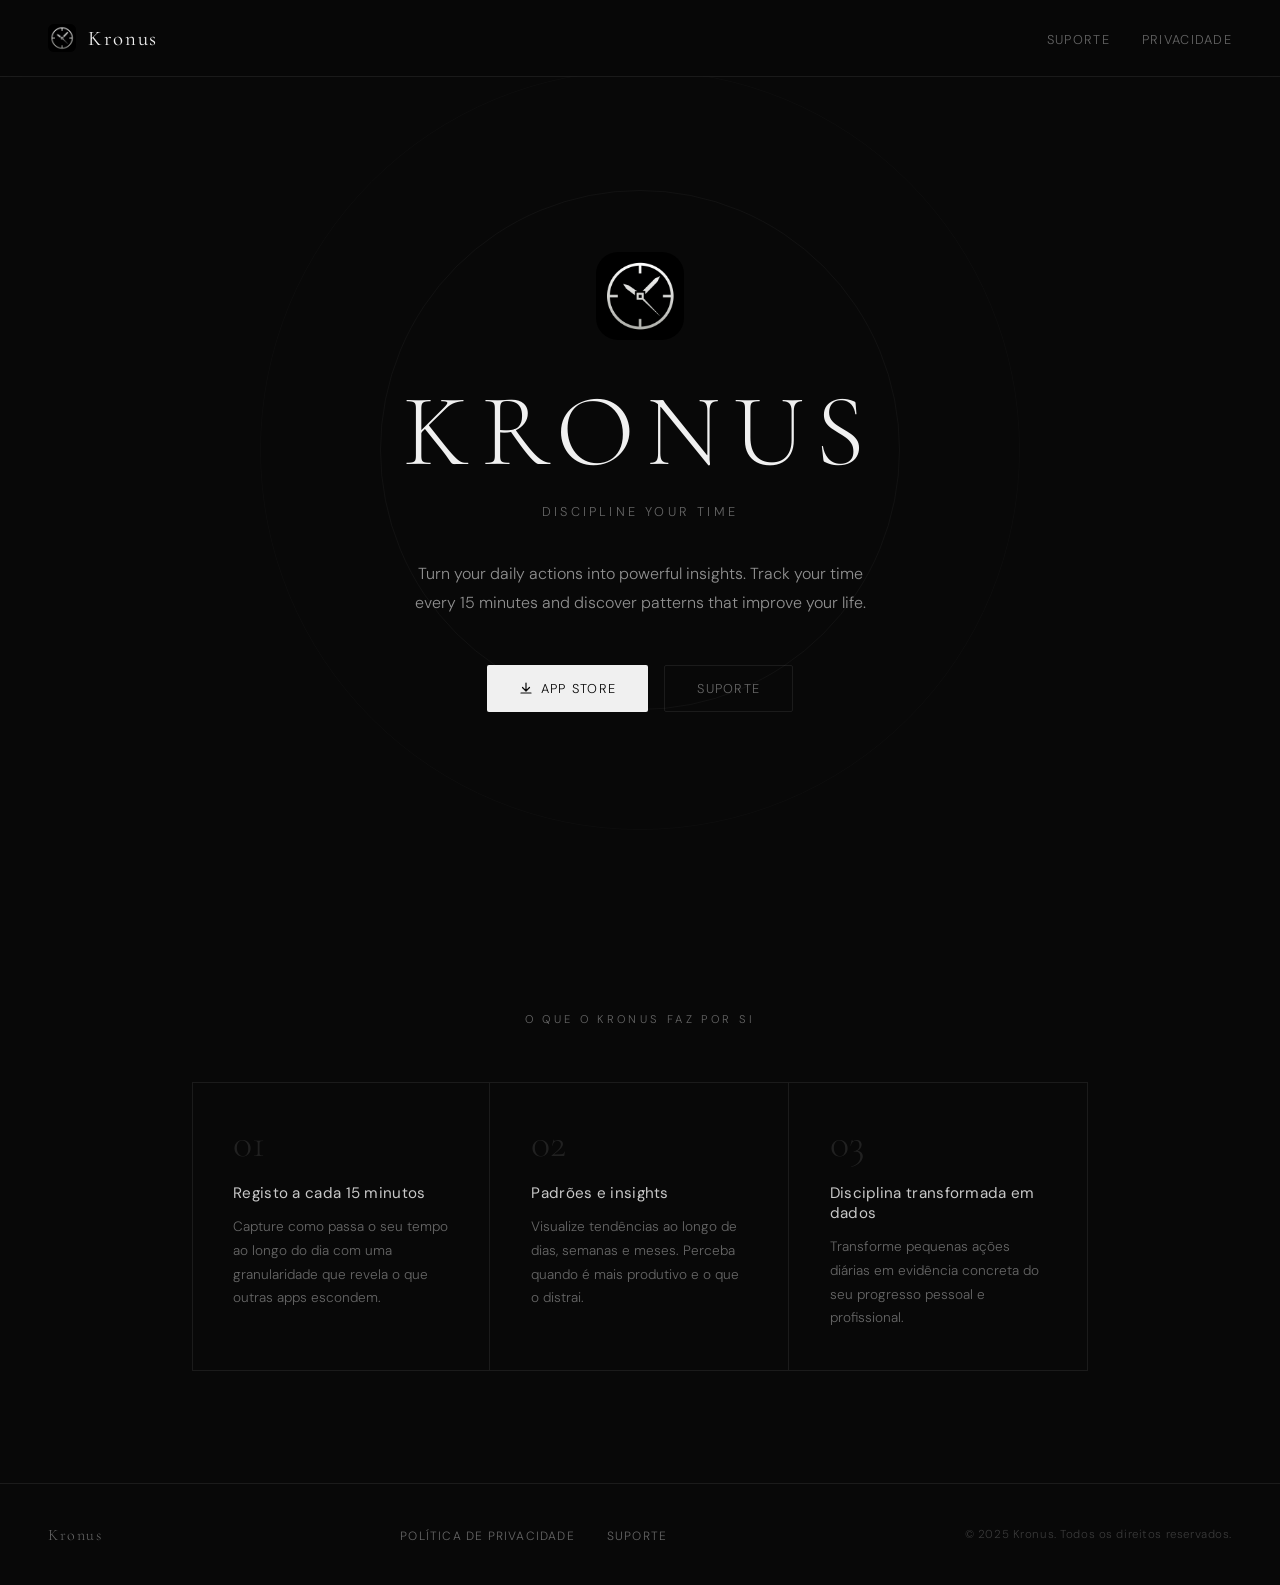
==== index.html @ 33d2e44b "Upload initial files" ====
<!DOCTYPE html>
<html lang="pt">
<head>
<meta charset="UTF-8">
<meta name="viewport" content="width=device-width, initial-scale=1.0">
<title>Kronus — Discipline Your Time</title>
<link rel="preconnect" href="https://fonts.googleapis.com">
<link href="https://fonts.googleapis.com/css2?family=Cormorant+Garamond:wght@300;400;500&family=DM+Sans:wght@300;400&display=swap" rel="stylesheet">
<style>
  *, *::before, *::after { box-sizing: border-box; margin: 0; padding: 0; }

  :root {
    --black: #080808;
    --surface: #111111;
    --border: rgba(255,255,255,0.08);
    --silver: #c8c8c8;
    --white: #f0f0f0;
    --muted: rgba(255,255,255,0.38);
  }

  html { scroll-behavior: smooth; }

  body {
    background: var(--black);
    color: var(--white);
    font-family: 'DM Sans', sans-serif;
    font-weight: 300;
    min-height: 100vh;
    -webkit-font-smoothing: antialiased;
  }

  /* NAV */
  nav {
    position: fixed; top: 0; left: 0; right: 0; z-index: 100;
    display: flex; align-items: center; justify-content: space-between;
    padding: 1.5rem 3rem;
    border-bottom: 1px solid var(--border);
    background: rgba(8,8,8,0.85);
    backdrop-filter: blur(12px);
  }

  .nav-logo {
    display: flex; align-items: center; gap: 0.75rem;
    text-decoration: none; color: var(--white);
  }

  .nav-logo img {
    width: 28px; height: 28px; border-radius: 6px;
  }

  .nav-logo span {
    font-family: 'Cormorant Garamond', serif;
    font-size: 1.3rem; font-weight: 400;
    letter-spacing: 0.08em;
  }

  .nav-links { display: flex; gap: 2rem; list-style: none; }
  .nav-links a {
    text-decoration: none; color: var(--muted);
    font-size: 0.8rem; letter-spacing: 0.1em; text-transform: uppercase;
    transition: color 0.2s;
  }
  .nav-links a:hover { color: var(--white); }

  /* HERO */
  .hero {
    min-height: 100vh;
    display: flex; flex-direction: column;
    align-items: center; justify-content: center;
    text-align: center;
    padding: 8rem 2rem 4rem;
    position: relative; overflow: hidden;
  }

  .hero::before {
    content: '';
    position: absolute; top: 50%; left: 50%;
    transform: translate(-50%, -50%);
    width: 520px; height: 520px;
    border-radius: 50%;
    border: 1px solid rgba(255,255,255,0.04);
    pointer-events: none;
  }

  .hero::after {
    content: '';
    position: absolute; top: 50%; left: 50%;
    transform: translate(-50%, -50%);
    width: 760px; height: 760px;
    border-radius: 50%;
    border: 1px solid rgba(255,255,255,0.025);
    pointer-events: none;
  }

  .hero-logo {
    width: 88px; height: 88px;
    border-radius: 22px;
    margin-bottom: 2.5rem;
    opacity: 0;
    animation: fadeUp 0.9s ease forwards 0.2s;
  }

  .hero-title {
    font-family: 'Cormorant Garamond', serif;
    font-size: clamp(3.5rem, 8vw, 6.5rem);
    font-weight: 300;
    letter-spacing: 0.12em;
    line-height: 1;
    color: var(--white);
    opacity: 0;
    animation: fadeUp 0.9s ease forwards 0.4s;
  }

  .hero-tagline {
    margin-top: 1.25rem;
    font-size: 0.8rem;
    letter-spacing: 0.25em;
    text-transform: uppercase;
    color: var(--muted);
    opacity: 0;
    animation: fadeUp 0.9s ease forwards 0.55s;
  }

  .hero-desc {
    max-width: 480px;
    margin: 2.5rem auto 0;
    font-size: 1rem;
    line-height: 1.8;
    color: rgba(255,255,255,0.55);
    opacity: 0;
    animation: fadeUp 0.9s ease forwards 0.7s;
  }

  .hero-cta {
    margin-top: 3rem;
    opacity: 0;
    animation: fadeUp 0.9s ease forwards 0.85s;
    display: flex; gap: 1rem; justify-content: center; flex-wrap: wrap;
  }

  .btn-primary {
    display: inline-flex; align-items: center; gap: 0.5rem;
    padding: 0.85rem 2rem;
    background: var(--white);
    color: var(--black);
    text-decoration: none;
    font-size: 0.8rem; letter-spacing: 0.1em; text-transform: uppercase;
    border-radius: 2px;
    transition: opacity 0.2s;
  }
  .btn-primary:hover { opacity: 0.85; }

  .btn-secondary {
    display: inline-flex; align-items: center; gap: 0.5rem;
    padding: 0.85rem 2rem;
    border: 1px solid var(--border);
    color: var(--muted);
    text-decoration: none;
    font-size: 0.8rem; letter-spacing: 0.1em; text-transform: uppercase;
    border-radius: 2px;
    transition: color 0.2s, border-color 0.2s;
  }
  .btn-secondary:hover { color: var(--white); border-color: rgba(255,255,255,0.25); }

  /* FEATURES */
  .features {
    padding: 7rem 2rem;
    max-width: 960px; margin: 0 auto;
  }

  .section-label {
    font-size: 0.7rem; letter-spacing: 0.3em;
    text-transform: uppercase; color: var(--muted);
    margin-bottom: 3.5rem; text-align: center;
  }

  .features-grid {
    display: grid;
    grid-template-columns: repeat(auto-fit, minmax(260px, 1fr));
    gap: 1px;
    border: 1px solid var(--border);
  }

  .feature-item {
    padding: 2.5rem;
    border-right: 1px solid var(--border);
    position: relative;
  }
  .feature-item:last-child { border-right: none; }

  .feature-number {
    font-family: 'Cormorant Garamond', serif;
    font-size: 2.5rem; font-weight: 300;
    color: rgba(255,255,255,0.1);
    line-height: 1;
    margin-bottom: 1.25rem;
  }

  .feature-title {
    font-size: 0.95rem; font-weight: 400;
    color: var(--silver);
    margin-bottom: 0.75rem;
    letter-spacing: 0.02em;
  }

  .feature-desc {
    font-size: 0.85rem;
    color: var(--muted);
    line-height: 1.75;
  }

  /* DIVIDER */
  .divider {
    max-width: 960px; margin: 0 auto;
    border: none; border-top: 1px solid var(--border);
  }

  /* FOOTER */
  footer {
    padding: 2.5rem 3rem;
    border-top: 1px solid var(--border);
    display: flex; align-items: center; justify-content: space-between;
    flex-wrap: wrap; gap: 1rem;
  }

  footer .footer-brand {
    font-family: 'Cormorant Garamond', serif;
    font-size: 1rem; letter-spacing: 0.1em;
    color: var(--muted);
  }

  footer nav { position: static; background: none; border: none; backdrop-filter: none; padding: 0; }

  .footer-links { display: flex; gap: 2rem; list-style: none; }
  .footer-links a {
    text-decoration: none; color: var(--muted);
    font-size: 0.75rem; letter-spacing: 0.1em; text-transform: uppercase;
    transition: color 0.2s;
  }
  .footer-links a:hover { color: var(--white); }

  .footer-copy {
    font-size: 0.72rem; color: rgba(255,255,255,0.2);
    letter-spacing: 0.05em;
  }

  @keyframes fadeUp {
    from { opacity: 0; transform: translateY(18px); }
    to   { opacity: 1; transform: translateY(0); }
  }

  @media (max-width: 640px) {
    nav { padding: 1.25rem 1.5rem; }
    .nav-links { display: none; }
    footer { padding: 2rem 1.5rem; flex-direction: column; align-items: flex-start; }
    .features-grid { grid-template-columns: 1fr; }
    .feature-item { border-right: none; border-bottom: 1px solid var(--border); }
    .feature-item:last-child { border-bottom: none; }
  }
</style>
</head>
<body>

<nav>
  <a href="index.html" class="nav-logo">
    <img src="new_logo.png" alt="Kronus">
    <span>Kronus</span>
  </a>
  <ul class="nav-links">
    <li><a href="support.html">Suporte</a></li>
    <li><a href="privacy.html">Privacidade</a></li>
  </ul>
</nav>

<section class="hero">
  <img src="new_logo.png" alt="Kronus" class="hero-logo">
  <h1 class="hero-title">KRONUS</h1>
  <p class="hero-tagline">Discipline your time</p>
  <p class="hero-desc">Turn your daily actions into powerful insights. Track your time every 15 minutes and discover patterns that improve your life.</p>
  <div class="hero-cta">
    <a href="#" class="btn-primary">
      <svg width="14" height="14" viewBox="0 0 14 14" fill="none"><path d="M7 1v8M3.5 5.5L7 9l3.5-3.5M2 11h10" stroke="currentColor" stroke-width="1.2" stroke-linecap="round" stroke-linejoin="round"/></svg>
      App Store
    </a>
    <a href="support.html" class="btn-secondary">Suporte</a>
  </div>
</section>

<section class="features">
  <p class="section-label">O que o Kronus faz por si</p>
  <div class="features-grid">
    <div class="feature-item">
      <div class="feature-number">01</div>
      <h3 class="feature-title">Registo a cada 15 minutos</h3>
      <p class="feature-desc">Capture como passa o seu tempo ao longo do dia com uma granularidade que revela o que outras apps escondem.</p>
    </div>
    <div class="feature-item">
      <div class="feature-number">02</div>
      <h3 class="feature-title">Padrões e insights</h3>
      <p class="feature-desc">Visualize tendências ao longo de dias, semanas e meses. Perceba quando é mais produtivo e o que o distrai.</p>
    </div>
    <div class="feature-item">
      <div class="feature-number">03</div>
      <h3 class="feature-title">Disciplina transformada em dados</h3>
      <p class="feature-desc">Transforme pequenas ações diárias em evidência concreta do seu progresso pessoal e profissional.</p>
    </div>
  </div>
</section>

<footer>
  <span class="footer-brand">Kronus</span>
  <ul class="footer-links">
    <li><a href="privacy.html">Política de Privacidade</a></li>
    <li><a href="support.html">Suporte</a></li>
  </ul>
  <span class="footer-copy">&copy; 2025 Kronus. Todos os direitos reservados.</span>
</footer>

</body>
</html>
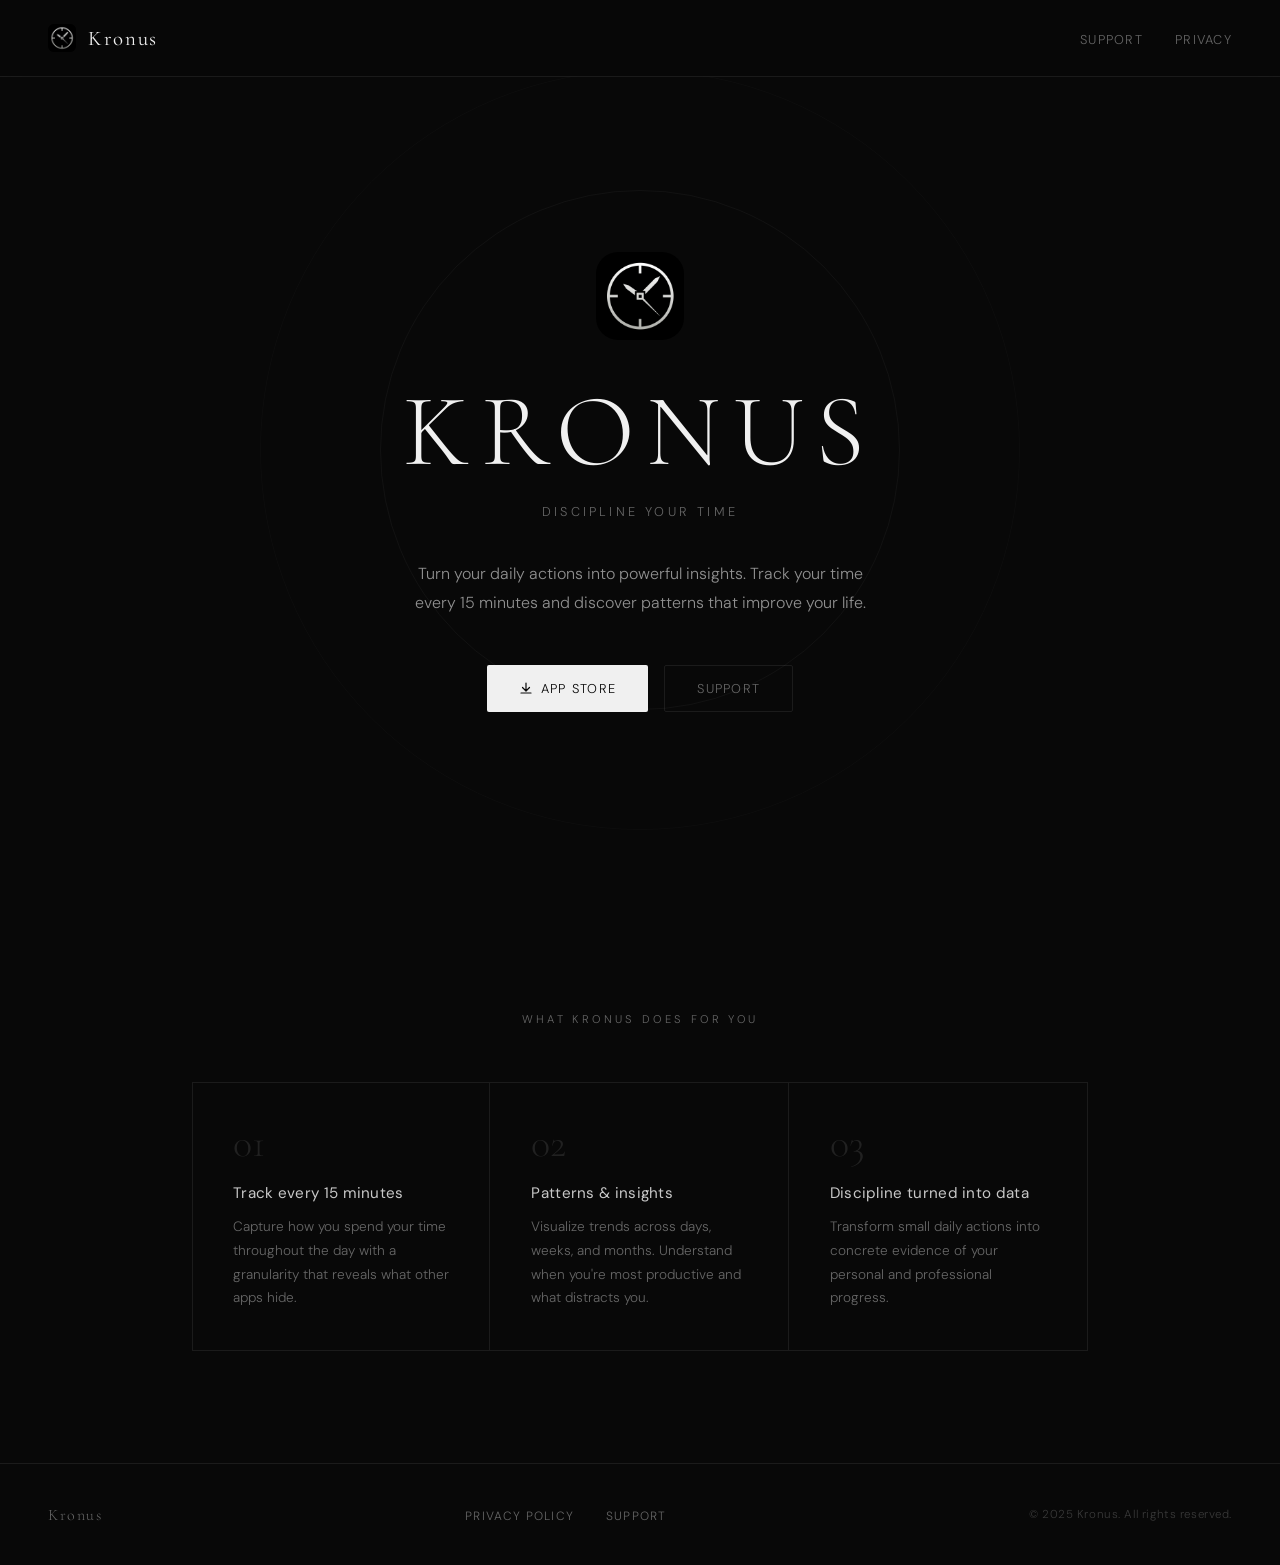
==== commit 49ad900f: "Mudar para inglês" ====
--- a/index.html
+++ b/index.html
@@ -1,5 +1,5 @@
 <!DOCTYPE html>
-<html lang="pt">
+<html lang="en">
 <head>
 <meta charset="UTF-8">
 <meta name="viewport" content="width=device-width, initial-scale=1.0">
@@ -267,8 +267,8 @@
     <span>Kronus</span>
   </a>
   <ul class="nav-links">
-    <li><a href="support.html">Suporte</a></li>
-    <li><a href="privacy.html">Privacidade</a></li>
+    <li><a href="support.html">Support</a></li>
+    <li><a href="privacy.html">Privacy</a></li>
   </ul>
 </nav>
 
@@ -282,27 +282,27 @@
       <svg width="14" height="14" viewBox="0 0 14 14" fill="none"><path d="M7 1v8M3.5 5.5L7 9l3.5-3.5M2 11h10" stroke="currentColor" stroke-width="1.2" stroke-linecap="round" stroke-linejoin="round"/></svg>
       App Store
     </a>
-    <a href="support.html" class="btn-secondary">Suporte</a>
+    <a href="support.html" class="btn-secondary">Support</a>
   </div>
 </section>
 
 <section class="features">
-  <p class="section-label">O que o Kronus faz por si</p>
+  <p class="section-label">What Kronus does for you</p>
   <div class="features-grid">
     <div class="feature-item">
       <div class="feature-number">01</div>
-      <h3 class="feature-title">Registo a cada 15 minutos</h3>
-      <p class="feature-desc">Capture como passa o seu tempo ao longo do dia com uma granularidade que revela o que outras apps escondem.</p>
+      <h3 class="feature-title">Track every 15 minutes</h3>
+      <p class="feature-desc">Capture how you spend your time throughout the day with a granularity that reveals what other apps hide.</p>
     </div>
     <div class="feature-item">
       <div class="feature-number">02</div>
-      <h3 class="feature-title">Padrões e insights</h3>
-      <p class="feature-desc">Visualize tendências ao longo de dias, semanas e meses. Perceba quando é mais produtivo e o que o distrai.</p>
+      <h3 class="feature-title">Patterns & insights</h3>
+      <p class="feature-desc">Visualize trends across days, weeks, and months. Understand when you're most productive and what distracts you.</p>
     </div>
     <div class="feature-item">
       <div class="feature-number">03</div>
-      <h3 class="feature-title">Disciplina transformada em dados</h3>
-      <p class="feature-desc">Transforme pequenas ações diárias em evidência concreta do seu progresso pessoal e profissional.</p>
+      <h3 class="feature-title">Discipline turned into data</h3>
+      <p class="feature-desc">Transform small daily actions into concrete evidence of your personal and professional progress.</p>
     </div>
   </div>
 </section>
@@ -310,10 +310,10 @@
 <footer>
   <span class="footer-brand">Kronus</span>
   <ul class="footer-links">
-    <li><a href="privacy.html">Política de Privacidade</a></li>
-    <li><a href="support.html">Suporte</a></li>
+    <li><a href="privacy.html">Privacy Policy</a></li>
+    <li><a href="support.html">Support</a></li>
   </ul>
-  <span class="footer-copy">&copy; 2025 Kronus. Todos os direitos reservados.</span>
+  <span class="footer-copy">&copy; 2025 Kronus. All rights reserved.</span>
 </footer>
 
 </body>
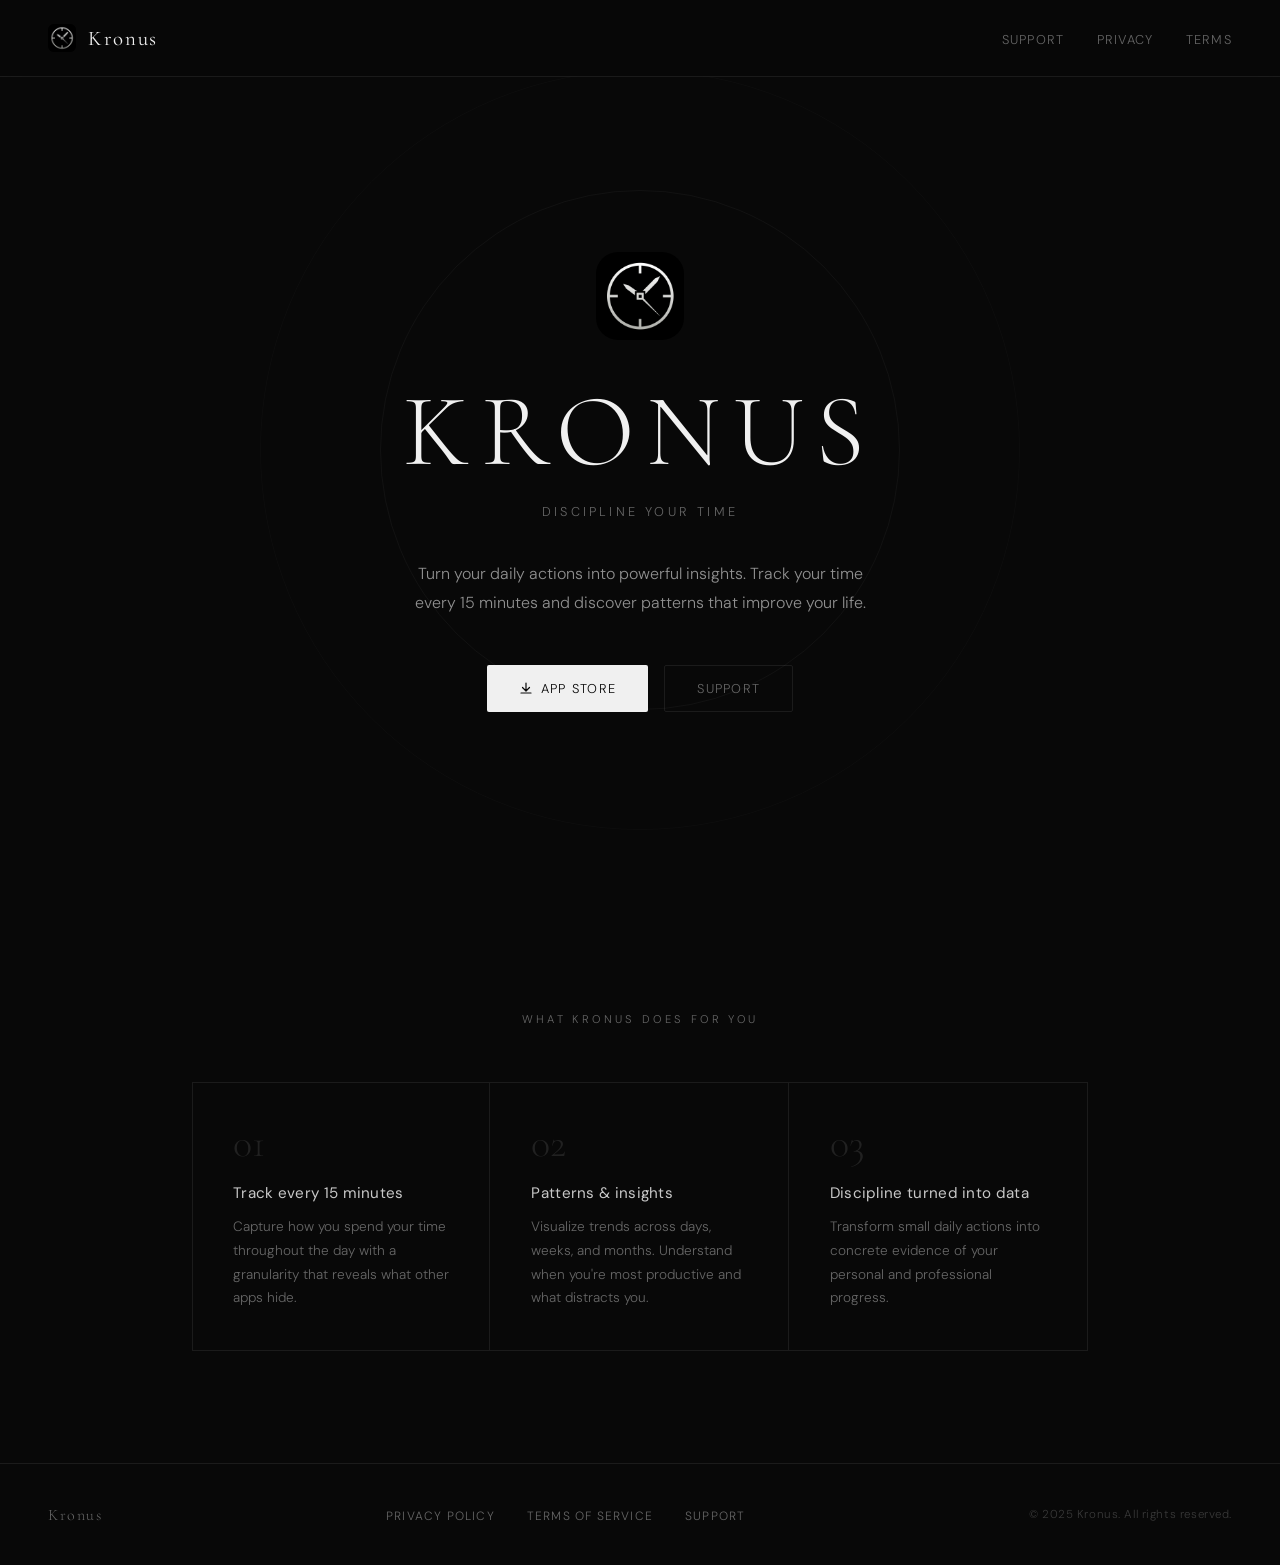
==== commit 43b81dc2: "Add Terms of Service page and link it across site Co-Authored-By: Claude Sonnet 4.6 <noreply@anthrop" ====
--- a/index.html
+++ b/index.html
@@ -269,6 +269,7 @@
   <ul class="nav-links">
     <li><a href="support.html">Support</a></li>
     <li><a href="privacy.html">Privacy</a></li>
+    <li><a href="terms.html">Terms</a></li>
   </ul>
 </nav>
 
@@ -311,6 +312,7 @@
   <span class="footer-brand">Kronus</span>
   <ul class="footer-links">
     <li><a href="privacy.html">Privacy Policy</a></li>
+    <li><a href="terms.html">Terms of Service</a></li>
     <li><a href="support.html">Support</a></li>
   </ul>
   <span class="footer-copy">&copy; 2025 Kronus. All rights reserved.</span>
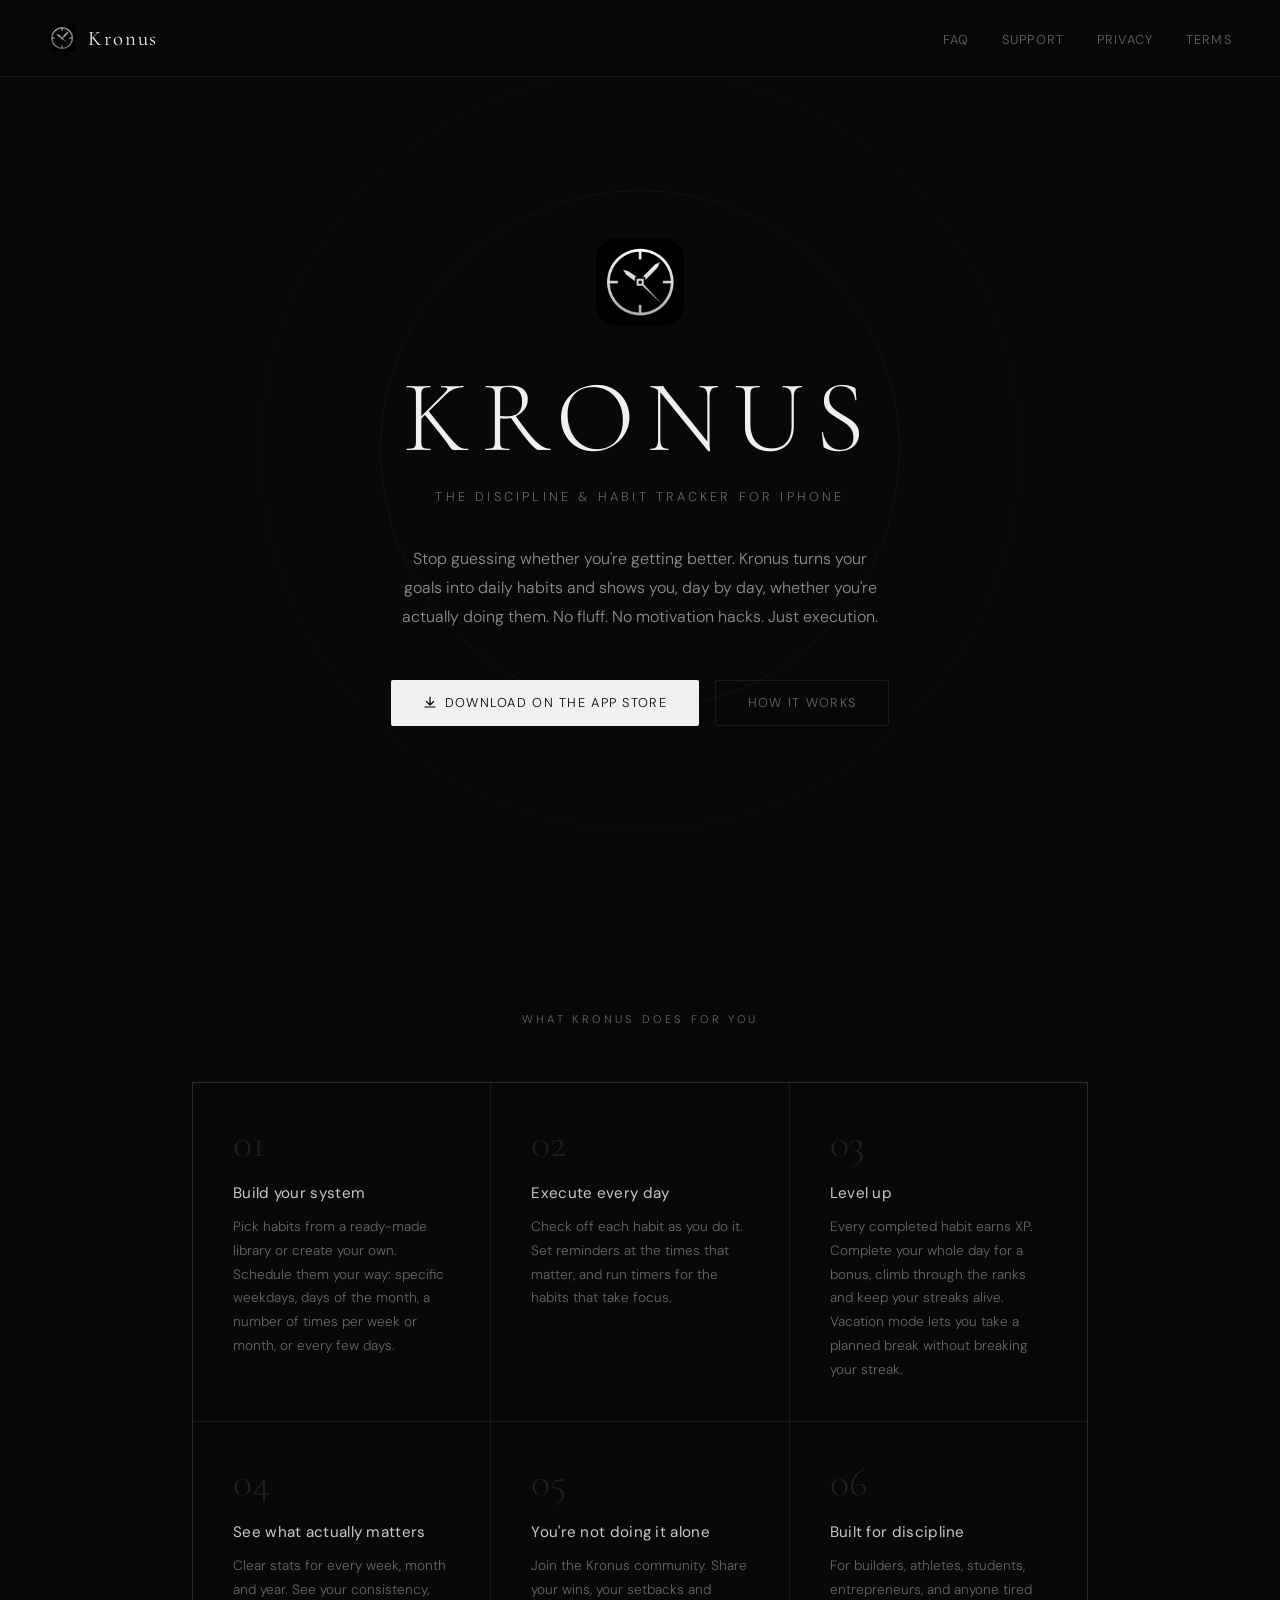
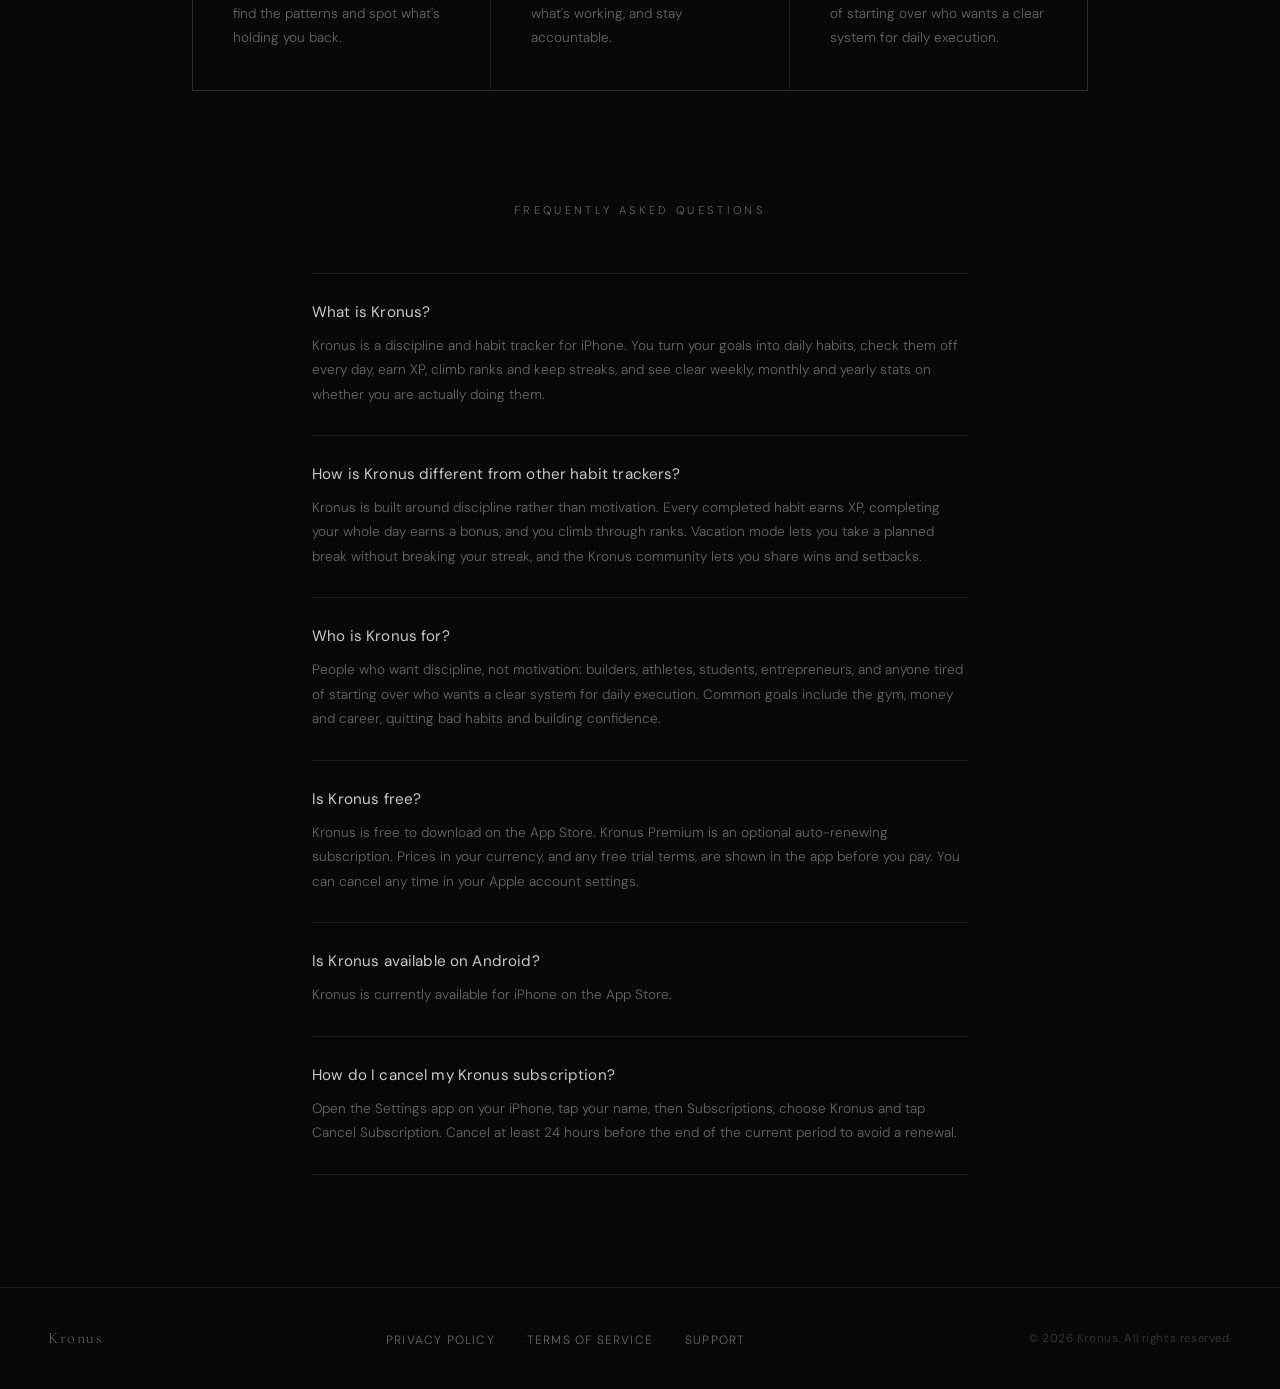
==== commit 41f2b362: "feat(seo): phase 0 for AI and search discovery - Homepage copy rewritten for Kronus 2.0 (habits, XP," ====
--- a/index.html
+++ b/index.html
@@ -3,7 +3,102 @@
 <head>
 <meta charset="UTF-8">
 <meta name="viewport" content="width=device-width, initial-scale=1.0">
-<title>Kronus — Discipline Your Time</title>
+<title>Kronus – Discipline &amp; Habit Tracker for iPhone</title>
+<meta name="description" content="Kronus is an iPhone habit tracker built for discipline. Build daily habits, earn XP, climb ranks, keep streaks and see weekly, monthly and yearly stats. Free to download on the App Store.">
+<link rel="canonical" href="https://www.kronusdiscipline.com/">
+<meta name="apple-itunes-app" content="app-id=6760615998">
+<meta property="og:type" content="website">
+<meta property="og:site_name" content="Kronus">
+<meta property="og:title" content="Kronus – Discipline &amp; Habit Tracker for iPhone">
+<meta property="og:description" content="Turn your goals into daily habits and see, day by day, whether you're actually doing them. XP, ranks, streaks and clear stats.">
+<meta property="og:url" content="https://www.kronusdiscipline.com/">
+<meta property="og:image" content="https://www.kronusdiscipline.com/new_logo.png">
+<meta name="twitter:card" content="summary">
+<link rel="icon" href="new_logo.png">
+<script type="application/ld+json">
+{
+  "@context": "https://schema.org",
+  "@graph": [
+    {
+      "@type": "MobileApplication",
+      "@id": "https://www.kronusdiscipline.com/#app",
+      "name": "Kronus - Discipline Tracker",
+      "alternateName": "Kronus",
+      "description": "Kronus is a discipline and habit tracker for iPhone. Pick habits from a ready-made library or create your own, schedule them by weekday, times per week or month, or every few days, check them off daily, earn XP, climb ranks, keep streaks, and see weekly, monthly and yearly stats. Includes reminders, focus timers, vacation mode and a community.",
+      "operatingSystem": "iOS",
+      "applicationCategory": "LifestyleApplication",
+      "applicationSubCategory": "Habit tracker",
+      "url": "https://www.kronusdiscipline.com/",
+      "downloadUrl": "https://apps.apple.com/app/id6760615998",
+      "installUrl": "https://apps.apple.com/app/id6760615998",
+      "image": "https://www.kronusdiscipline.com/new_logo.png",
+      "inLanguage": "en",
+      "offers": {
+        "@type": "Offer",
+        "price": "0",
+        "priceCurrency": "USD",
+        "description": "Free to download. Kronus Premium is an optional auto-renewing subscription."
+      },
+      "publisher": { "@id": "https://www.kronusdiscipline.com/#org" }
+    },
+    {
+      "@type": "Organization",
+      "@id": "https://www.kronusdiscipline.com/#org",
+      "name": "Kronus",
+      "url": "https://www.kronusdiscipline.com/",
+      "logo": "https://www.kronusdiscipline.com/new_logo.png",
+      "sameAs": ["https://apps.apple.com/app/id6760615998"],
+      "contactPoint": {
+        "@type": "ContactPoint",
+        "contactType": "customer support",
+        "email": "pedromppinto.mail@gmail.com"
+      }
+    },
+    {
+      "@type": "WebSite",
+      "@id": "https://www.kronusdiscipline.com/#website",
+      "name": "Kronus",
+      "url": "https://www.kronusdiscipline.com/",
+      "publisher": { "@id": "https://www.kronusdiscipline.com/#org" }
+    },
+    {
+      "@type": "FAQPage",
+      "mainEntity": [
+        {
+          "@type": "Question",
+          "name": "What is Kronus?",
+          "acceptedAnswer": { "@type": "Answer", "text": "Kronus is a discipline and habit tracker for iPhone. You turn your goals into daily habits, check them off every day, earn XP, climb ranks and keep streaks, and see clear weekly, monthly and yearly stats on whether you are actually doing them." }
+        },
+        {
+          "@type": "Question",
+          "name": "How is Kronus different from other habit trackers?",
+          "acceptedAnswer": { "@type": "Answer", "text": "Kronus is built around discipline rather than motivation. Every completed habit earns XP, completing your whole day earns a bonus, and you climb through ranks. Vacation mode lets you take a planned break without breaking your streak, and the Kronus community lets you share wins and setbacks." }
+        },
+        {
+          "@type": "Question",
+          "name": "Who is Kronus for?",
+          "acceptedAnswer": { "@type": "Answer", "text": "People who want discipline, not motivation: builders, athletes, students, entrepreneurs, and anyone tired of starting over who wants a clear system for daily execution. Common goals include the gym, money and career, quitting bad habits and building confidence." }
+        },
+        {
+          "@type": "Question",
+          "name": "Is Kronus free?",
+          "acceptedAnswer": { "@type": "Answer", "text": "Kronus is free to download on the App Store. Kronus Premium is an optional auto-renewing subscription. Prices in your currency, and any free trial terms, are shown in the app before you pay. You can cancel any time in your Apple account settings." }
+        },
+        {
+          "@type": "Question",
+          "name": "Is Kronus available on Android?",
+          "acceptedAnswer": { "@type": "Answer", "text": "Kronus is currently available for iPhone on the App Store." }
+        },
+        {
+          "@type": "Question",
+          "name": "How do I cancel my Kronus subscription?",
+          "acceptedAnswer": { "@type": "Answer", "text": "Open the Settings app on your iPhone, tap your name, then Subscriptions, choose Kronus and tap Cancel Subscription. Cancel at least 24 hours before the end of the current period to avoid a renewal." }
+        }
+      ]
+    }
+  ]
+}
+</script>
 <link rel="preconnect" href="https://fonts.googleapis.com">
 <link href="https://fonts.googleapis.com/css2?family=Cormorant+Garamond:wght@300;400;500&family=DM+Sans:wght@300;400&display=swap" rel="stylesheet">
 <style>
@@ -172,21 +267,22 @@
     font-size: 0.7rem; letter-spacing: 0.3em;
     text-transform: uppercase; color: var(--muted);
     margin-bottom: 3.5rem; text-align: center;
+    font-weight: 300;
   }
 
   .features-grid {
     display: grid;
     grid-template-columns: repeat(auto-fit, minmax(260px, 1fr));
     gap: 1px;
+    background: var(--border);
     border: 1px solid var(--border);
   }
 
   .feature-item {
     padding: 2.5rem;
-    border-right: 1px solid var(--border);
+    background: var(--black);
     position: relative;
   }
-  .feature-item:last-child { border-right: none; }
 
   .feature-number {
     font-family: 'Cormorant Garamond', serif;
@@ -244,6 +340,17 @@
     letter-spacing: 0.05em;
   }
 
+  /* FAQ */
+  .faq { padding: 0 2rem 7rem; max-width: 720px; margin: 0 auto; }
+  .faq-item { border-top: 1px solid var(--border); padding: 1.75rem 0; }
+  .faq-item:last-child { border-bottom: 1px solid var(--border); }
+  .faq-q {
+    font-size: 0.95rem; font-weight: 400;
+    color: var(--silver); margin-bottom: 0.75rem;
+    letter-spacing: 0.01em;
+  }
+  .faq-a { font-size: 0.85rem; line-height: 1.8; color: var(--muted); }
+
   @keyframes fadeUp {
     from { opacity: 0; transform: translateY(18px); }
     to   { opacity: 1; transform: translateY(0); }
@@ -254,69 +361,116 @@
     .nav-links { display: none; }
     footer { padding: 2rem 1.5rem; flex-direction: column; align-items: flex-start; }
     .features-grid { grid-template-columns: 1fr; }
-    .feature-item { border-right: none; border-bottom: 1px solid var(--border); }
-    .feature-item:last-child { border-bottom: none; }
   }
 </style>
 </head>
 <body>
 
 <nav>
-  <a href="index.html" class="nav-logo">
-    <img src="new_logo.png" alt="Kronus">
+  <a href="/" class="nav-logo">
+    <img src="new_logo.png" alt="Kronus logo">
     <span>Kronus</span>
   </a>
   <ul class="nav-links">
-    <li><a href="support.html">Support</a></li>
-    <li><a href="privacy.html">Privacy</a></li>
-    <li><a href="terms.html">Terms</a></li>
+    <li><a href="#faq">FAQ</a></li>
+    <li><a href="/support">Support</a></li>
+    <li><a href="/privacy">Privacy</a></li>
+    <li><a href="/terms">Terms</a></li>
   </ul>
 </nav>
 
+<main>
 <section class="hero">
-  <img src="new_logo.png" alt="Kronus" class="hero-logo">
+  <img src="new_logo.png" alt="Kronus app icon" class="hero-logo">
   <h1 class="hero-title">KRONUS</h1>
-  <p class="hero-tagline">Discipline your time</p>
-  <p class="hero-desc">Turn your daily actions into powerful insights. Track your time every 15 minutes and discover patterns that improve your life.</p>
+  <p class="hero-tagline">The discipline &amp; habit tracker for iPhone</p>
+  <p class="hero-desc">Stop guessing whether you're getting better. Kronus turns your goals into daily habits and shows you, day by day, whether you're actually doing them. No fluff. No motivation hacks. Just execution.</p>
   <div class="hero-cta">
-    <a href="#" class="btn-primary">
+    <!-- ct=website tags installs from this site in App Store Connect > App Analytics (add &pt=<provider id> to activate). -->
+    <a href="https://apps.apple.com/app/apple-store/id6760615998?ct=website&amp;mt=8" class="btn-primary">
       <svg width="14" height="14" viewBox="0 0 14 14" fill="none"><path d="M7 1v8M3.5 5.5L7 9l3.5-3.5M2 11h10" stroke="currentColor" stroke-width="1.2" stroke-linecap="round" stroke-linejoin="round"/></svg>
-      App Store
+      Download on the App Store
     </a>
-    <a href="support.html" class="btn-secondary">Support</a>
+    <a href="#faq" class="btn-secondary">How it works</a>
   </div>
 </section>
 
 <section class="features">
-  <p class="section-label">What Kronus does for you</p>
+  <h2 class="section-label">What Kronus does for you</h2>
   <div class="features-grid">
     <div class="feature-item">
       <div class="feature-number">01</div>
-      <h3 class="feature-title">Track every 15 minutes</h3>
-      <p class="feature-desc">Capture how you spend your time throughout the day with a granularity that reveals what other apps hide.</p>
+      <h3 class="feature-title">Build your system</h3>
+      <p class="feature-desc">Pick habits from a ready-made library or create your own. Schedule them your way: specific weekdays, days of the month, a number of times per week or month, or every few days.</p>
     </div>
     <div class="feature-item">
       <div class="feature-number">02</div>
-      <h3 class="feature-title">Patterns & insights</h3>
-      <p class="feature-desc">Visualize trends across days, weeks, and months. Understand when you're most productive and what distracts you.</p>
+      <h3 class="feature-title">Execute every day</h3>
+      <p class="feature-desc">Check off each habit as you do it. Set reminders at the times that matter, and run timers for the habits that take focus.</p>
     </div>
     <div class="feature-item">
       <div class="feature-number">03</div>
-      <h3 class="feature-title">Discipline turned into data</h3>
-      <p class="feature-desc">Transform small daily actions into concrete evidence of your personal and professional progress.</p>
+      <h3 class="feature-title">Level up</h3>
+      <p class="feature-desc">Every completed habit earns XP. Complete your whole day for a bonus, climb through the ranks and keep your streaks alive. Vacation mode lets you take a planned break without breaking your streak.</p>
+    </div>
+    <div class="feature-item">
+      <div class="feature-number">04</div>
+      <h3 class="feature-title">See what actually matters</h3>
+      <p class="feature-desc">Clear stats for every week, month and year. See your consistency, find the patterns and spot what's holding you back.</p>
+    </div>
+    <div class="feature-item">
+      <div class="feature-number">05</div>
+      <h3 class="feature-title">You're not doing it alone</h3>
+      <p class="feature-desc">Join the Kronus community. Share your wins, your setbacks and what's working, and stay accountable.</p>
+    </div>
+    <div class="feature-item">
+      <div class="feature-number">06</div>
+      <h3 class="feature-title">Built for discipline</h3>
+      <p class="feature-desc">For builders, athletes, students, entrepreneurs, and anyone tired of starting over who wants a clear system for daily execution.</p>
     </div>
   </div>
 </section>
+
+<section class="faq" id="faq">
+  <h2 class="section-label">Frequently asked questions</h2>
+  <div class="faq-item">
+    <h3 class="faq-q">What is Kronus?</h3>
+    <p class="faq-a">Kronus is a discipline and habit tracker for iPhone. You turn your goals into daily habits, check them off every day, earn XP, climb ranks and keep streaks, and see clear weekly, monthly and yearly stats on whether you are actually doing them.</p>
+  </div>
+  <div class="faq-item">
+    <h3 class="faq-q">How is Kronus different from other habit trackers?</h3>
+    <p class="faq-a">Kronus is built around discipline rather than motivation. Every completed habit earns XP, completing your whole day earns a bonus, and you climb through ranks. Vacation mode lets you take a planned break without breaking your streak, and the Kronus community lets you share wins and setbacks.</p>
+  </div>
+  <div class="faq-item">
+    <h3 class="faq-q">Who is Kronus for?</h3>
+    <p class="faq-a">People who want discipline, not motivation: builders, athletes, students, entrepreneurs, and anyone tired of starting over who wants a clear system for daily execution. Common goals include the gym, money and career, quitting bad habits and building confidence.</p>
+  </div>
+  <div class="faq-item">
+    <h3 class="faq-q">Is Kronus free?</h3>
+    <p class="faq-a">Kronus is free to download on the App Store. Kronus Premium is an optional auto-renewing subscription. Prices in your currency, and any free trial terms, are shown in the app before you pay. You can cancel any time in your Apple account settings.</p>
+  </div>
+  <div class="faq-item">
+    <h3 class="faq-q">Is Kronus available on Android?</h3>
+    <p class="faq-a">Kronus is currently available for iPhone on the App Store.</p>
+  </div>
+  <div class="faq-item">
+    <h3 class="faq-q">How do I cancel my Kronus subscription?</h3>
+    <p class="faq-a">Open the Settings app on your iPhone, tap your name, then Subscriptions, choose Kronus and tap Cancel Subscription. Cancel at least 24 hours before the end of the current period to avoid a renewal.</p>
+  </div>
+</section>
+</main>
 
 <footer>
   <span class="footer-brand">Kronus</span>
   <ul class="footer-links">
-    <li><a href="privacy.html">Privacy Policy</a></li>
-    <li><a href="terms.html">Terms of Service</a></li>
-    <li><a href="support.html">Support</a></li>
+    <li><a href="/privacy">Privacy Policy</a></li>
+    <li><a href="/terms">Terms of Service</a></li>
+    <li><a href="/support">Support</a></li>
   </ul>
-  <span class="footer-copy">&copy; 2025 Kronus. All rights reserved.</span>
+  <span class="footer-copy">&copy; 2026 Kronus. All rights reserved.</span>
 </footer>
 
+<script>window.va = window.va || function () { (window.vaq = window.vaq || []).push(arguments); };</script>
+<script defer src="/_vercel/insights/script.js"></script>
 </body>
 </html>
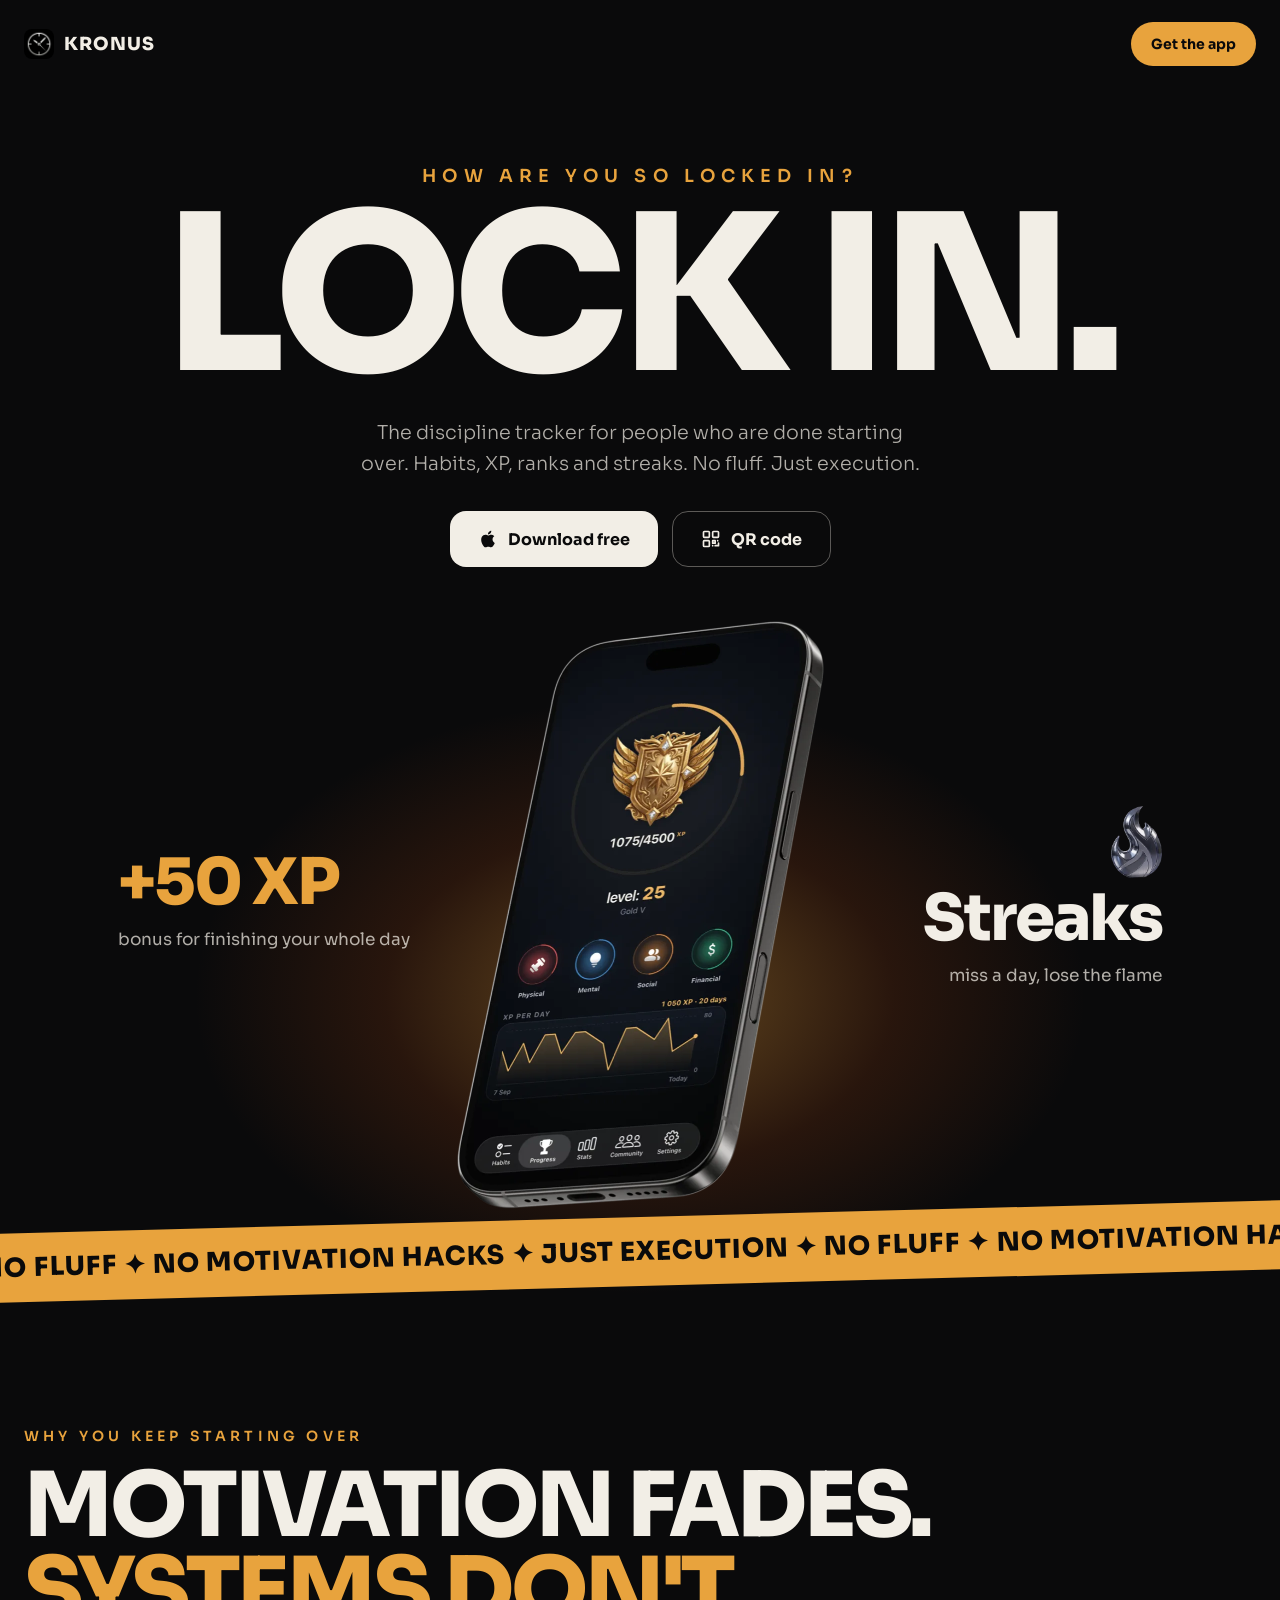
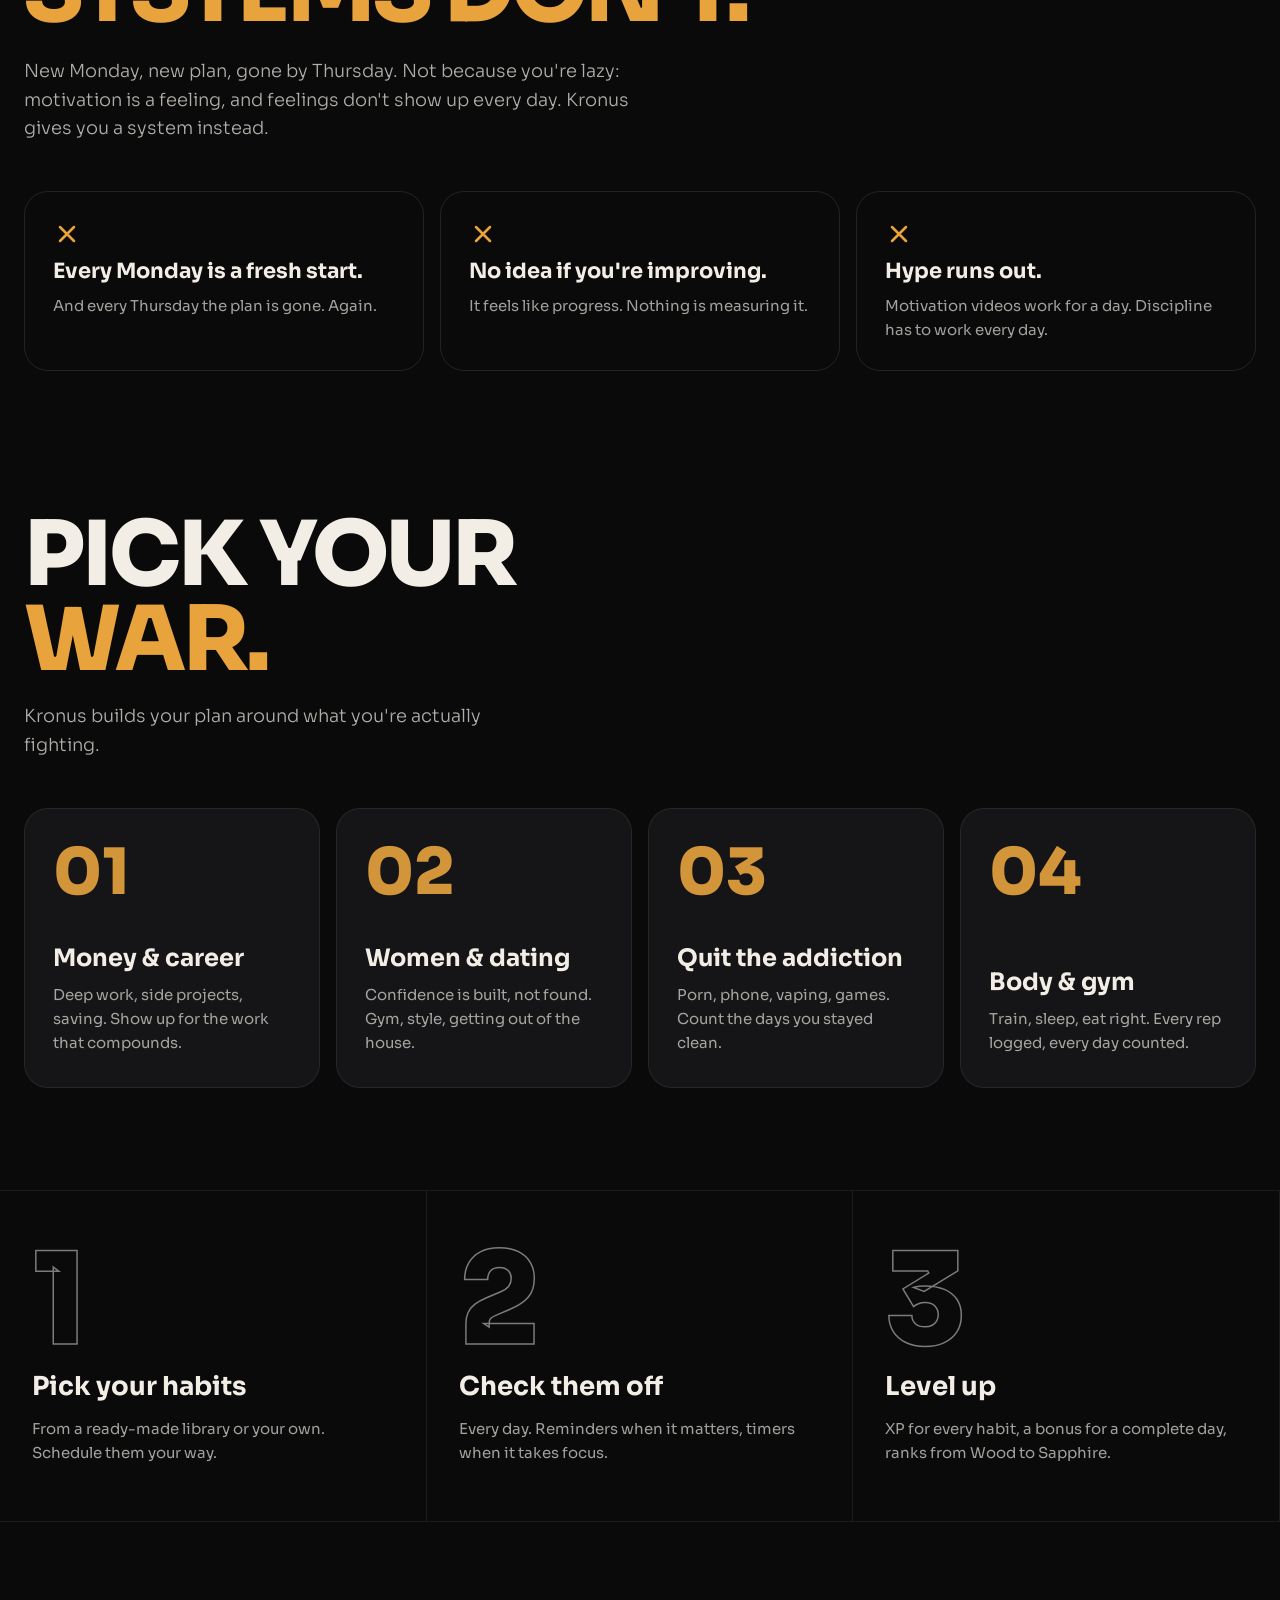
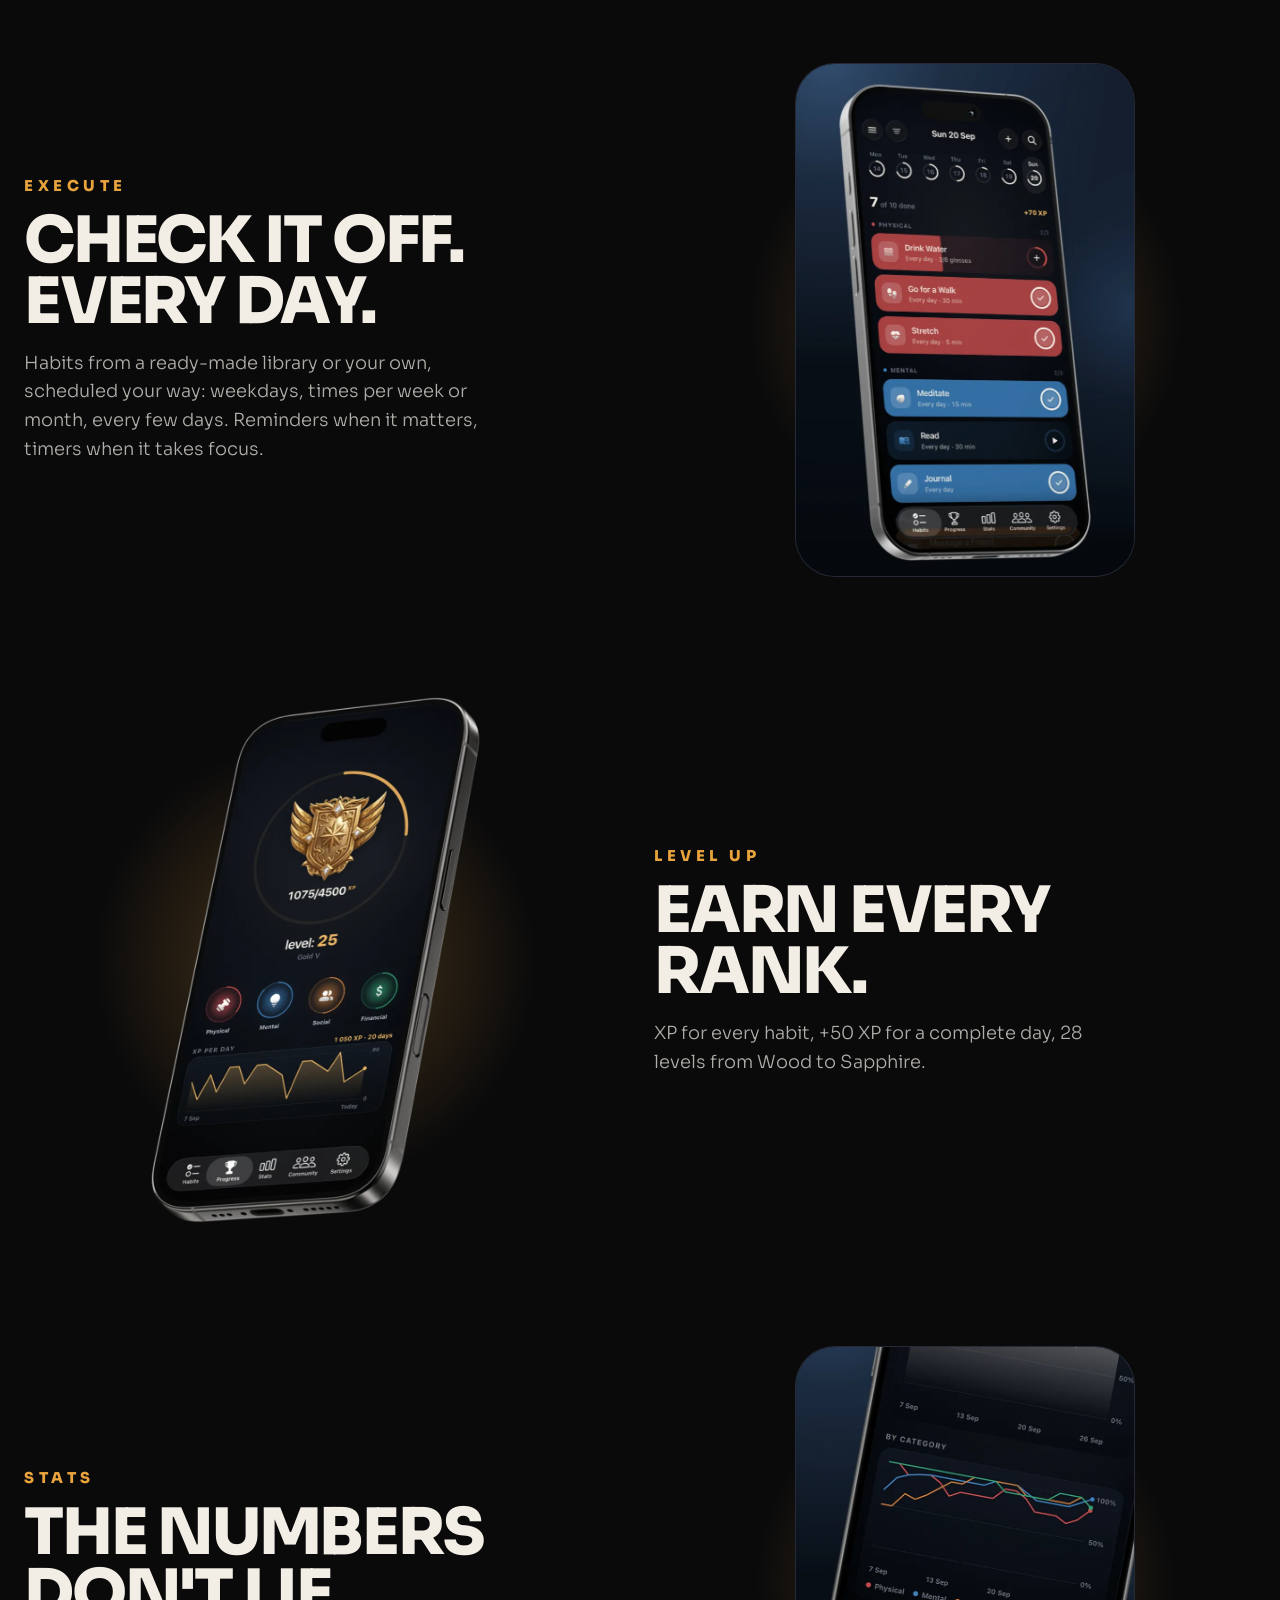
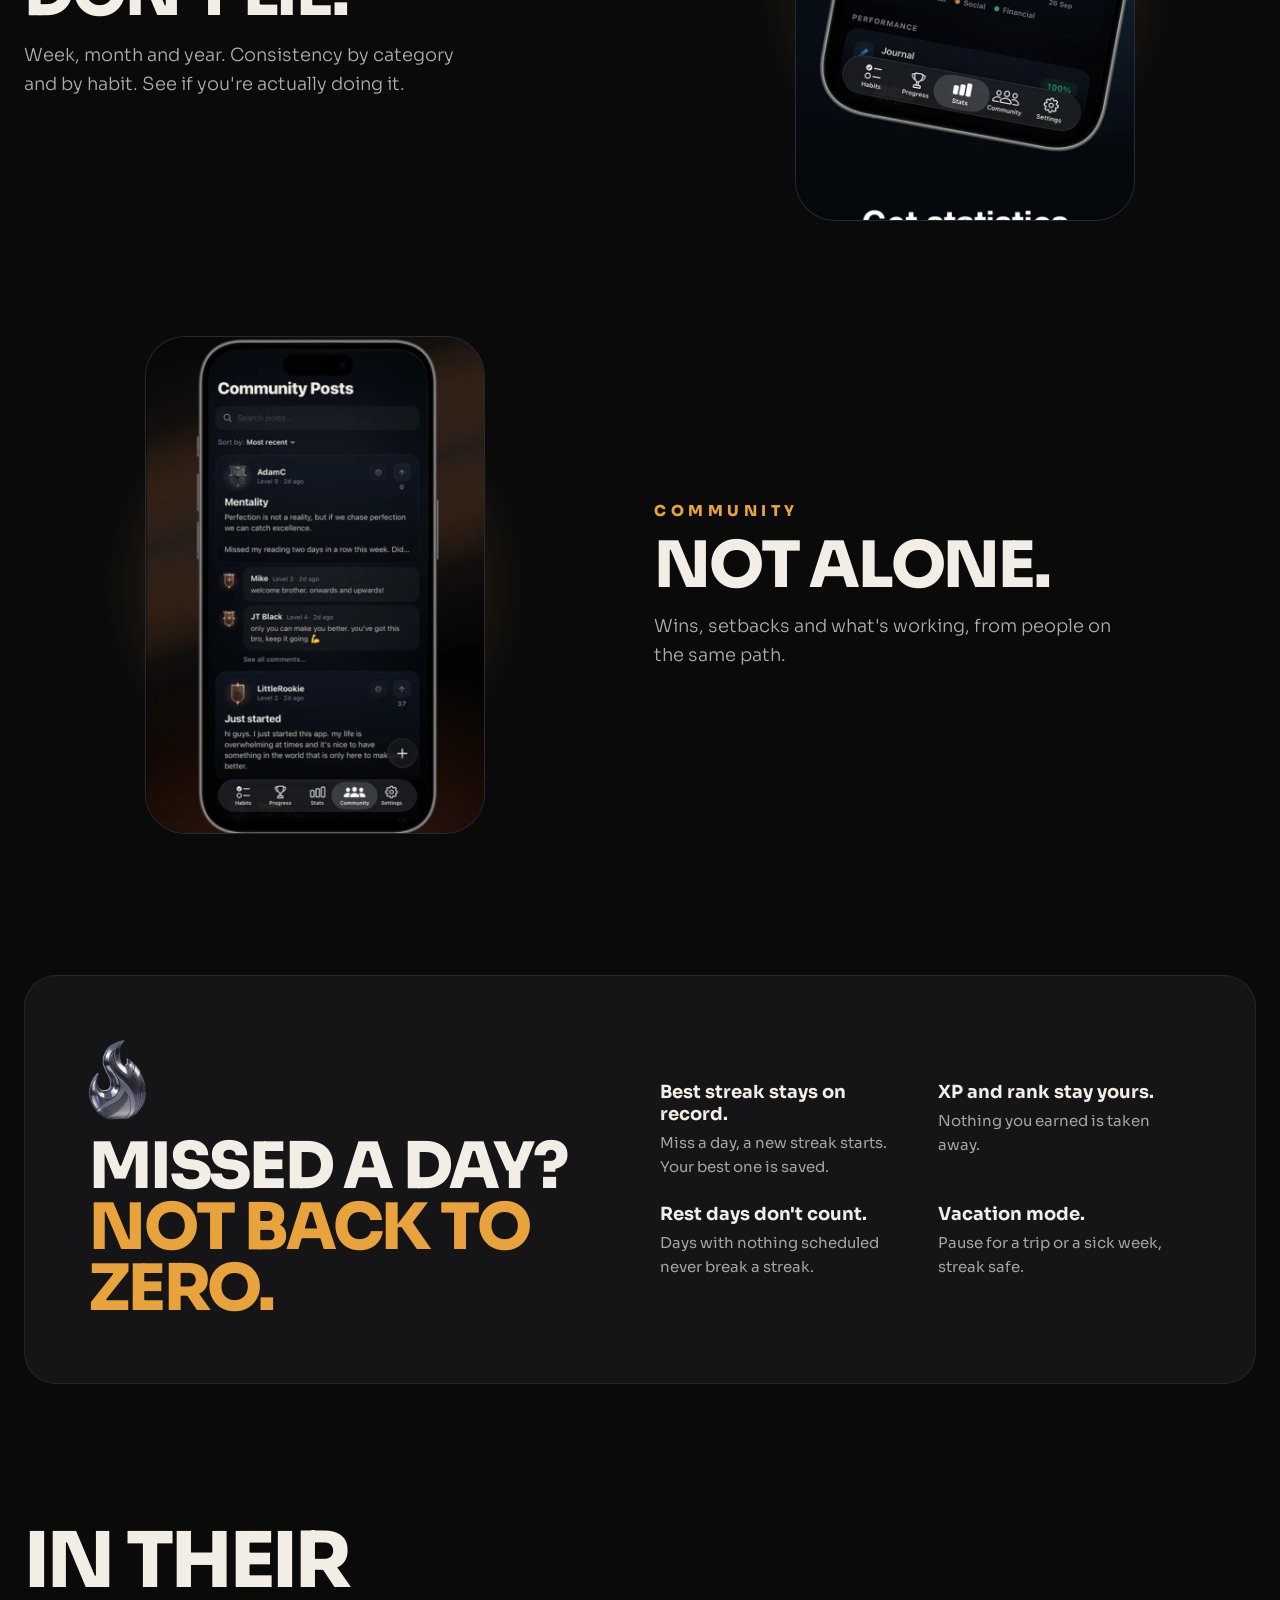
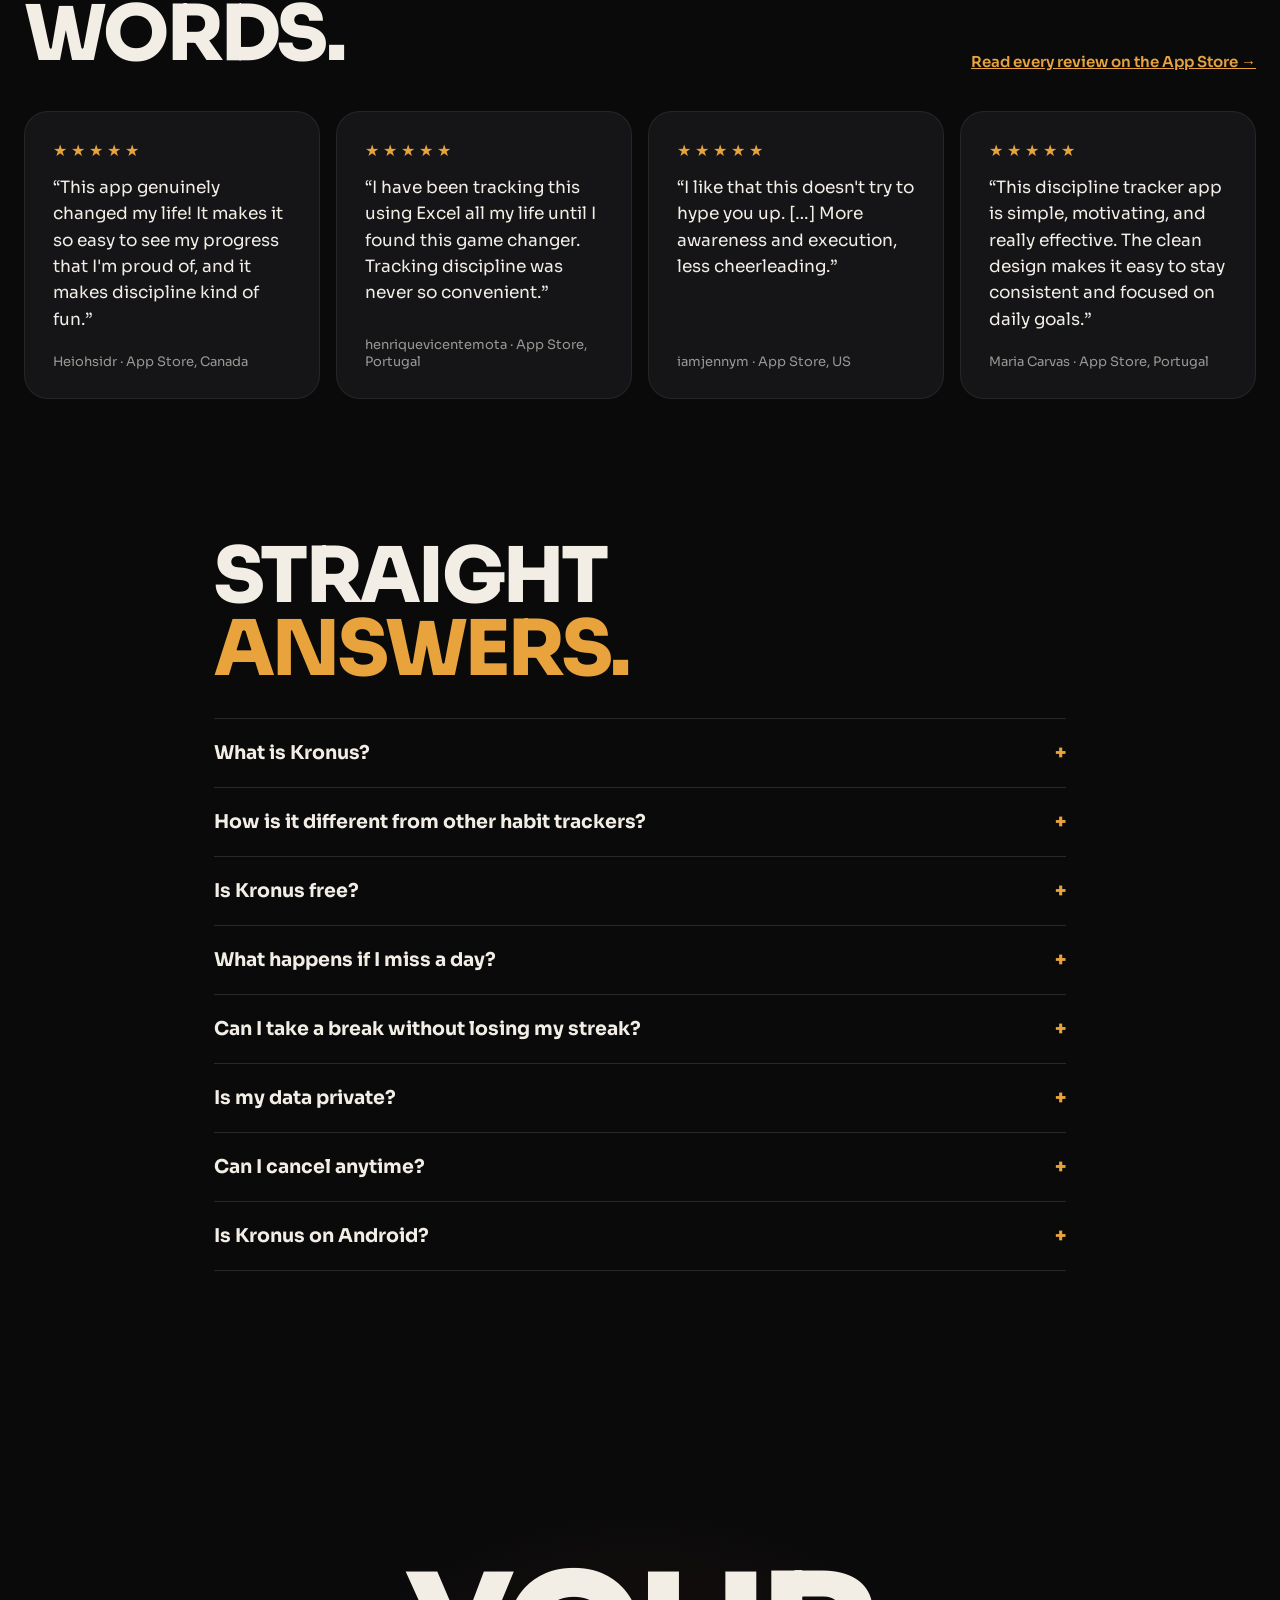
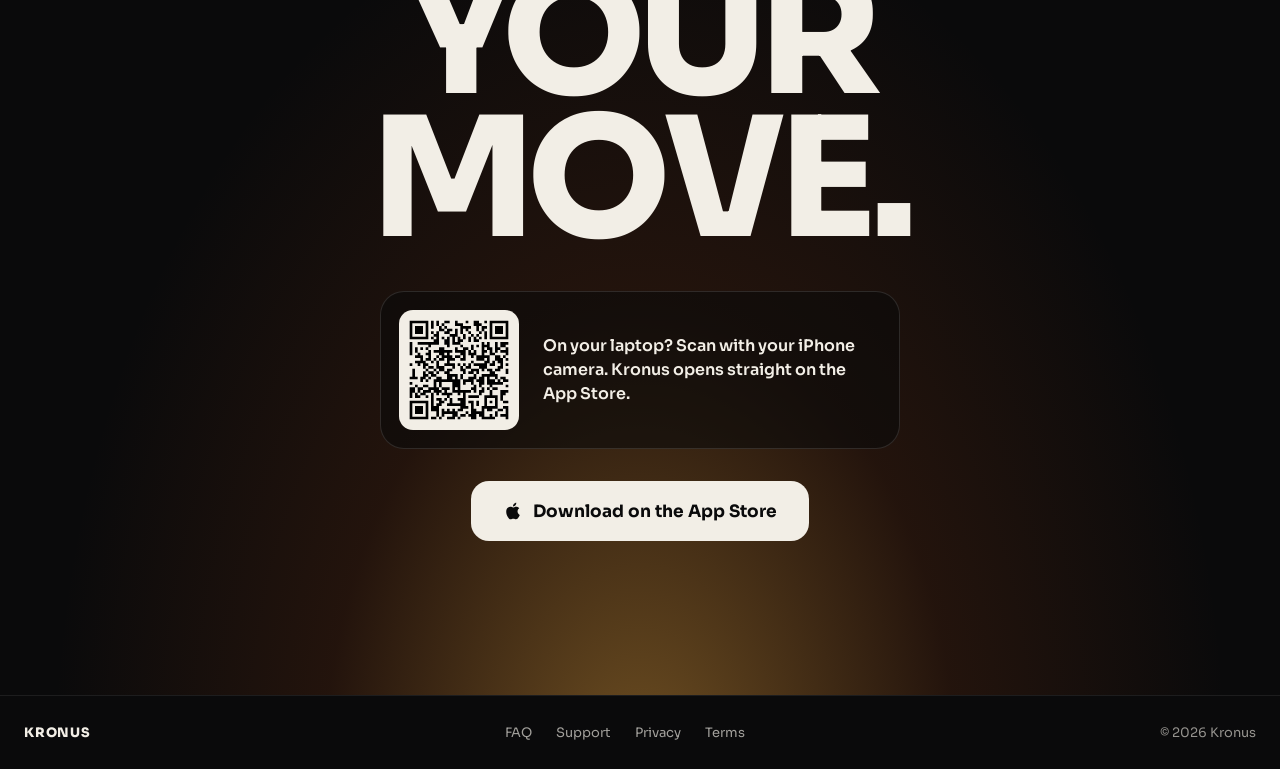
==== commit d0ccd357: "feat(site): Lock In redesign of the homepage - Sora / black / cream / amber look from the Lock In di" ====
--- a/index.html
+++ b/index.html
@@ -4,13 +4,14 @@
 <meta charset="UTF-8">
 <meta name="viewport" content="width=device-width, initial-scale=1.0">
 <title>Kronus – Discipline &amp; Habit Tracker for iPhone</title>
-<meta name="description" content="Kronus is an iPhone habit tracker built for discipline. Build daily habits, earn XP, climb ranks, keep streaks and see weekly, monthly and yearly stats. Free to download on the App Store.">
+<meta name="description" content="Kronus is an iPhone habit tracker built for discipline. Build daily habits, earn XP, climb 28 ranks, keep streaks and see weekly, monthly and yearly stats. Free to download on the App Store.">
 <link rel="canonical" href="https://www.kronusdiscipline.com/">
 <meta name="apple-itunes-app" content="app-id=6760615998">
+<meta name="theme-color" content="#0a0a0b">
 <meta property="og:type" content="website">
 <meta property="og:site_name" content="Kronus">
 <meta property="og:title" content="Kronus – Discipline &amp; Habit Tracker for iPhone">
-<meta property="og:description" content="Turn your goals into daily habits and see, day by day, whether you're actually doing them. XP, ranks, streaks and clear stats.">
+<meta property="og:description" content="Lock in. Turn your goals into daily habits and see, day by day, whether you're actually doing them. XP, ranks, streaks and clear stats.">
 <meta property="og:url" content="https://www.kronusdiscipline.com/">
 <meta property="og:image" content="https://www.kronusdiscipline.com/new_logo.png">
 <meta name="twitter:card" content="summary">
@@ -24,7 +25,7 @@
       "@id": "https://www.kronusdiscipline.com/#app",
       "name": "Kronus - Discipline Tracker",
       "alternateName": "Kronus",
-      "description": "Kronus is a discipline and habit tracker for iPhone. Pick habits from a ready-made library or create your own, schedule them by weekday, times per week or month, or every few days, check them off daily, earn XP, climb ranks, keep streaks, and see weekly, monthly and yearly stats. Includes reminders, focus timers, vacation mode and a community.",
+      "description": "Kronus is a discipline and habit tracker for iPhone. Pick habits from a ready-made library or create your own, schedule them by weekday, times per week or month, or every few days, check them off daily, earn XP, get a +50 XP bonus for a complete day, climb 28 levels from Wood to Sapphire, keep streaks, and see weekly, monthly and yearly stats. Includes reminders, focus timers, vacation mode and a community.",
       "operatingSystem": "iOS",
       "applicationCategory": "LifestyleApplication",
       "applicationSubCategory": "Habit tracker",
@@ -32,6 +33,12 @@
       "downloadUrl": "https://apps.apple.com/app/id6760615998",
       "installUrl": "https://apps.apple.com/app/id6760615998",
       "image": "https://www.kronusdiscipline.com/new_logo.png",
+      "screenshot": [
+        "https://www.kronusdiscipline.com/images/screen-habits.webp",
+        "https://www.kronusdiscipline.com/images/phone-progress.webp",
+        "https://www.kronusdiscipline.com/images/screen-stats.webp",
+        "https://www.kronusdiscipline.com/images/screen-community.webp"
+      ],
       "inLanguage": "en",
       "offers": {
         "@type": "Offer",
@@ -64,412 +71,395 @@
     {
       "@type": "FAQPage",
       "mainEntity": [
-        {
-          "@type": "Question",
-          "name": "What is Kronus?",
-          "acceptedAnswer": { "@type": "Answer", "text": "Kronus is a discipline and habit tracker for iPhone. You turn your goals into daily habits, check them off every day, earn XP, climb ranks and keep streaks, and see clear weekly, monthly and yearly stats on whether you are actually doing them." }
-        },
-        {
-          "@type": "Question",
-          "name": "How is Kronus different from other habit trackers?",
-          "acceptedAnswer": { "@type": "Answer", "text": "Kronus is built around discipline rather than motivation. Every completed habit earns XP, completing your whole day earns a bonus, and you climb through ranks. Vacation mode lets you take a planned break without breaking your streak, and the Kronus community lets you share wins and setbacks." }
-        },
-        {
-          "@type": "Question",
-          "name": "Who is Kronus for?",
-          "acceptedAnswer": { "@type": "Answer", "text": "People who want discipline, not motivation: builders, athletes, students, entrepreneurs, and anyone tired of starting over who wants a clear system for daily execution. Common goals include the gym, money and career, quitting bad habits and building confidence." }
-        },
-        {
-          "@type": "Question",
-          "name": "Is Kronus free?",
-          "acceptedAnswer": { "@type": "Answer", "text": "Kronus is free to download on the App Store. Kronus Premium is an optional auto-renewing subscription. Prices in your currency, and any free trial terms, are shown in the app before you pay. You can cancel any time in your Apple account settings." }
-        },
-        {
-          "@type": "Question",
-          "name": "Is Kronus available on Android?",
-          "acceptedAnswer": { "@type": "Answer", "text": "Kronus is currently available for iPhone on the App Store." }
-        },
-        {
-          "@type": "Question",
-          "name": "How do I cancel my Kronus subscription?",
-          "acceptedAnswer": { "@type": "Answer", "text": "Open the Settings app on your iPhone, tap your name, then Subscriptions, choose Kronus and tap Cancel Subscription. Cancel at least 24 hours before the end of the current period to avoid a renewal." }
-        }
+        { "@type": "Question", "name": "What is Kronus?", "acceptedAnswer": { "@type": "Answer", "text": "A discipline and habit tracker for iPhone. Turn your goals into daily habits, check them off, earn XP, climb ranks and see clear weekly, monthly and yearly stats." } },
+        { "@type": "Question", "name": "How is it different from other habit trackers?", "acceptedAnswer": { "@type": "Answer", "text": "It's built around discipline, not motivation: XP for every habit, a bonus for a complete day, 28 ranks, streaks, vacation mode and a community." } },
+        { "@type": "Question", "name": "Is Kronus free?", "acceptedAnswer": { "@type": "Answer", "text": "Free to download. Kronus Premium is an optional subscription; prices and any trial are shown in the app before you pay." } },
+        { "@type": "Question", "name": "What happens if I miss a day?", "acceptedAnswer": { "@type": "Answer", "text": "Your current streak starts again, but your best streak stays on record and every XP and rank you earned stays yours. Days with nothing scheduled never break a streak." } },
+        { "@type": "Question", "name": "Can I take a break without losing my streak?", "acceptedAnswer": { "@type": "Answer", "text": "Yes. Vacation mode pauses your habits for the dates you choose, so a trip or a sick week doesn't cost you the streak." } },
+        { "@type": "Question", "name": "Is my data private?", "acceptedAnswer": { "@type": "Answer", "text": "Your habits sync to your account so you can restore them on a new phone. We don't sell your data, and you can delete your account and everything in it from Settings at any time." } },
+        { "@type": "Question", "name": "Can I cancel anytime?", "acceptedAnswer": { "@type": "Answer", "text": "Yes. iPhone Settings › your name › Subscriptions › Kronus › Cancel Subscription. Cancel at least 24 hours before the period ends to avoid a renewal." } },
+        { "@type": "Question", "name": "Is Kronus on Android?", "acceptedAnswer": { "@type": "Answer", "text": "Kronus is currently available for iPhone on the App Store." } }
       ]
     }
   ]
 }
 </script>
 <link rel="preconnect" href="https://fonts.googleapis.com">
-<link href="https://fonts.googleapis.com/css2?family=Cormorant+Garamond:wght@300;400;500&family=DM+Sans:wght@300;400&display=swap" rel="stylesheet">
+<link rel="preconnect" href="https://fonts.gstatic.com" crossorigin>
+<link href="https://fonts.googleapis.com/css2?family=Sora:wght@300;400;600;700;800&display=swap" rel="stylesheet">
 <style>
-  *, *::before, *::after { box-sizing: border-box; margin: 0; padding: 0; }
-
+  *, *::before, *::after { box-sizing: border-box; }
   :root {
-    --black: #080808;
-    --surface: #111111;
-    --border: rgba(255,255,255,0.08);
-    --silver: #c8c8c8;
-    --white: #f0f0f0;
-    --muted: rgba(255,255,255,0.38);
+    --ink: #0a0a0b;
+    --card: #151517;
+    --cream: #f2eee6;
+    --amber: #e8a33d;
+    --muted: rgba(242,238,230,0.72);
+    --faint: rgba(242,238,230,0.6);
+    --line: rgba(255,255,255,0.08);
   }
-
   html { scroll-behavior: smooth; }
-
-  body {
-    background: var(--black);
-    color: var(--white);
-    font-family: 'DM Sans', sans-serif;
-    font-weight: 300;
-    min-height: 100vh;
-    -webkit-font-smoothing: antialiased;
+  body { margin: 0; background: var(--ink); color: var(--cream); font-family: 'Sora', sans-serif; -webkit-font-smoothing: antialiased; overflow-x: hidden; }
+  a { color: var(--cream); }
+  a:hover { color: var(--amber); }
+  img { max-width: 100%; }
+  h1, h2, h3, p, figure, blockquote { margin: 0; }
+  .wrap { max-width: 1280px; margin: 0 auto; padding-left: 24px; padding-right: 24px; }
+  .amber { color: var(--amber); }
+  .kicker { font-weight: 600; letter-spacing: 0.32em; color: var(--amber); }
+  .display { font-weight: 800; letter-spacing: -0.035em; line-height: 0.95; }
+  .lead { font-weight: 300; font-size: 18px; line-height: 1.6; color: var(--muted); }
+
+  /* Buttons */
+  .btn { display: inline-flex; align-items: center; gap: 10px; min-height: 56px; padding: 0 28px; border-radius: 16px; font-family: inherit; font-weight: 700; font-size: 16px; text-decoration: none; cursor: pointer; border: 0; }
+  .btn-primary { background: var(--cream); color: var(--ink); }
+  .btn-primary:hover { color: var(--ink); background: #fff; }
+  .btn-ghost { background: transparent; color: var(--cream); border: 1.5px solid rgba(242,238,230,0.35); }
+  .btn-ghost:hover { border-color: var(--amber); color: var(--amber); }
+  .btn svg { flex: none; }
+
+  /* Nav */
+  .nav { display: flex; justify-content: space-between; align-items: center; gap: 16px; padding-top: 22px; padding-bottom: 22px; }
+  .logo { display: flex; align-items: center; gap: 10px; text-decoration: none; font-weight: 800; font-size: 18px; letter-spacing: 0.06em; }
+  .logo img { width: 30px; height: 30px; border-radius: 8px; }
+  .nav-cta { display: inline-flex; align-items: center; min-height: 44px; padding: 0 20px; border-radius: 999px; background: var(--amber); color: var(--ink); text-decoration: none; font-weight: 700; font-size: 14px; }
+  .nav-cta:hover { color: var(--ink); background: #f0b356; }
+
+  /* Hero */
+  .hero { text-align: center; padding: clamp(40px, 6vw, 80px) 24px 0; }
+  .hero .kicker { font-size: clamp(12px, 1.4vw, 18px); letter-spacing: 0.34em; }
+  .hero h1 { margin-top: 16px; font-weight: 800; font-size: clamp(60px, 17vw, 270px); line-height: 0.86; letter-spacing: -0.04em; }
+  .hero .lead { margin: 28px auto 0; max-width: 560px; font-size: clamp(16px, 1.5vw, 20px); }
+  .hero-ctas { margin-top: 32px; display: flex; flex-wrap: wrap; justify-content: center; gap: 14px; }
+  .hero-stage { position: relative; max-width: 1280px; margin: 48px auto 0; display: flex; flex-wrap: wrap; justify-content: center; align-items: center; gap: 32px; }
+  .hero-glow { position: absolute; left: 50%; bottom: -120px; width: 900px; height: 600px; transform: translateX(-50%); background: radial-gradient(ellipse at center, rgba(232,163,61,0.42) 0%, rgba(178,74,20,0.18) 40%, rgba(10,10,11,0) 70%); pointer-events: none; }
+  .hero-stat { position: relative; flex: 1 1 220px; max-width: 300px; }
+  .hero-stat .big { font-weight: 800; font-size: clamp(44px, 5vw, 72px); letter-spacing: -0.03em; }
+  .hero-stat p:last-child { margin-top: 6px; font-size: 17px; color: var(--muted); }
+  .hero-stat.left { text-align: left; order: 1; }
+  .hero-stat.right { text-align: right; order: 3; display: flex; flex-direction: column; align-items: flex-end; }
+  .hero-phone { position: relative; order: 2; width: min(100%, 380px); height: auto; margin-bottom: -40px; }
+
+  /* Ticker */
+  .ticker { position: relative; background: var(--amber); color: var(--ink); padding: 18px 0; white-space: nowrap; overflow: hidden; transform: rotate(-1.5deg); margin: 40px -20px 0; }
+  .ticker p { font-weight: 800; font-size: 26px; letter-spacing: 0.04em; display: inline-block; animation: marquee 30s linear infinite; }
+  @keyframes marquee { from { transform: translateX(0); } to { transform: translateX(-50%); } }
+  @media (prefers-reduced-motion: reduce) { .ticker p { animation: none; } }
+
+  /* Sections */
+  .section { padding-top: clamp(90px, 11vw, 150px); }
+  .section-h { font-size: clamp(38px, 7vw, 104px); }
+  .grid { display: grid; gap: 16px; }
+  .card { border-radius: 24px; background: var(--card); border: 1px solid rgba(255,255,255,0.07); }
+  .pains { grid-template-columns: repeat(auto-fit, minmax(min(100%, 300px), 1fr)); }
+  .pain { border-radius: 24px; border: 1px solid rgba(255,255,255,0.1); padding: 28px; display: flex; flex-direction: column; gap: 10px; }
+  .pain h3, .war h3 { font-weight: 700; font-size: 21px; }
+  .pain p, .war p, .step p { font-size: 15px; line-height: 1.6; color: rgba(242,238,230,0.66); }
+  .wars { grid-template-columns: repeat(auto-fit, minmax(min(100%, 270px), 1fr)); }
+  .war { padding: 32px 28px; min-height: 280px; display: flex; flex-direction: column; justify-content: space-between; gap: 24px; }
+  .war .num { font-weight: 800; font-size: 64px; line-height: 1; color: rgba(232,163,61,0.9); }
+  .war h3 { font-size: 24px; margin-bottom: 10px; }
+
+  .steps { border-top: 1px solid var(--line); border-bottom: 1px solid var(--line); margin-top: clamp(60px, 8vw, 110px); }
+  .steps-grid { display: grid; grid-template-columns: repeat(auto-fit, minmax(min(100%, 320px), 1fr)); }
+  .step { padding: 56px 32px; border-right: 1px solid var(--line); display: flex; flex-direction: column; gap: 14px; }
+  .step .num { font-weight: 800; font-size: clamp(90px, 10vw, 150px); line-height: 0.85; letter-spacing: -0.05em; color: transparent; -webkit-text-stroke: 1.5px rgba(242,238,230,0.5); }
+  .step h3 { font-weight: 700; font-size: 26px; }
+
+  .showcase { display: flex; flex-direction: column; gap: clamp(64px, 9vw, 120px); }
+  .feature { display: flex; flex-wrap: wrap; align-items: center; gap: 48px; }
+  .feature-copy, .miss-copy, .miss-list { min-width: 0; }
+  .feature.reverse { flex-direction: row-reverse; }
+  .feature-copy { flex: 1 1 320px; display: flex; flex-direction: column; gap: 16px; }
+  .feature-copy .kicker { font-weight: 800; font-size: 15px; letter-spacing: 0.3em; }
+  .feature-copy h3 { font-weight: 800; font-size: clamp(32px, 5vw, 76px); line-height: 0.95; letter-spacing: -0.035em; }
+  .feature-copy p { max-width: 460px; }
+  .feature-media { flex: 1 1 300px; display: flex; justify-content: center; position: relative; }
+  .feature-media::before { content: ""; position: absolute; inset: 10%; background: radial-gradient(circle, rgba(232,163,61,0.3), rgba(10,10,11,0) 70%); }
+  .screen { position: relative; width: min(100%, 340px); border-radius: 40px; overflow: hidden; border: 1px solid rgba(255,255,255,0.1); background: #0d1220; }
+  .screen img { display: block; width: 100%; height: auto; }
+
+  .miss { border-radius: 32px; padding: clamp(32px, 5vw, 64px); display: flex; flex-wrap: wrap; gap: 40px; align-items: center; }
+  .miss-copy { flex: 1 1 300px; }
+  .miss-copy h2 { margin-top: 12px; font-size: clamp(36px, 5vw, 72px); }
+  .miss-list { flex: 1 1 300px; grid-template-columns: repeat(auto-fit, minmax(min(100%, 200px), 1fr)); gap: 24px; }
+  .miss-list h3 { font-weight: 700; font-size: 18px; margin-bottom: 6px; }
+  .miss-list p { font-size: 15px; line-height: 1.6; color: rgba(242,238,230,0.66); }
+
+  .reviews-head { display: flex; flex-wrap: wrap; justify-content: space-between; align-items: flex-end; gap: 16px; margin-bottom: 40px; }
+  .reviews-head a { font-weight: 600; font-size: 15px; color: var(--amber); }
+  .reviews { grid-template-columns: repeat(auto-fit, minmax(min(100%, 270px), 1fr)); }
+  .review { padding: 28px; display: flex; flex-direction: column; justify-content: space-between; gap: 20px; }
+  .stars { color: var(--amber); letter-spacing: 4px; margin-bottom: 14px; }
+  .review blockquote { font-size: 17px; line-height: 1.55; }
+  .review figcaption { font-size: 13px; color: var(--faint); }
+
+  .faq { max-width: 900px; }
+  .faq details { border-top: 1px solid rgba(255,255,255,0.12); padding: 22px 0; }
+  .faq details:last-of-type { border-bottom: 1px solid rgba(255,255,255,0.12); }
+  .faq summary { cursor: pointer; font-weight: 700; font-size: 19px; list-style: none; display: flex; justify-content: space-between; gap: 16px; }
+  .faq summary::-webkit-details-marker { display: none; }
+  .faq summary::after { content: "+"; color: var(--amber); font-weight: 800; }
+  .faq details[open] summary::after { content: "–"; }
+  .faq details p { margin-top: 12px; font-size: 16px; line-height: 1.65; color: var(--muted); }
+
+  .cta { position: relative; text-align: center; padding: clamp(90px, 12vw, 170px) 24px; margin-top: clamp(90px, 11vw, 150px); background: radial-gradient(ellipse at 50% 110%, rgba(232,163,61,0.45), rgba(178,74,20,0.15) 35%, rgba(10,10,11,0) 65%); }
+  .cta h2 { font-weight: 800; font-size: clamp(64px, 13vw, 210px); line-height: 0.86; letter-spacing: -0.045em; }
+  .qr-card { display: flex; justify-content: center; align-items: center; gap: 24px; margin: 40px auto 0; padding: 18px 26px 18px 18px; max-width: 520px; border-radius: 24px; background: rgba(10,10,11,0.6); border: 1px solid rgba(255,255,255,0.12); text-align: left; }
+  .qr-img { width: 120px; height: 120px; padding: 8px; background: var(--cream); border-radius: 14px; flex: none; }
+  .qr-card p { font-weight: 600; font-size: 16px; line-height: 1.5; }
+
+  footer { border-top: 1px solid var(--line); }
+  .foot { display: flex; flex-wrap: wrap; justify-content: space-between; gap: 16px; padding-top: 28px; padding-bottom: 28px; font-size: 13px; color: var(--faint); }
+  .foot nav { display: flex; gap: 24px; flex-wrap: wrap; }
+  .foot nav a { text-decoration: none; color: rgba(242,238,230,0.66); }
+  .foot nav a:hover { color: var(--amber); }
+
+  /* QR dialog (desktop only) */
+  .qr-dialog { border: 1px solid rgba(255,255,255,0.12); border-radius: 28px; padding: 0; background: var(--card); color: var(--cream); text-align: center; max-width: 380px; width: calc(100% - 48px); }
+  .qr-inner { position: relative; padding: 36px; }
+  .qr-dialog::backdrop { background: rgba(0,0,0,0.7); backdrop-filter: blur(6px); }
+  .qr-dialog .qr-img { width: 220px; height: 220px; padding: 14px; border-radius: 20px; margin: 20px auto 18px; display: block; }
+  .qr-dialog h2 { font-weight: 800; font-size: 28px; letter-spacing: -0.02em; }
+  .qr-dialog p { font-size: 15px; line-height: 1.55; color: var(--muted); }
+  .qr-close { position: absolute; top: 14px; right: 14px; width: 44px; height: 44px; border-radius: 50%; border: 0; background: rgba(255,255,255,0.06); color: var(--cream); cursor: pointer; display: flex; align-items: center; justify-content: center; }
+  .qr-close:hover { background: rgba(255,255,255,0.12); }
+
+  .desktop-only { display: inline-flex; }
+  .qr-card.desktop-only { display: flex; }
+  @media (max-width: 820px), (pointer: coarse) {
+    .desktop-only, .qr-card.desktop-only { display: none !important; }
   }
-
-  /* NAV */
-  nav {
-    position: fixed; top: 0; left: 0; right: 0; z-index: 100;
-    display: flex; align-items: center; justify-content: space-between;
-    padding: 1.5rem 3rem;
-    border-bottom: 1px solid var(--border);
-    background: rgba(8,8,8,0.85);
-    backdrop-filter: blur(12px);
-  }
-
-  .nav-logo {
-    display: flex; align-items: center; gap: 0.75rem;
-    text-decoration: none; color: var(--white);
-  }
-
-  .nav-logo img {
-    width: 28px; height: 28px; border-radius: 6px;
-  }
-
-  .nav-logo span {
-    font-family: 'Cormorant Garamond', serif;
-    font-size: 1.3rem; font-weight: 400;
-    letter-spacing: 0.08em;
-  }
-
-  .nav-links { display: flex; gap: 2rem; list-style: none; }
-  .nav-links a {
-    text-decoration: none; color: var(--muted);
-    font-size: 0.8rem; letter-spacing: 0.1em; text-transform: uppercase;
-    transition: color 0.2s;
-  }
-  .nav-links a:hover { color: var(--white); }
-
-  /* HERO */
-  .hero {
-    min-height: 100vh;
-    display: flex; flex-direction: column;
-    align-items: center; justify-content: center;
-    text-align: center;
-    padding: 8rem 2rem 4rem;
-    position: relative; overflow: hidden;
-  }
-
-  .hero::before {
-    content: '';
-    position: absolute; top: 50%; left: 50%;
-    transform: translate(-50%, -50%);
-    width: 520px; height: 520px;
-    border-radius: 50%;
-    border: 1px solid rgba(255,255,255,0.04);
-    pointer-events: none;
-  }
-
-  .hero::after {
-    content: '';
-    position: absolute; top: 50%; left: 50%;
-    transform: translate(-50%, -50%);
-    width: 760px; height: 760px;
-    border-radius: 50%;
-    border: 1px solid rgba(255,255,255,0.025);
-    pointer-events: none;
-  }
-
-  .hero-logo {
-    width: 88px; height: 88px;
-    border-radius: 22px;
-    margin-bottom: 2.5rem;
-    opacity: 0;
-    animation: fadeUp 0.9s ease forwards 0.2s;
-  }
-
-  .hero-title {
-    font-family: 'Cormorant Garamond', serif;
-    font-size: clamp(3.5rem, 8vw, 6.5rem);
-    font-weight: 300;
-    letter-spacing: 0.12em;
-    line-height: 1;
-    color: var(--white);
-    opacity: 0;
-    animation: fadeUp 0.9s ease forwards 0.4s;
-  }
-
-  .hero-tagline {
-    margin-top: 1.25rem;
-    font-size: 0.8rem;
-    letter-spacing: 0.25em;
-    text-transform: uppercase;
-    color: var(--muted);
-    opacity: 0;
-    animation: fadeUp 0.9s ease forwards 0.55s;
-  }
-
-  .hero-desc {
-    max-width: 480px;
-    margin: 2.5rem auto 0;
-    font-size: 1rem;
-    line-height: 1.8;
-    color: rgba(255,255,255,0.55);
-    opacity: 0;
-    animation: fadeUp 0.9s ease forwards 0.7s;
-  }
-
-  .hero-cta {
-    margin-top: 3rem;
-    opacity: 0;
-    animation: fadeUp 0.9s ease forwards 0.85s;
-    display: flex; gap: 1rem; justify-content: center; flex-wrap: wrap;
-  }
-
-  .btn-primary {
-    display: inline-flex; align-items: center; gap: 0.5rem;
-    padding: 0.85rem 2rem;
-    background: var(--white);
-    color: var(--black);
-    text-decoration: none;
-    font-size: 0.8rem; letter-spacing: 0.1em; text-transform: uppercase;
-    border-radius: 2px;
-    transition: opacity 0.2s;
-  }
-  .btn-primary:hover { opacity: 0.85; }
-
-  .btn-secondary {
-    display: inline-flex; align-items: center; gap: 0.5rem;
-    padding: 0.85rem 2rem;
-    border: 1px solid var(--border);
-    color: var(--muted);
-    text-decoration: none;
-    font-size: 0.8rem; letter-spacing: 0.1em; text-transform: uppercase;
-    border-radius: 2px;
-    transition: color 0.2s, border-color 0.2s;
-  }
-  .btn-secondary:hover { color: var(--white); border-color: rgba(255,255,255,0.25); }
-
-  /* FEATURES */
-  .features {
-    padding: 7rem 2rem;
-    max-width: 960px; margin: 0 auto;
-  }
-
-  .section-label {
-    font-size: 0.7rem; letter-spacing: 0.3em;
-    text-transform: uppercase; color: var(--muted);
-    margin-bottom: 3.5rem; text-align: center;
-    font-weight: 300;
-  }
-
-  .features-grid {
-    display: grid;
-    grid-template-columns: repeat(auto-fit, minmax(260px, 1fr));
-    gap: 1px;
-    background: var(--border);
-    border: 1px solid var(--border);
-  }
-
-  .feature-item {
-    padding: 2.5rem;
-    background: var(--black);
-    position: relative;
-  }
-
-  .feature-number {
-    font-family: 'Cormorant Garamond', serif;
-    font-size: 2.5rem; font-weight: 300;
-    color: rgba(255,255,255,0.1);
-    line-height: 1;
-    margin-bottom: 1.25rem;
-  }
-
-  .feature-title {
-    font-size: 0.95rem; font-weight: 400;
-    color: var(--silver);
-    margin-bottom: 0.75rem;
-    letter-spacing: 0.02em;
-  }
-
-  .feature-desc {
-    font-size: 0.85rem;
-    color: var(--muted);
-    line-height: 1.75;
-  }
-
-  /* DIVIDER */
-  .divider {
-    max-width: 960px; margin: 0 auto;
-    border: none; border-top: 1px solid var(--border);
-  }
-
-  /* FOOTER */
-  footer {
-    padding: 2.5rem 3rem;
-    border-top: 1px solid var(--border);
-    display: flex; align-items: center; justify-content: space-between;
-    flex-wrap: wrap; gap: 1rem;
-  }
-
-  footer .footer-brand {
-    font-family: 'Cormorant Garamond', serif;
-    font-size: 1rem; letter-spacing: 0.1em;
-    color: var(--muted);
-  }
-
-  footer nav { position: static; background: none; border: none; backdrop-filter: none; padding: 0; }
-
-  .footer-links { display: flex; gap: 2rem; list-style: none; }
-  .footer-links a {
-    text-decoration: none; color: var(--muted);
-    font-size: 0.75rem; letter-spacing: 0.1em; text-transform: uppercase;
-    transition: color 0.2s;
-  }
-  .footer-links a:hover { color: var(--white); }
-
-  .footer-copy {
-    font-size: 0.72rem; color: rgba(255,255,255,0.2);
-    letter-spacing: 0.05em;
-  }
-
-  /* FAQ */
-  .faq { padding: 0 2rem 7rem; max-width: 720px; margin: 0 auto; }
-  .faq-item { border-top: 1px solid var(--border); padding: 1.75rem 0; }
-  .faq-item:last-child { border-bottom: 1px solid var(--border); }
-  .faq-q {
-    font-size: 0.95rem; font-weight: 400;
-    color: var(--silver); margin-bottom: 0.75rem;
-    letter-spacing: 0.01em;
-  }
-  .faq-a { font-size: 0.85rem; line-height: 1.8; color: var(--muted); }
-
-  @keyframes fadeUp {
-    from { opacity: 0; transform: translateY(18px); }
-    to   { opacity: 1; transform: translateY(0); }
-  }
-
-  @media (max-width: 640px) {
-    nav { padding: 1.25rem 1.5rem; }
-    .nav-links { display: none; }
-    footer { padding: 2rem 1.5rem; flex-direction: column; align-items: flex-start; }
-    .features-grid { grid-template-columns: 1fr; }
+  @media (max-width: 700px) {
+    .step { border-right: 0; border-bottom: 1px solid var(--line); }
+    .hero-stat.left, .hero-stat.right { text-align: center; align-items: center; max-width: none; }
+    .hero-stat.left { order: 3; }
   }
 </style>
 </head>
 <body>
 
-<nav>
-  <a href="/" class="nav-logo">
-    <img src="new_logo.png" alt="Kronus logo">
-    <span>Kronus</span>
-  </a>
-  <ul class="nav-links">
-    <li><a href="#faq">FAQ</a></li>
-    <li><a href="/support">Support</a></li>
-    <li><a href="/privacy">Privacy</a></li>
-    <li><a href="/terms">Terms</a></li>
-  </ul>
-</nav>
+<svg width="0" height="0" style="position:absolute" aria-hidden="true">
+  <symbol id="apple" viewBox="0 0 24 24"><path fill="currentColor" d="M18.71 19.5c-.83 1.24-1.71 2.45-3.05 2.47-1.34.03-1.77-.79-3.29-.79-1.53 0-2 .77-3.27.82-1.31.05-2.3-1.32-3.14-2.53C4.25 17 2.94 12.45 4.7 9.39c.87-1.52 2.43-2.48 4.12-2.51 1.28-.02 2.5.87 3.29.87.78 0 2.26-1.07 3.81-.91.65.03 2.47.26 3.64 1.98-.09.06-2.17 1.28-2.15 3.81.03 3.02 2.65 4.03 2.68 4.04-.03.07-.42 1.44-1.38 2.83M13 3.5c.73-.83 1.94-1.46 2.94-1.5.13 1.17-.34 2.35-1.04 3.19-.69.85-1.83 1.51-2.95 1.42-.15-1.15.41-2.35 1.05-3.11z"/></symbol>
+  <symbol id="qr" viewBox="0 0 24 24"><g fill="none" stroke="currentColor" stroke-width="2" stroke-linecap="round" stroke-linejoin="round"><rect x="3" y="3" width="7" height="7" rx="1"/><rect x="14" y="3" width="7" height="7" rx="1"/><rect x="3" y="14" width="7" height="7" rx="1"/><path d="M14 14h3v3h-3zM20 14v.01M14 20h.01M17 20h4v-3"/></g></symbol>
+</svg>
+
+<header class="wrap nav">
+  <a href="/" class="logo"><img src="new_logo.png" alt="">KRONUS</a>
+  <a href="https://apps.apple.com/app/apple-store/id6760615998?pt=128353504&amp;ct=web_nav&amp;mt=8" class="nav-cta">Get the app</a>
+</header>
 
 <main>
-<section class="hero">
-  <img src="new_logo.png" alt="Kronus app icon" class="hero-logo">
-  <h1 class="hero-title">KRONUS</h1>
-  <p class="hero-tagline">The discipline &amp; habit tracker for iPhone</p>
-  <p class="hero-desc">Stop guessing whether you're getting better. Kronus turns your goals into daily habits and shows you, day by day, whether you're actually doing them. No fluff. No motivation hacks. Just execution.</p>
-  <div class="hero-cta">
-    <!-- ct=website tags installs from this site in App Store Connect > App Analytics (add &pt=<provider id> to activate). -->
-    <a href="https://apps.apple.com/app/apple-store/id6760615998?ct=website&amp;mt=8" class="btn-primary">
-      <svg width="14" height="14" viewBox="0 0 14 14" fill="none"><path d="M7 1v8M3.5 5.5L7 9l3.5-3.5M2 11h10" stroke="currentColor" stroke-width="1.2" stroke-linecap="round" stroke-linejoin="round"/></svg>
+  <!-- HERO -->
+  <section class="hero" id="top">
+    <p class="kicker">HOW ARE YOU SO LOCKED IN?</p>
+    <h1>LOCK IN.</h1>
+    <p class="lead">The discipline tracker for people who are done starting over. Habits, XP, ranks and streaks. No fluff. Just execution.</p>
+    <div class="hero-ctas">
+      <a href="https://apps.apple.com/app/apple-store/id6760615998?pt=128353504&amp;ct=web_hero&amp;mt=8" class="btn btn-primary">
+        <svg width="20" height="20" aria-hidden="true"><use href="#apple"/></svg>
+        Download free
+      </a>
+      <button type="button" class="btn btn-ghost desktop-only" data-open-qr aria-haspopup="dialog">
+        <svg width="20" height="20" aria-hidden="true"><use href="#qr"/></svg>
+        QR code
+      </button>
+    </div>
+
+    <div class="hero-stage">
+      <div class="hero-glow" aria-hidden="true"></div>
+      <div class="hero-stat left">
+        <p class="big amber">+50 XP</p>
+        <p>bonus for finishing your whole day</p>
+      </div>
+      <img class="hero-phone" src="images/phone-progress.webp" width="760" height="1203" alt="Kronus Progress screen: Gold V rank badge, level 25, 1075 of 4500 XP and an XP-per-day chart">
+      <div class="hero-stat right">
+        <img src="images/flame.webp" width="51" height="72" alt="" style="object-fit: contain">
+        <p class="big">Streaks</p>
+        <p>miss a day, lose the flame</p>
+      </div>
+    </div>
+  </section>
+
+  <!-- TICKER -->
+  <div class="ticker" aria-hidden="true">
+    <p>NO FLUFF ✦ NO MOTIVATION HACKS ✦ JUST EXECUTION ✦ NO FLUFF ✦ NO MOTIVATION HACKS ✦ JUST EXECUTION ✦&nbsp;NO FLUFF ✦ NO MOTIVATION HACKS ✦ JUST EXECUTION ✦ NO FLUFF ✦ NO MOTIVATION HACKS ✦ JUST EXECUTION ✦&nbsp;</p>
+  </div>
+
+  <!-- PROBLEM -->
+  <section class="wrap section">
+    <p class="kicker" style="font-size: 14px; letter-spacing: 0.3em; margin-bottom: 18px">WHY YOU KEEP STARTING OVER</p>
+    <h2 class="display section-h">MOTIVATION FADES.<br><span class="amber">SYSTEMS DON'T.</span></h2>
+    <p class="lead" style="margin: 24px 0 48px; max-width: 620px">New Monday, new plan, gone by Thursday. Not because you're lazy: motivation is a feeling, and feelings don't show up every day. Kronus gives you a system instead.</p>
+    <div class="grid pains">
+      <div class="pain">
+        <svg width="28" height="28" viewBox="0 0 24 24" fill="none" stroke="#e8a33d" stroke-width="2.2" stroke-linecap="round" aria-hidden="true"><path d="M18 6 6 18M6 6l12 12"/></svg>
+        <h3>Every Monday is a fresh start.</h3>
+        <p>And every Thursday the plan is gone. Again.</p>
+      </div>
+      <div class="pain">
+        <svg width="28" height="28" viewBox="0 0 24 24" fill="none" stroke="#e8a33d" stroke-width="2.2" stroke-linecap="round" aria-hidden="true"><path d="M18 6 6 18M6 6l12 12"/></svg>
+        <h3>No idea if you're improving.</h3>
+        <p>It feels like progress. Nothing is measuring it.</p>
+      </div>
+      <div class="pain">
+        <svg width="28" height="28" viewBox="0 0 24 24" fill="none" stroke="#e8a33d" stroke-width="2.2" stroke-linecap="round" aria-hidden="true"><path d="M18 6 6 18M6 6l12 12"/></svg>
+        <h3>Hype runs out.</h3>
+        <p>Motivation videos work for a day. Discipline has to work every day.</p>
+      </div>
+    </div>
+  </section>
+
+  <!-- PICK YOUR WAR -->
+  <section class="wrap section" id="who">
+    <h2 class="display section-h">PICK YOUR<br><span class="amber">WAR.</span></h2>
+    <p class="lead" style="margin: 20px 0 48px; max-width: 520px">Kronus builds your plan around what you're actually fighting.</p>
+    <div class="grid wars">
+      <article class="card war"><span class="num">01</span><div><h3>Money &amp; career</h3><p>Deep work, side projects, saving. Show up for the work that compounds.</p></div></article>
+      <article class="card war"><span class="num">02</span><div><h3>Women &amp; dating</h3><p>Confidence is built, not found. Gym, style, getting out of the house.</p></div></article>
+      <article class="card war"><span class="num">03</span><div><h3>Quit the addiction</h3><p>Porn, phone, vaping, games. Count the days you stayed clean.</p></div></article>
+      <article class="card war"><span class="num">04</span><div><h3>Body &amp; gym</h3><p>Train, sleep, eat right. Every rep logged, every day counted.</p></div></article>
+    </div>
+  </section>
+
+  <!-- 3 STEPS -->
+  <section class="steps">
+    <div class="steps-grid" style="max-width: 1280px; margin: 0 auto">
+      <div class="step"><span class="num" aria-hidden="true">1</span><h3>Pick your habits</h3><p>From a ready-made library or your own. Schedule them your way.</p></div>
+      <div class="step"><span class="num" aria-hidden="true">2</span><h3>Check them off</h3><p>Every day. Reminders when it matters, timers when it takes focus.</p></div>
+      <div class="step"><span class="num" aria-hidden="true">3</span><h3>Level up</h3><p>XP for every habit, a bonus for a complete day, ranks from Wood to Sapphire.</p></div>
+    </div>
+  </section>
+
+  <!-- FEATURE SHOWCASE -->
+  <section class="wrap section showcase" id="features">
+    <div class="feature">
+      <div class="feature-copy">
+        <span class="kicker">EXECUTE</span>
+        <h3>CHECK IT OFF. EVERY DAY.</h3>
+        <p class="lead">Habits from a ready-made library or your own, scheduled your way: weekdays, times per week or month, every few days. Reminders when it matters, timers when it takes focus.</p>
+      </div>
+      <div class="feature-media"><div class="screen"><img src="images/screen-habits.webp" width="720" height="1091" loading="lazy" alt="Kronus Habits screen: 7 of 10 habits done today, grouped into Physical and Mental, with +70 XP earned"></div></div>
+    </div>
+    <div class="feature reverse">
+      <div class="feature-copy">
+        <span class="kicker">LEVEL UP</span>
+        <h3>EARN EVERY RANK.</h3>
+        <p class="lead">XP for every habit, +50 XP for a complete day, 28 levels from Wood to Sapphire.</p>
+      </div>
+      <div class="feature-media"><img src="images/phone-progress.webp" width="760" height="1203" loading="lazy" style="position: relative; width: min(100%, 340px); height: auto" alt="Kronus Progress screen: Gold V rank badge, level 25, 1075 of 4500 XP and an XP-per-day chart"></div>
+    </div>
+    <div class="feature">
+      <div class="feature-copy">
+        <span class="kicker">STATS</span>
+        <h3>THE NUMBERS DON'T LIE.</h3>
+        <p class="lead">Week, month and year. Consistency by category and by habit. See if you're actually doing it.</p>
+      </div>
+      <div class="feature-media"><div class="screen"><img src="images/screen-stats.webp" width="720" height="1009" loading="lazy" alt="Kronus Stats screen: yearly heatmap, progress chart and consistency by category"></div></div>
+    </div>
+    <div class="feature reverse">
+      <div class="feature-copy">
+        <span class="kicker">COMMUNITY</span>
+        <h3>NOT ALONE.</h3>
+        <p class="lead">Wins, setbacks and what's working, from people on the same path.</p>
+      </div>
+      <div class="feature-media"><div class="screen"><img src="images/screen-community.webp" width="720" height="1056" loading="lazy" alt="Kronus Community screen with posts and replies from members and their rank badges"></div></div>
+    </div>
+  </section>
+
+  <!-- MISS A DAY -->
+  <section class="wrap section">
+    <div class="card miss">
+      <div class="miss-copy">
+        <img src="images/flame.webp" width="57" height="80" alt="" loading="lazy" style="object-fit: contain">
+        <h2 class="display">MISSED A DAY?<br><span class="amber">NOT BACK TO ZERO.</span></h2>
+      </div>
+      <div class="grid miss-list">
+        <div><h3>Best streak stays on record.</h3><p>Miss a day, a new streak starts. Your best one is saved.</p></div>
+        <div><h3>XP and rank stay yours.</h3><p>Nothing you earned is taken away.</p></div>
+        <div><h3>Rest days don't count.</h3><p>Days with nothing scheduled never break a streak.</p></div>
+        <div><h3>Vacation mode.</h3><p>Pause for a trip or a sick week, streak safe.</p></div>
+      </div>
+    </div>
+  </section>
+
+  <!-- REVIEWS -->
+  <section class="wrap section" id="reviews">
+    <div class="reviews-head">
+      <h2 class="display section-h" style="font-size: clamp(38px, 6vw, 88px)">IN THEIR<br>WORDS.</h2>
+      <a href="https://apps.apple.com/app/apple-store/id6760615998?pt=128353504&amp;ct=web_reviews&amp;mt=8&amp;see-all=reviews">Read every review on the App Store →</a>
+    </div>
+    <div class="grid reviews">
+      <figure class="card review"><div><p class="stars" aria-label="5 out of 5 stars">★★★★★</p><blockquote>“This app genuinely changed my life! It makes it so easy to see my progress that I'm proud of, and it makes discipline kind of fun.”</blockquote></div><figcaption>Heiohsidr · App Store, Canada</figcaption></figure>
+      <figure class="card review"><div><p class="stars" aria-label="5 out of 5 stars">★★★★★</p><blockquote>“I have been tracking this using Excel all my life until I found this game changer. Tracking discipline was never so convenient.”</blockquote></div><figcaption>henriquevicentemota · App Store, Portugal</figcaption></figure>
+      <figure class="card review"><div><p class="stars" aria-label="5 out of 5 stars">★★★★★</p><blockquote>“I like that this doesn't try to hype you up. […] More awareness and execution, less cheerleading.”</blockquote></div><figcaption>iamjennym · App Store, US</figcaption></figure>
+      <figure class="card review"><div><p class="stars" aria-label="5 out of 5 stars">★★★★★</p><blockquote>“This discipline tracker app is simple, motivating, and really effective. The clean design makes it easy to stay consistent and focused on daily goals.”</blockquote></div><figcaption>Maria Carvas · App Store, Portugal</figcaption></figure>
+    </div>
+  </section>
+
+  <!-- FAQ -->
+  <section class="wrap section faq" id="faq">
+    <h2 class="display section-h" style="font-size: clamp(38px, 6vw, 88px); margin-bottom: 32px">STRAIGHT<br><span class="amber">ANSWERS.</span></h2>
+    <details><summary>What is Kronus?</summary><p>A discipline and habit tracker for iPhone. Turn your goals into daily habits, check them off, earn XP, climb ranks and see clear weekly, monthly and yearly stats.</p></details>
+    <details><summary>How is it different from other habit trackers?</summary><p>It's built around discipline, not motivation: XP for every habit, a bonus for a complete day, 28 ranks, streaks, vacation mode and a community.</p></details>
+    <details><summary>Is Kronus free?</summary><p>Free to download. Kronus Premium is an optional subscription; prices and any trial are shown in the app before you pay.</p></details>
+    <details><summary>What happens if I miss a day?</summary><p>Your current streak starts again, but your best streak stays on record and every XP and rank you earned stays yours. Days with nothing scheduled never break a streak.</p></details>
+    <details><summary>Can I take a break without losing my streak?</summary><p>Yes. Vacation mode pauses your habits for the dates you choose, so a trip or a sick week doesn't cost you the streak.</p></details>
+    <details><summary>Is my data private?</summary><p>Your habits sync to your account so you can restore them on a new phone. We don't sell your data, and you can delete your account and everything in it from Settings at any time. More in our <a href="/privacy">Privacy Policy</a>.</p></details>
+    <details><summary>Can I cancel anytime?</summary><p>Yes. iPhone Settings › your name › Subscriptions › Kronus › Cancel Subscription. Cancel at least 24 hours before the period ends to avoid a renewal.</p></details>
+    <details><summary>Is Kronus on Android?</summary><p>Kronus is currently available for iPhone on the App Store.</p></details>
+  </section>
+
+  <!-- CTA -->
+  <section class="cta" id="download">
+    <h2>YOUR<br>MOVE.</h2>
+    <div class="qr-card desktop-only">
+      <img class="qr-img" src="images/qr-app-store.svg" width="120" height="120" alt="QR code that opens Kronus on the App Store">
+      <p>On your laptop? Scan with your iPhone camera. Kronus opens straight on the App Store.</p>
+    </div>
+    <a href="https://apps.apple.com/app/apple-store/id6760615998?pt=128353504&amp;ct=web_cta&amp;mt=8" class="btn btn-primary" style="margin-top: 32px; min-height: 60px; padding: 0 32px; font-size: 17px; border-radius: 18px">
+      <svg width="20" height="20" aria-hidden="true"><use href="#apple"/></svg>
       Download on the App Store
     </a>
-    <a href="#faq" class="btn-secondary">How it works</a>
+  </section>
+</main>
+
+<footer>
+  <div class="wrap foot">
+    <span style="font-weight: 800; color: var(--cream); letter-spacing: 0.06em">KRONUS</span>
+    <nav aria-label="Footer">
+      <a href="#faq">FAQ</a>
+      <a href="/support">Support</a>
+      <a href="/privacy">Privacy</a>
+      <a href="/terms">Terms</a>
+    </nav>
+    <span>© 2026 Kronus</span>
   </div>
-</section>
-
-<section class="features">
-  <h2 class="section-label">What Kronus does for you</h2>
-  <div class="features-grid">
-    <div class="feature-item">
-      <div class="feature-number">01</div>
-      <h3 class="feature-title">Build your system</h3>
-      <p class="feature-desc">Pick habits from a ready-made library or create your own. Schedule them your way: specific weekdays, days of the month, a number of times per week or month, or every few days.</p>
-    </div>
-    <div class="feature-item">
-      <div class="feature-number">02</div>
-      <h3 class="feature-title">Execute every day</h3>
-      <p class="feature-desc">Check off each habit as you do it. Set reminders at the times that matter, and run timers for the habits that take focus.</p>
-    </div>
-    <div class="feature-item">
-      <div class="feature-number">03</div>
-      <h3 class="feature-title">Level up</h3>
-      <p class="feature-desc">Every completed habit earns XP. Complete your whole day for a bonus, climb through the ranks and keep your streaks alive. Vacation mode lets you take a planned break without breaking your streak.</p>
-    </div>
-    <div class="feature-item">
-      <div class="feature-number">04</div>
-      <h3 class="feature-title">See what actually matters</h3>
-      <p class="feature-desc">Clear stats for every week, month and year. See your consistency, find the patterns and spot what's holding you back.</p>
-    </div>
-    <div class="feature-item">
-      <div class="feature-number">05</div>
-      <h3 class="feature-title">You're not doing it alone</h3>
-      <p class="feature-desc">Join the Kronus community. Share your wins, your setbacks and what's working, and stay accountable.</p>
-    </div>
-    <div class="feature-item">
-      <div class="feature-number">06</div>
-      <h3 class="feature-title">Built for discipline</h3>
-      <p class="feature-desc">For builders, athletes, students, entrepreneurs, and anyone tired of starting over who wants a clear system for daily execution.</p>
-    </div>
+</footer>
+
+<!-- QR pop-up (desktop only; the button that opens it is hidden on phones) -->
+<dialog class="qr-dialog" id="qr-dialog" aria-labelledby="qr-title">
+  <div class="qr-inner">
+  <button type="button" class="qr-close" data-close-qr aria-label="Close">
+    <svg width="18" height="18" viewBox="0 0 24 24" fill="none" stroke="currentColor" stroke-width="2.4" stroke-linecap="round" aria-hidden="true"><path d="M18 6 6 18M6 6l12 12"/></svg>
+  </button>
+  <h2 id="qr-title">Scan to lock in</h2>
+  <img class="qr-img" src="images/qr-app-store.svg" width="220" height="220" alt="QR code that opens Kronus on the App Store">
+  <p>Point your iPhone camera at the code. Kronus opens straight on the App Store.</p>
   </div>
-</section>
-
-<section class="faq" id="faq">
-  <h2 class="section-label">Frequently asked questions</h2>
-  <div class="faq-item">
-    <h3 class="faq-q">What is Kronus?</h3>
-    <p class="faq-a">Kronus is a discipline and habit tracker for iPhone. You turn your goals into daily habits, check them off every day, earn XP, climb ranks and keep streaks, and see clear weekly, monthly and yearly stats on whether you are actually doing them.</p>
-  </div>
-  <div class="faq-item">
-    <h3 class="faq-q">How is Kronus different from other habit trackers?</h3>
-    <p class="faq-a">Kronus is built around discipline rather than motivation. Every completed habit earns XP, completing your whole day earns a bonus, and you climb through ranks. Vacation mode lets you take a planned break without breaking your streak, and the Kronus community lets you share wins and setbacks.</p>
-  </div>
-  <div class="faq-item">
-    <h3 class="faq-q">Who is Kronus for?</h3>
-    <p class="faq-a">People who want discipline, not motivation: builders, athletes, students, entrepreneurs, and anyone tired of starting over who wants a clear system for daily execution. Common goals include the gym, money and career, quitting bad habits and building confidence.</p>
-  </div>
-  <div class="faq-item">
-    <h3 class="faq-q">Is Kronus free?</h3>
-    <p class="faq-a">Kronus is free to download on the App Store. Kronus Premium is an optional auto-renewing subscription. Prices in your currency, and any free trial terms, are shown in the app before you pay. You can cancel any time in your Apple account settings.</p>
-  </div>
-  <div class="faq-item">
-    <h3 class="faq-q">Is Kronus available on Android?</h3>
-    <p class="faq-a">Kronus is currently available for iPhone on the App Store.</p>
-  </div>
-  <div class="faq-item">
-    <h3 class="faq-q">How do I cancel my Kronus subscription?</h3>
-    <p class="faq-a">Open the Settings app on your iPhone, tap your name, then Subscriptions, choose Kronus and tap Cancel Subscription. Cancel at least 24 hours before the end of the current period to avoid a renewal.</p>
-  </div>
-</section>
-</main>
-
-<footer>
-  <span class="footer-brand">Kronus</span>
-  <ul class="footer-links">
-    <li><a href="/privacy">Privacy Policy</a></li>
-    <li><a href="/terms">Terms of Service</a></li>
-    <li><a href="/support">Support</a></li>
-  </ul>
-  <span class="footer-copy">&copy; 2026 Kronus. All rights reserved.</span>
-</footer>
-
+</dialog>
+
+<script>
+  (function () {
+    var dialog = document.getElementById('qr-dialog');
+    document.querySelectorAll('[data-open-qr]').forEach(function (btn) {
+      btn.addEventListener('click', function () { dialog.showModal(); });
+    });
+    dialog.querySelector('[data-close-qr]').addEventListener('click', function () { dialog.close(); });
+    // Clicking the backdrop (outside the card) closes it too.
+    dialog.addEventListener('click', function (e) { if (e.target === dialog) dialog.close(); });
+  })();
+</script>
 <script>window.va = window.va || function () { (window.vaq = window.vaq || []).push(arguments); };</script>
 <script defer src="/_vercel/insights/script.js"></script>
 </body>
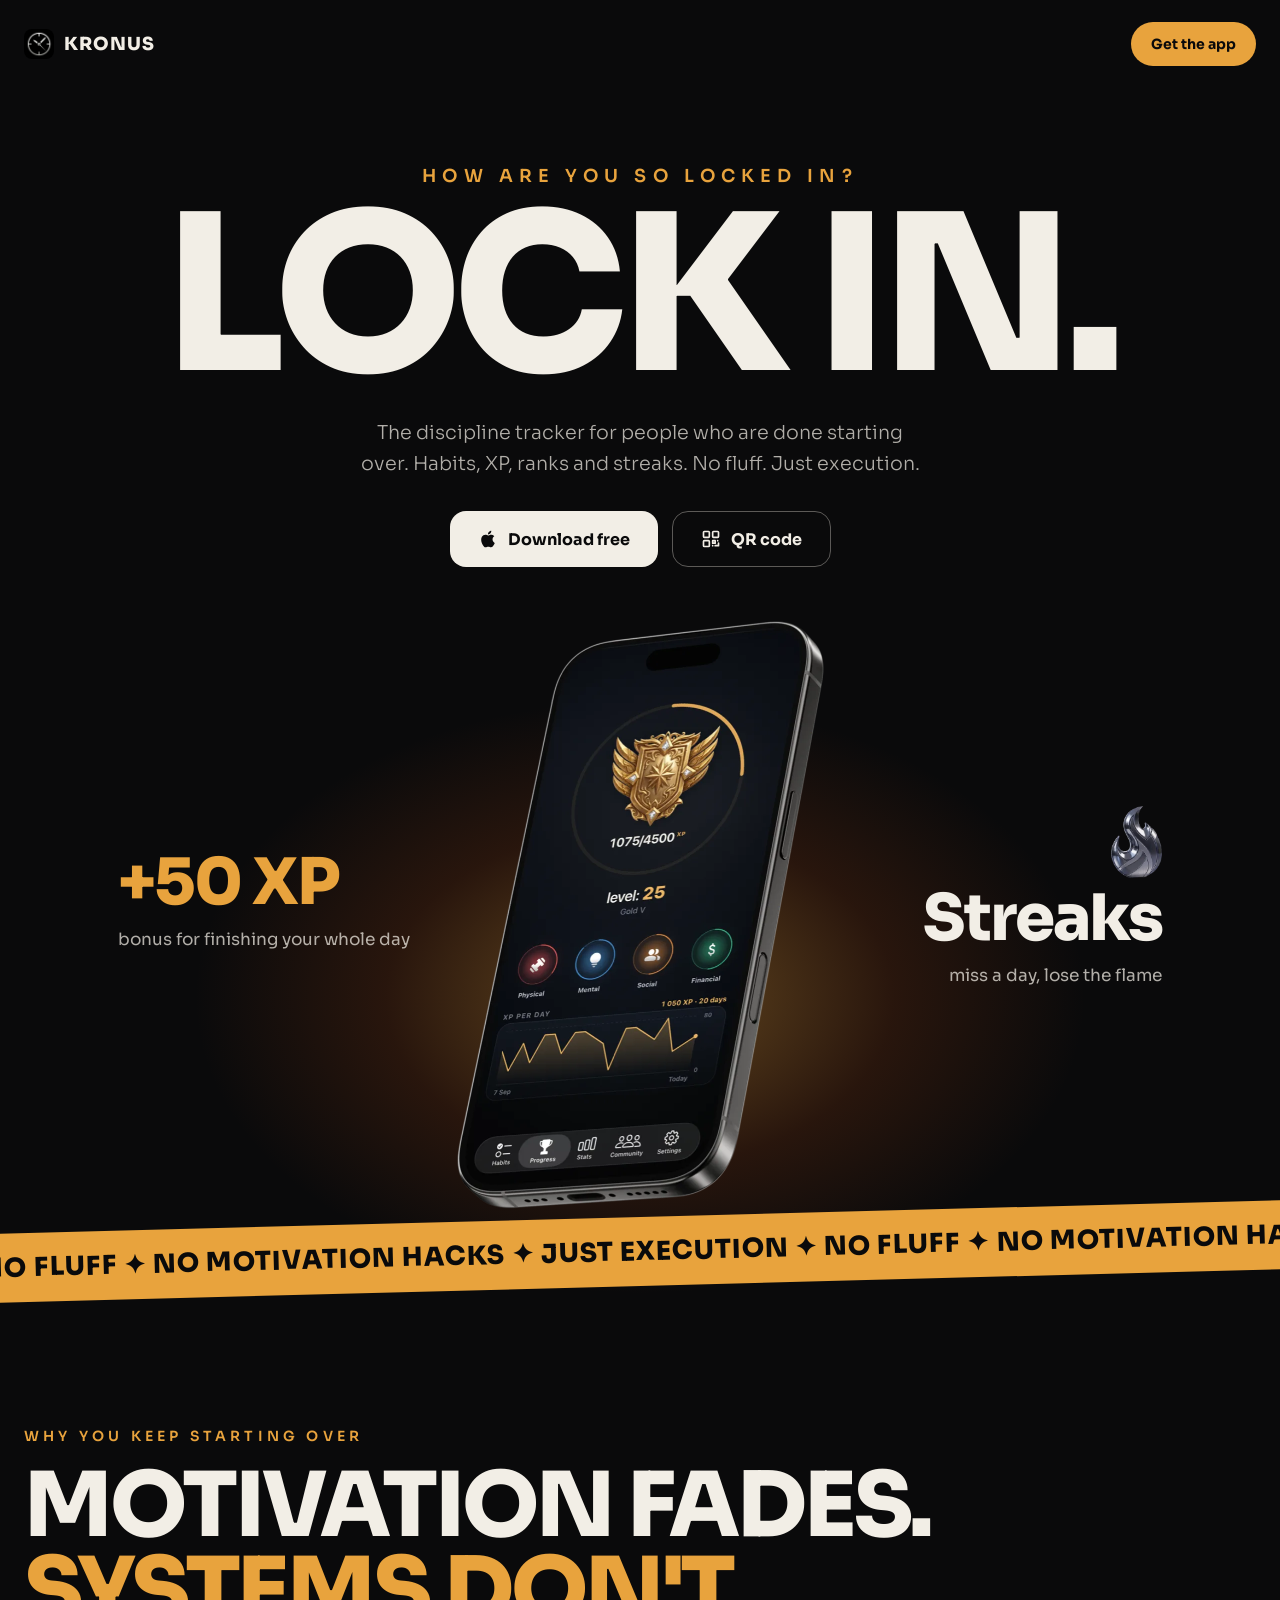
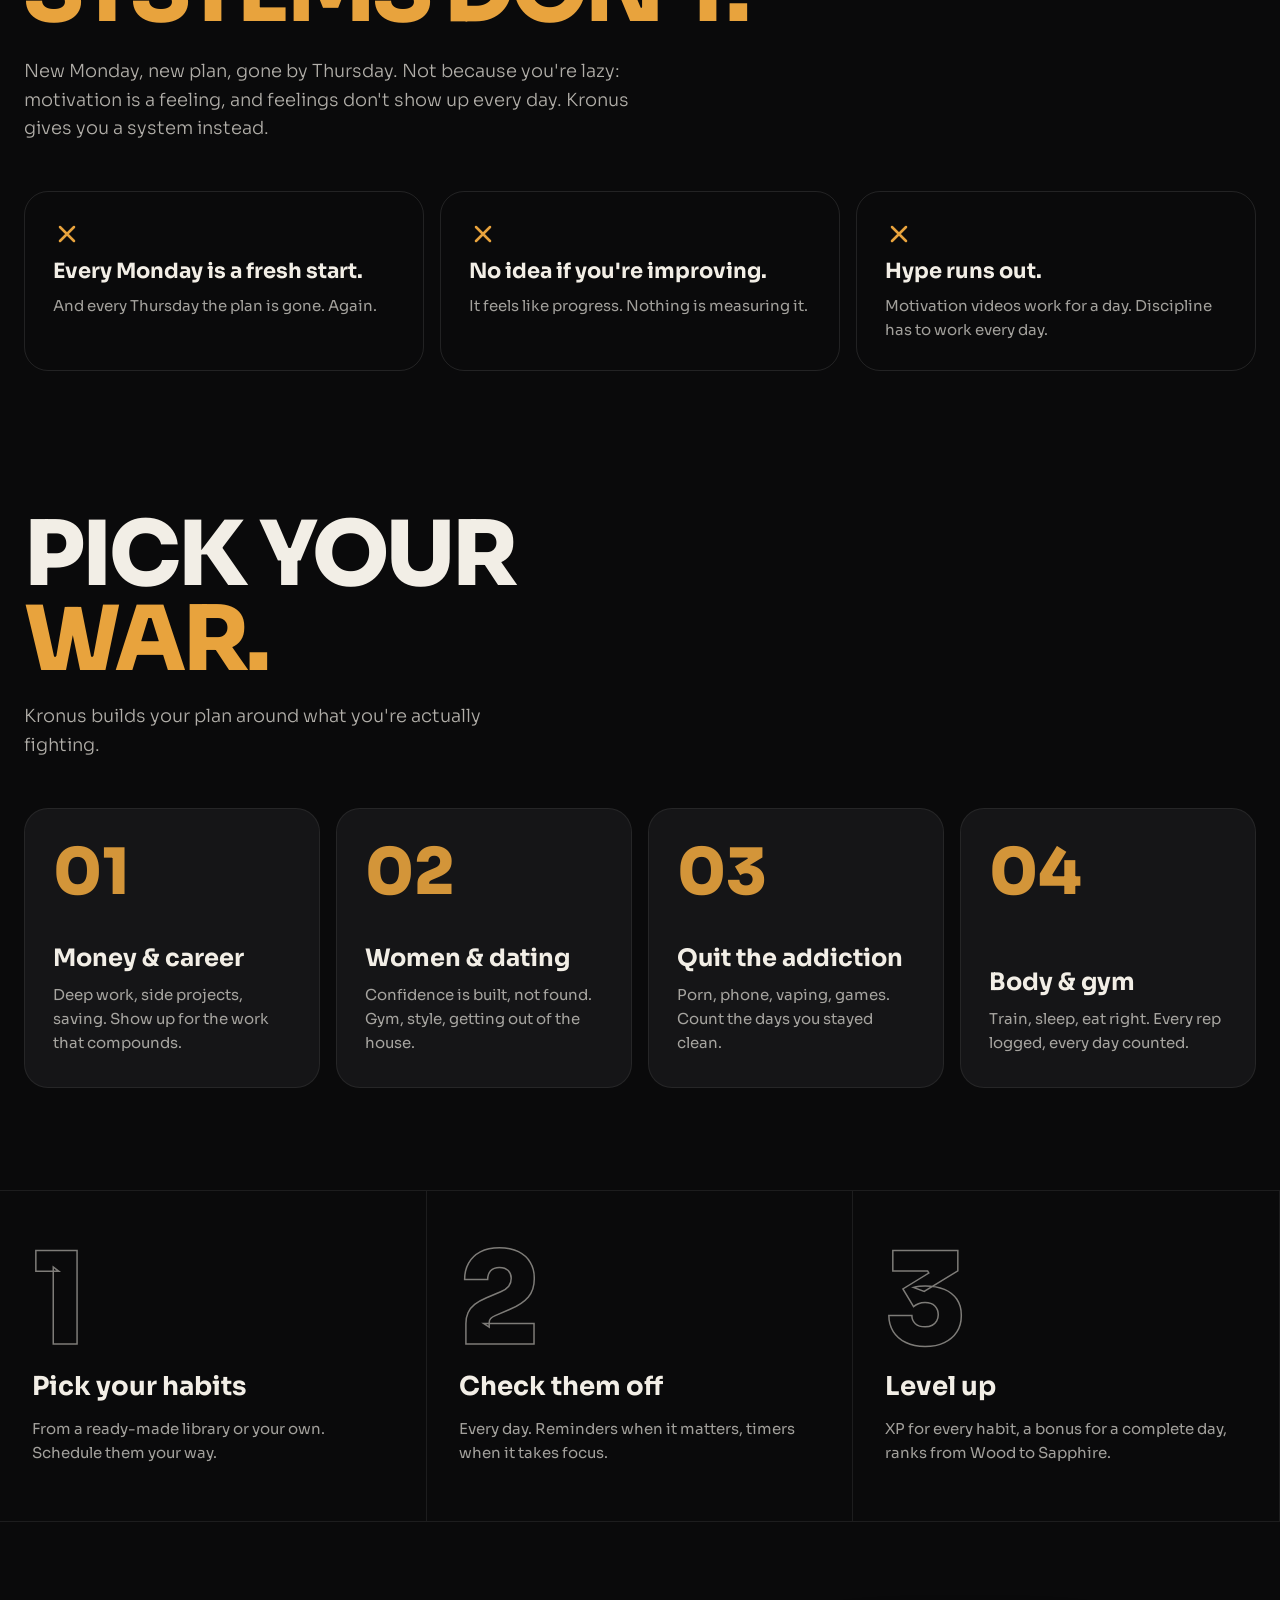
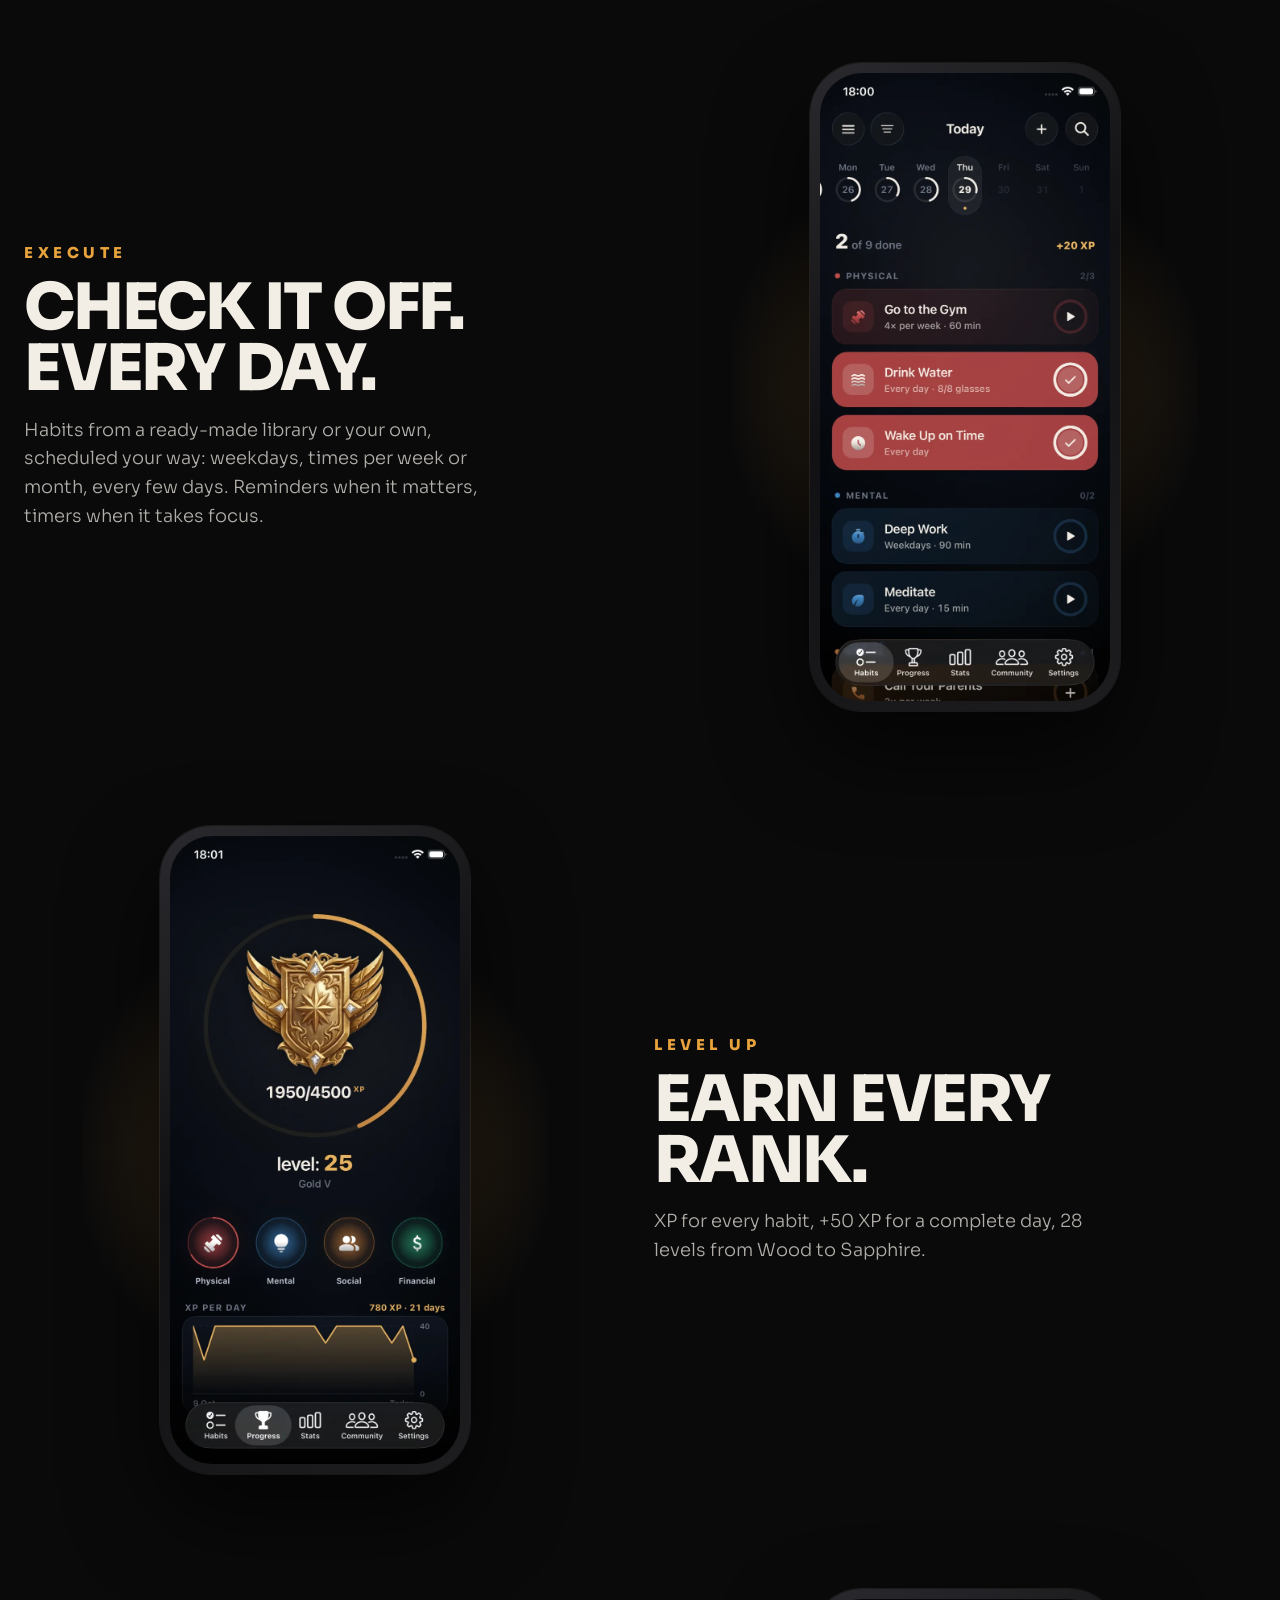
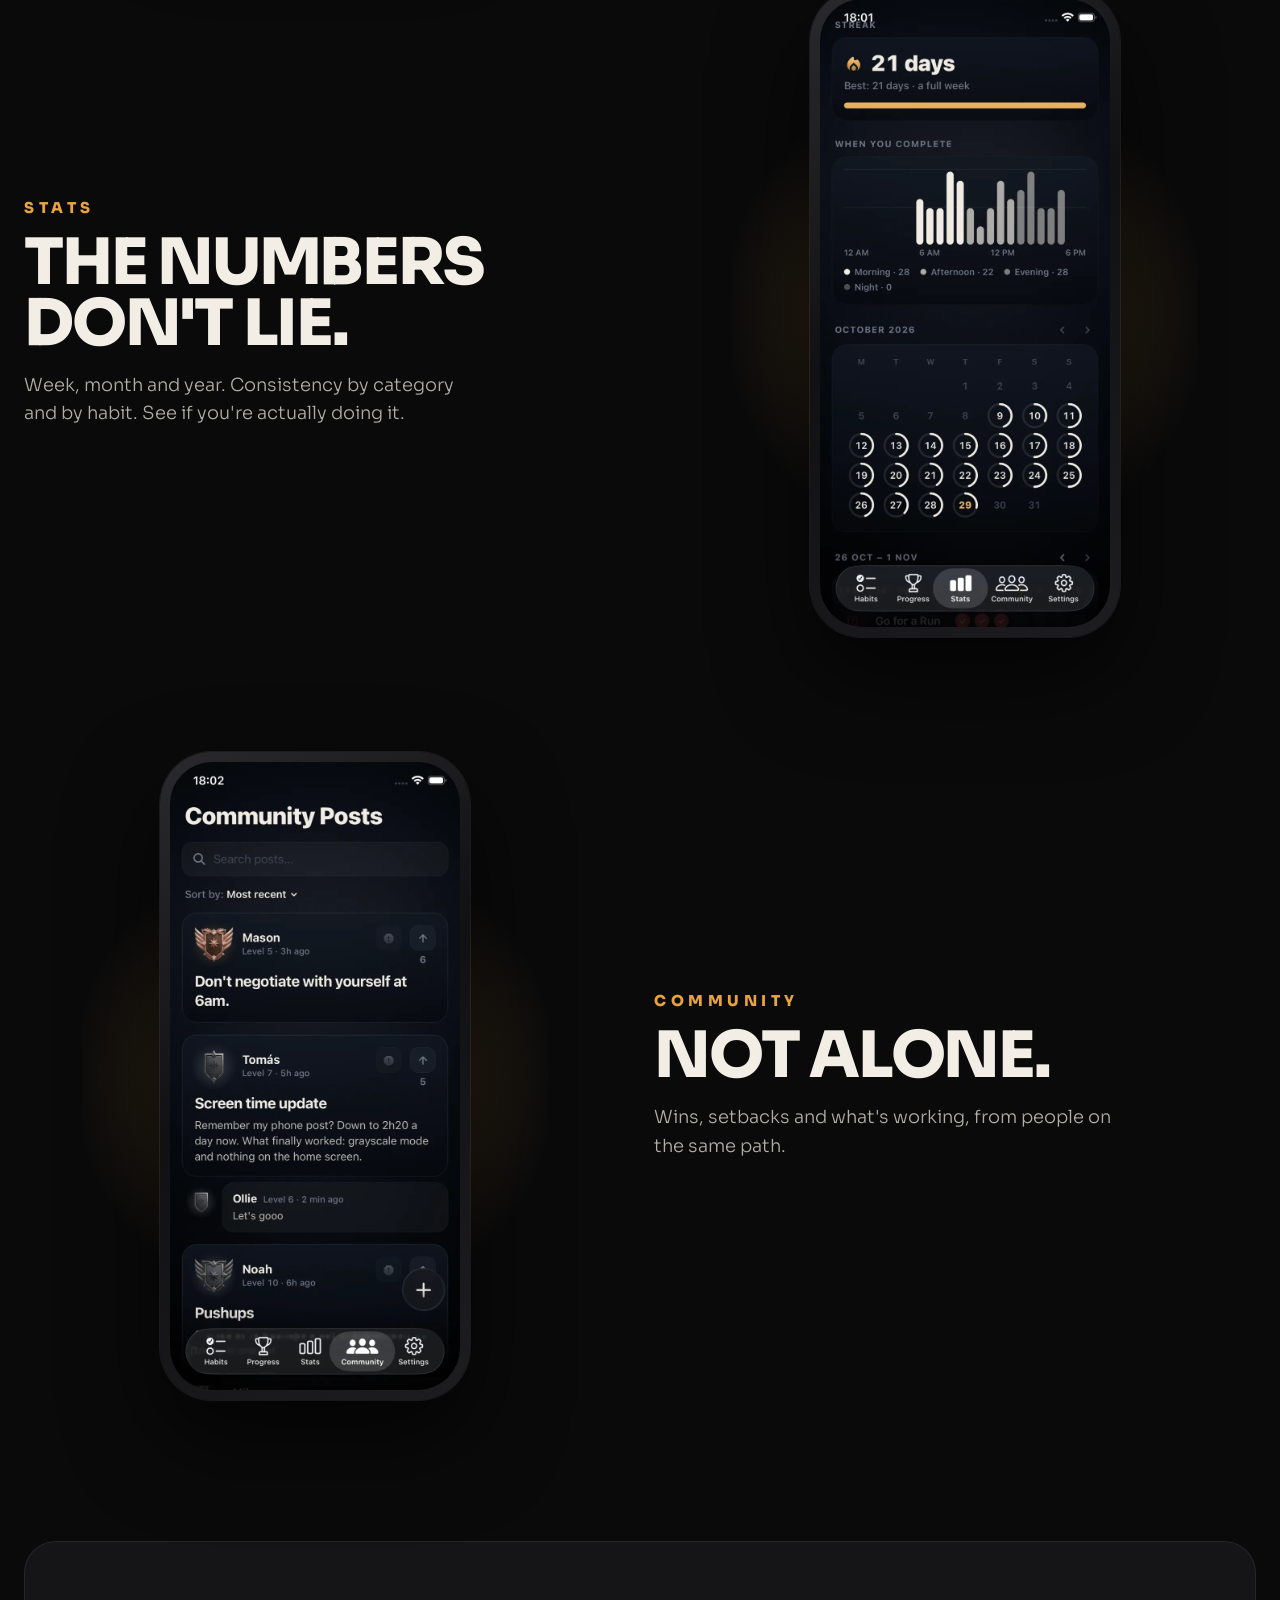
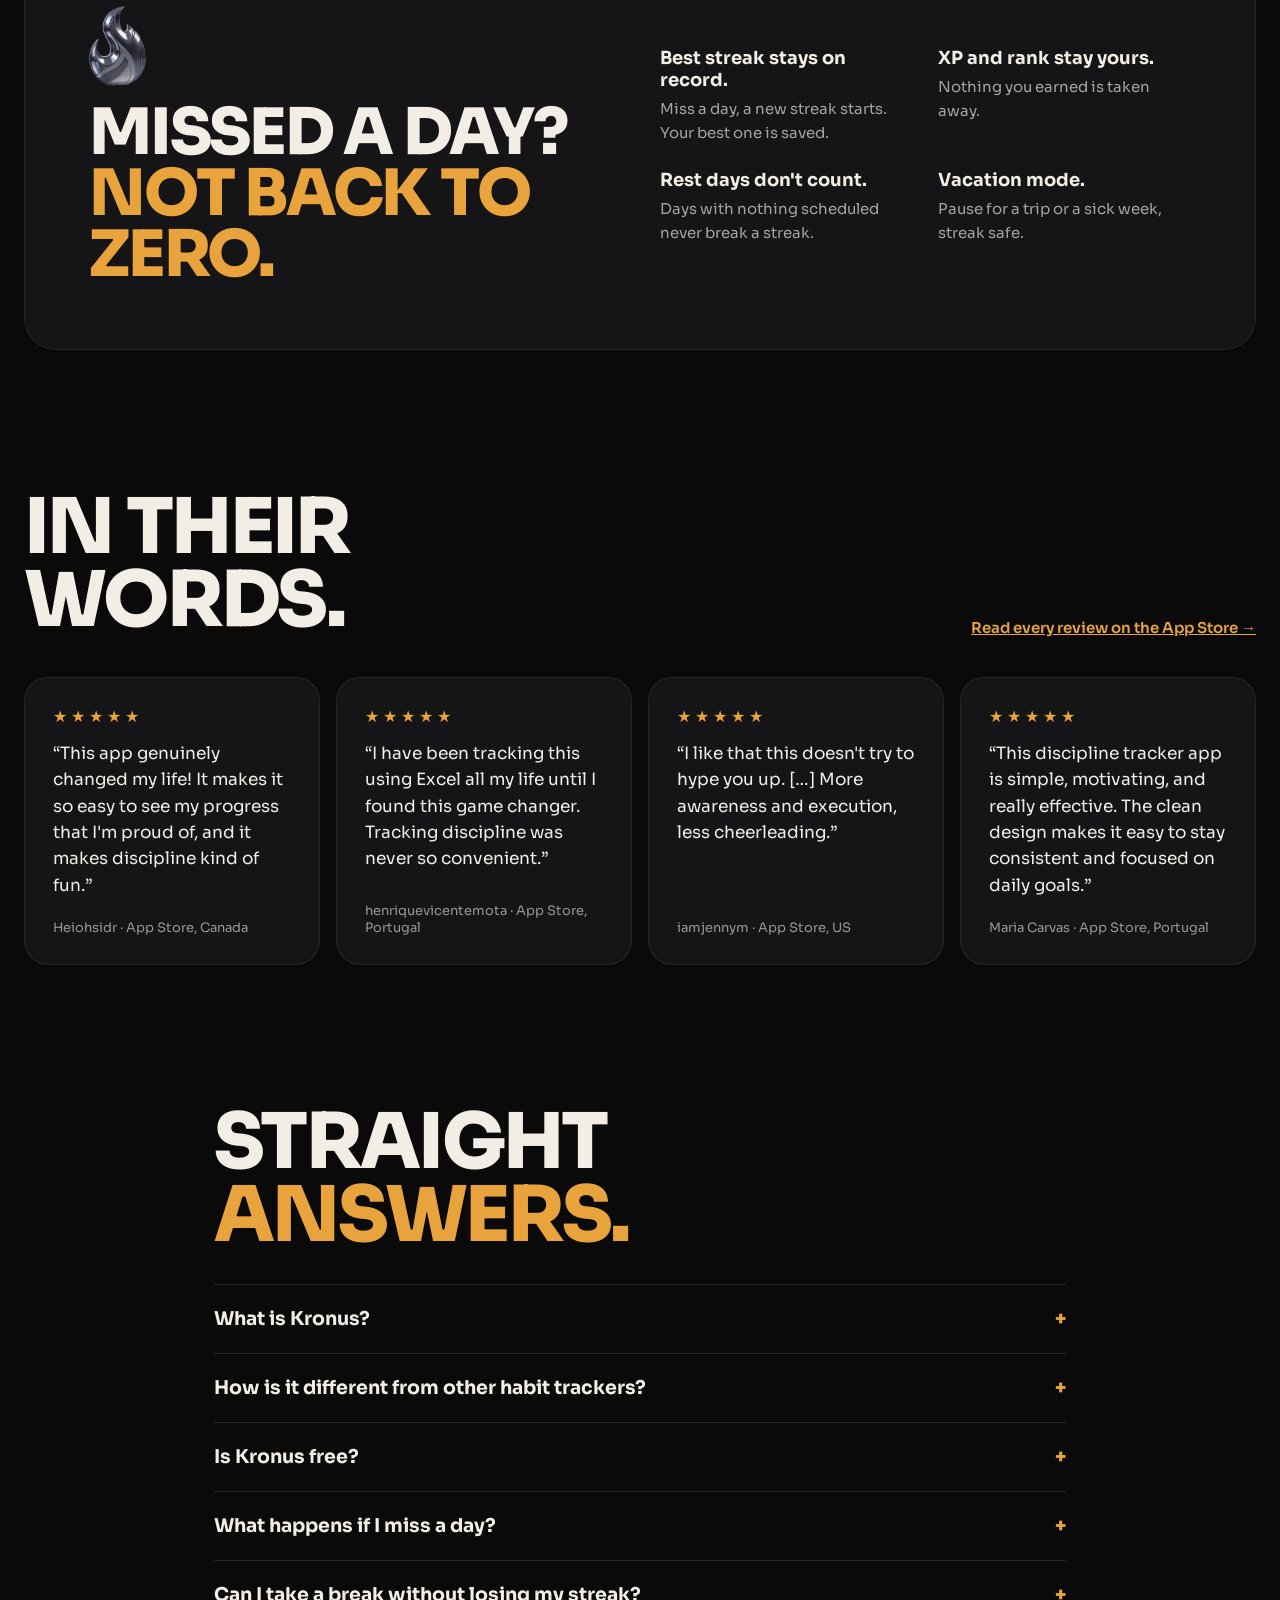
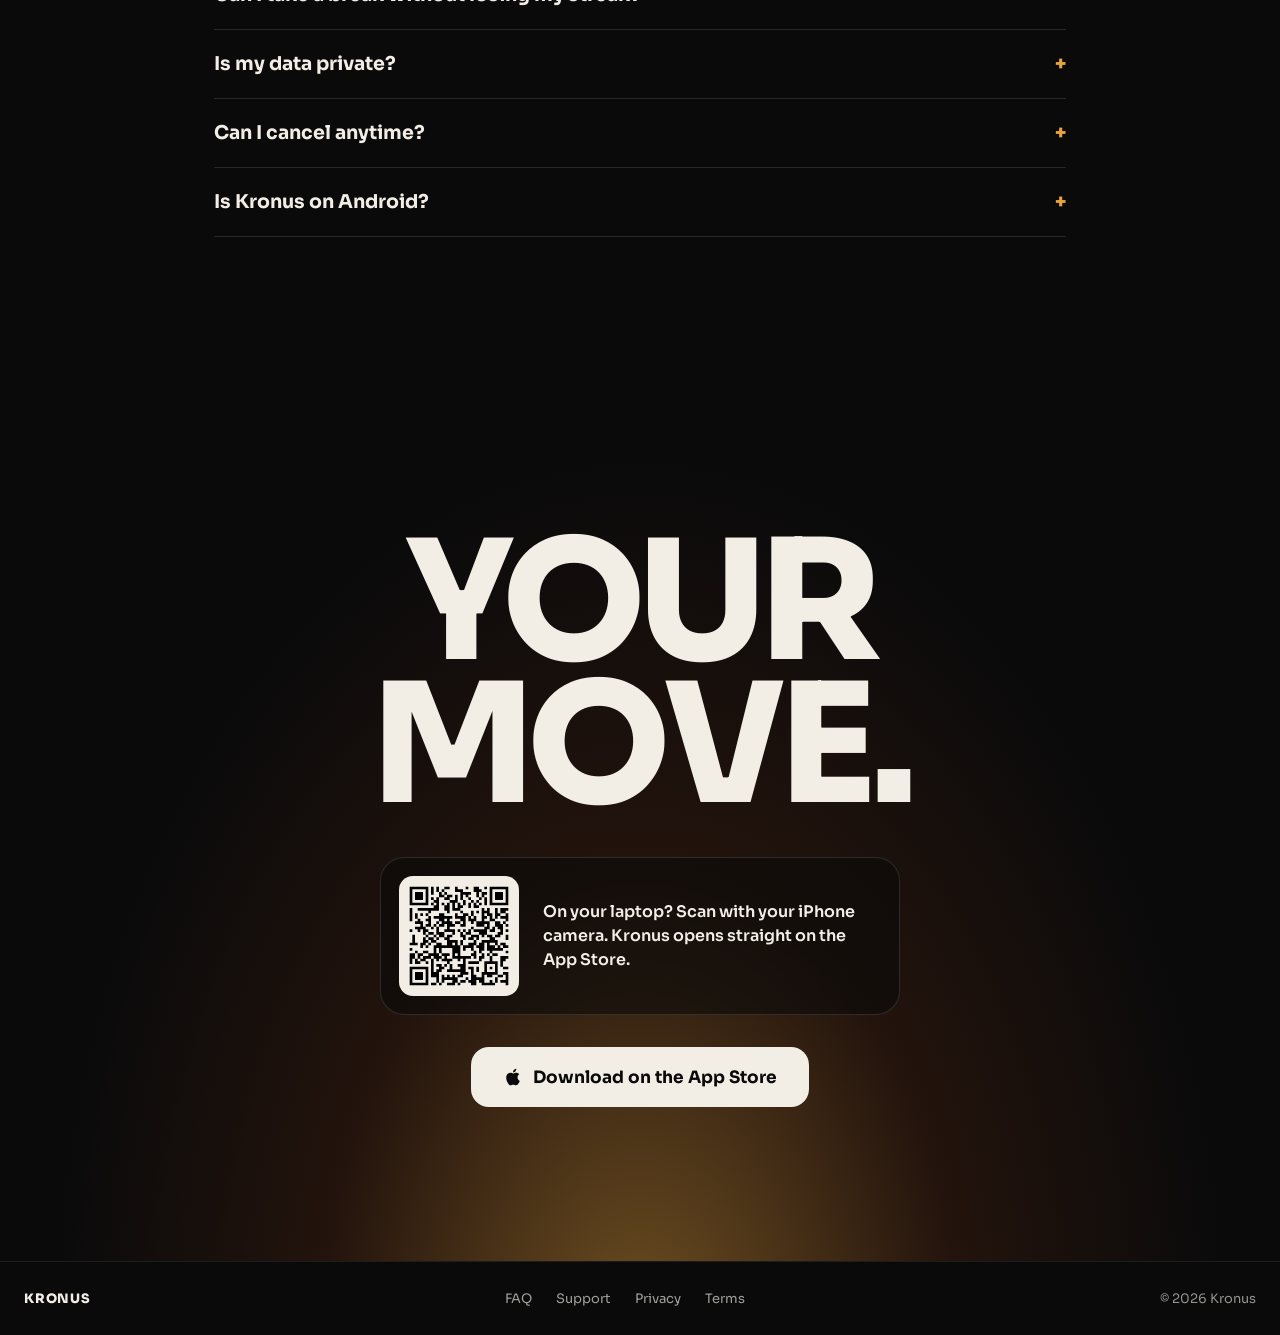
==== commit 3950c1be: "feat(site): real in-app screenshots in the feature section Replaces the crops of the App Store slide" ====
--- a/index.html
+++ b/index.html
@@ -34,10 +34,10 @@
       "installUrl": "https://apps.apple.com/app/id6760615998",
       "image": "https://www.kronusdiscipline.com/new_logo.png",
       "screenshot": [
-        "https://www.kronusdiscipline.com/images/screen-habits.webp",
-        "https://www.kronusdiscipline.com/images/phone-progress.webp",
-        "https://www.kronusdiscipline.com/images/screen-stats.webp",
-        "https://www.kronusdiscipline.com/images/screen-community.webp"
+        "https://www.kronusdiscipline.com/images/app-habits.webp",
+        "https://www.kronusdiscipline.com/images/app-progress.webp",
+        "https://www.kronusdiscipline.com/images/app-stats.webp",
+        "https://www.kronusdiscipline.com/images/app-community.webp"
       ],
       "inLanguage": "en",
       "offers": {
@@ -176,8 +176,8 @@
   .feature-copy p { max-width: 460px; }
   .feature-media { flex: 1 1 300px; display: flex; justify-content: center; position: relative; }
   .feature-media::before { content: ""; position: absolute; inset: 10%; background: radial-gradient(circle, rgba(232,163,61,0.3), rgba(10,10,11,0) 70%); }
-  .screen { position: relative; width: min(100%, 340px); border-radius: 40px; overflow: hidden; border: 1px solid rgba(255,255,255,0.1); background: #0d1220; }
-  .screen img { display: block; width: 100%; height: auto; }
+  .screen { position: relative; width: min(100%, 310px); padding: 10px; border-radius: 52px; background: linear-gradient(145deg, #2a2a2e, #111113 45%, #1d1d20); box-shadow: 0 0 0 1px rgba(255,255,255,0.08), 0 40px 90px rgba(0,0,0,0.65); }
+  .screen img { display: block; width: 100%; height: auto; border-radius: 42px; }
 
   .miss { border-radius: 32px; padding: clamp(32px, 5vw, 64px); display: flex; flex-wrap: wrap; gap: 40px; align-items: center; }
   .miss-copy { flex: 1 1 300px; }
@@ -339,7 +339,7 @@
         <h3>CHECK IT OFF. EVERY DAY.</h3>
         <p class="lead">Habits from a ready-made library or your own, scheduled your way: weekdays, times per week or month, every few days. Reminders when it matters, timers when it takes focus.</p>
       </div>
-      <div class="feature-media"><div class="screen"><img src="images/screen-habits.webp" width="720" height="1091" loading="lazy" alt="Kronus Habits screen: 7 of 10 habits done today, grouped into Physical and Mental, with +70 XP earned"></div></div>
+      <div class="feature-media"><div class="screen"><img src="images/app-habits.webp" width="720" height="1559" loading="lazy" alt="Kronus Habits screen: today's habits grouped into Physical and Mental, with Drink Water and Wake Up on Time checked off"></div></div>
     </div>
     <div class="feature reverse">
       <div class="feature-copy">
@@ -347,7 +347,7 @@
         <h3>EARN EVERY RANK.</h3>
         <p class="lead">XP for every habit, +50 XP for a complete day, 28 levels from Wood to Sapphire.</p>
       </div>
-      <div class="feature-media"><img src="images/phone-progress.webp" width="760" height="1203" loading="lazy" style="position: relative; width: min(100%, 340px); height: auto" alt="Kronus Progress screen: Gold V rank badge, level 25, 1075 of 4500 XP and an XP-per-day chart"></div>
+      <div class="feature-media"><div class="screen"><img src="images/app-progress.webp" width="720" height="1559" loading="lazy" alt="Kronus Progress screen: Gold V rank badge, level 25, 1950 of 4500 XP, category rings and an XP-per-day chart"></div></div>
     </div>
     <div class="feature">
       <div class="feature-copy">
@@ -355,7 +355,7 @@
         <h3>THE NUMBERS DON'T LIE.</h3>
         <p class="lead">Week, month and year. Consistency by category and by habit. See if you're actually doing it.</p>
       </div>
-      <div class="feature-media"><div class="screen"><img src="images/screen-stats.webp" width="720" height="1009" loading="lazy" alt="Kronus Stats screen: yearly heatmap, progress chart and consistency by category"></div></div>
+      <div class="feature-media"><div class="screen"><img src="images/app-stats.webp" width="720" height="1559" loading="lazy" alt="Kronus Stats screen: a 21-day streak, when you complete your habits, and a monthly calendar of completed days"></div></div>
     </div>
     <div class="feature reverse">
       <div class="feature-copy">
@@ -363,7 +363,7 @@
         <h3>NOT ALONE.</h3>
         <p class="lead">Wins, setbacks and what's working, from people on the same path.</p>
       </div>
-      <div class="feature-media"><div class="screen"><img src="images/screen-community.webp" width="720" height="1056" loading="lazy" alt="Kronus Community screen with posts and replies from members and their rank badges"></div></div>
+      <div class="feature-media"><div class="screen"><img src="images/app-community.webp" width="720" height="1559" loading="lazy" alt="Kronus Community screen with posts from members and their rank badges"></div></div>
     </div>
   </section>
 
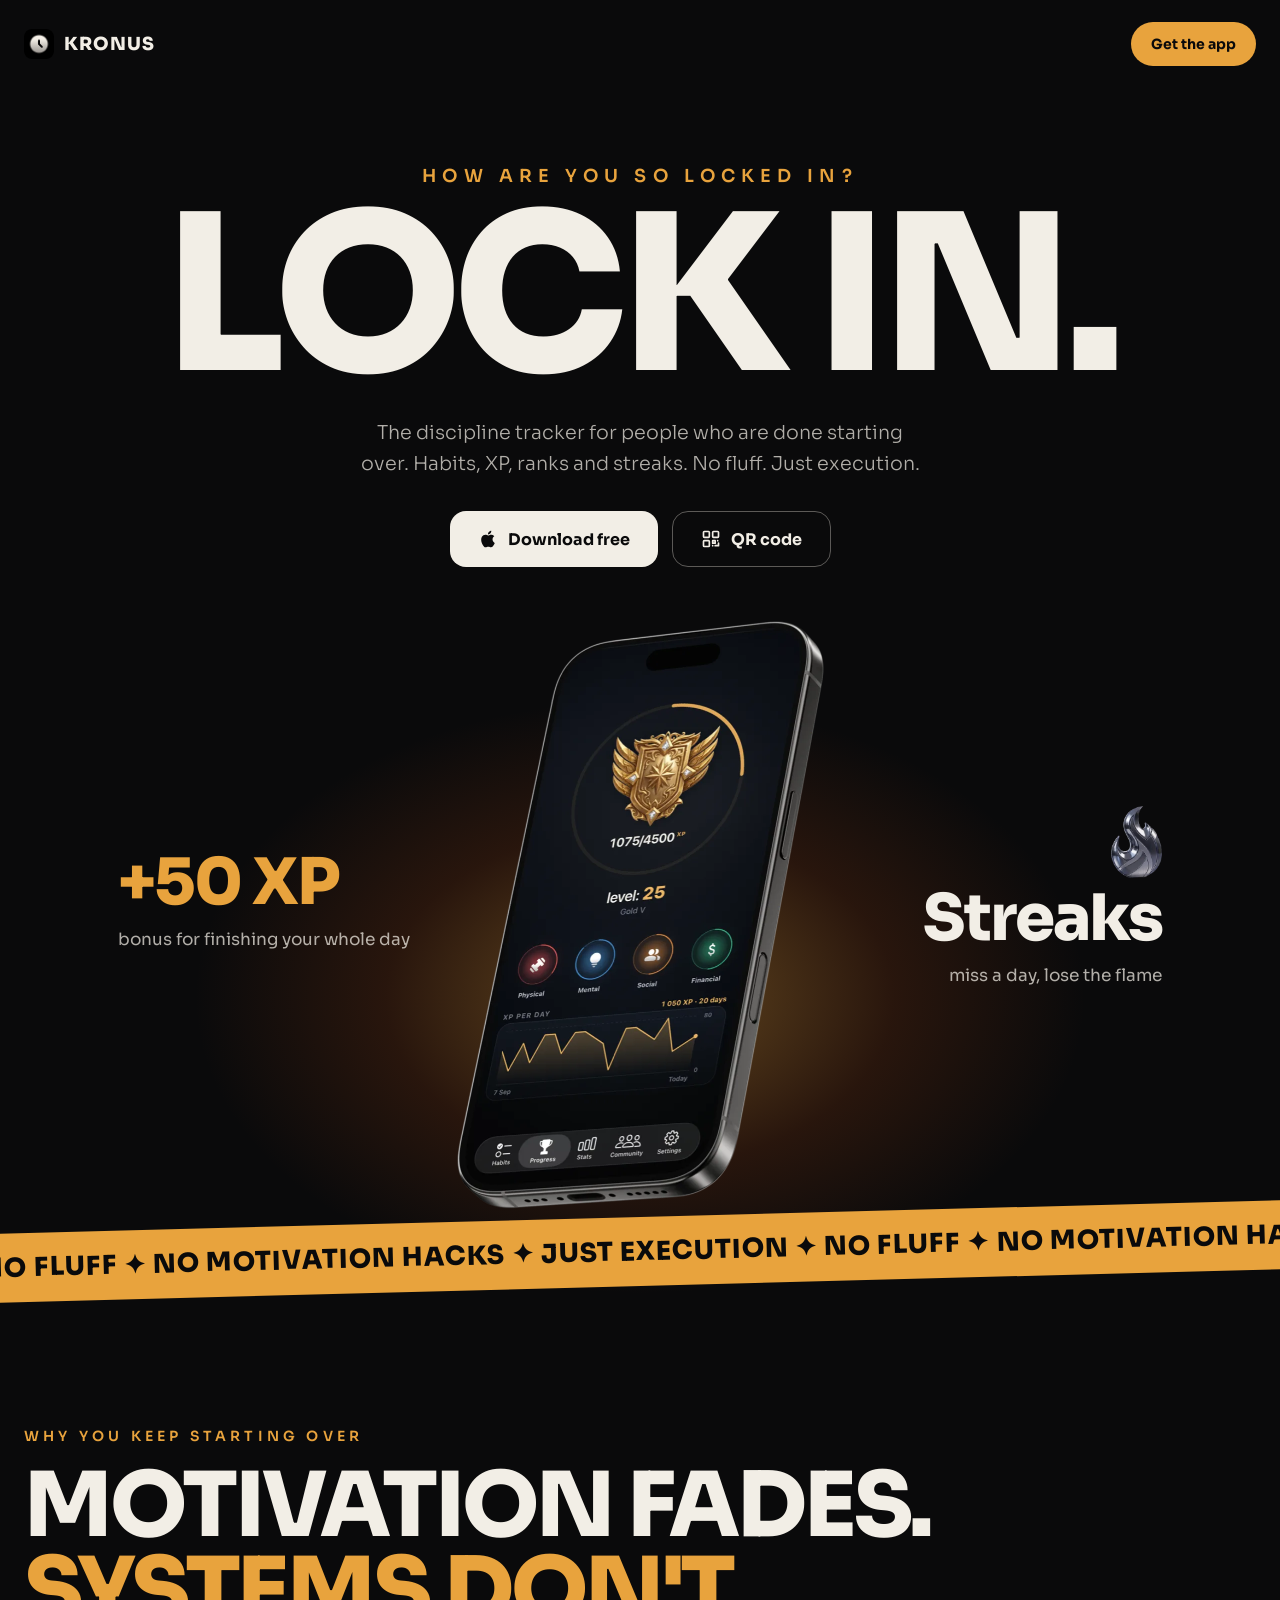
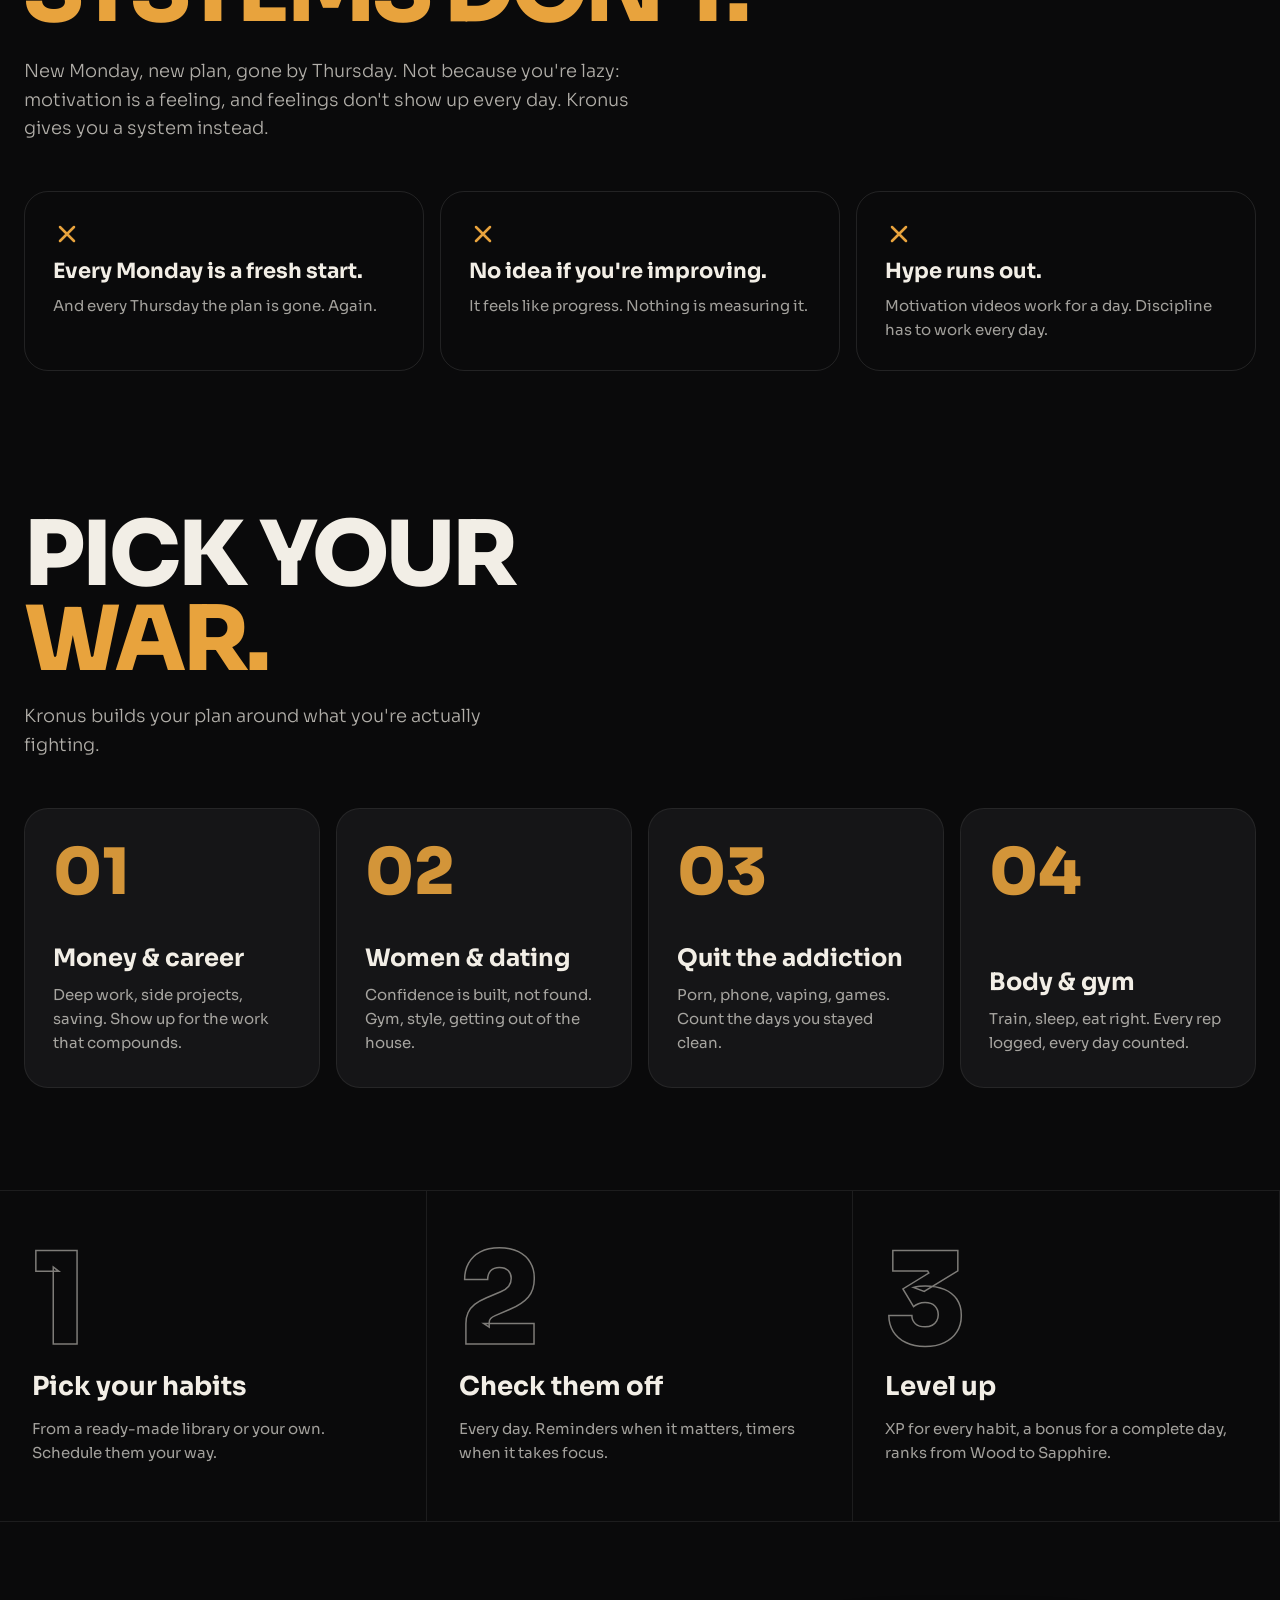
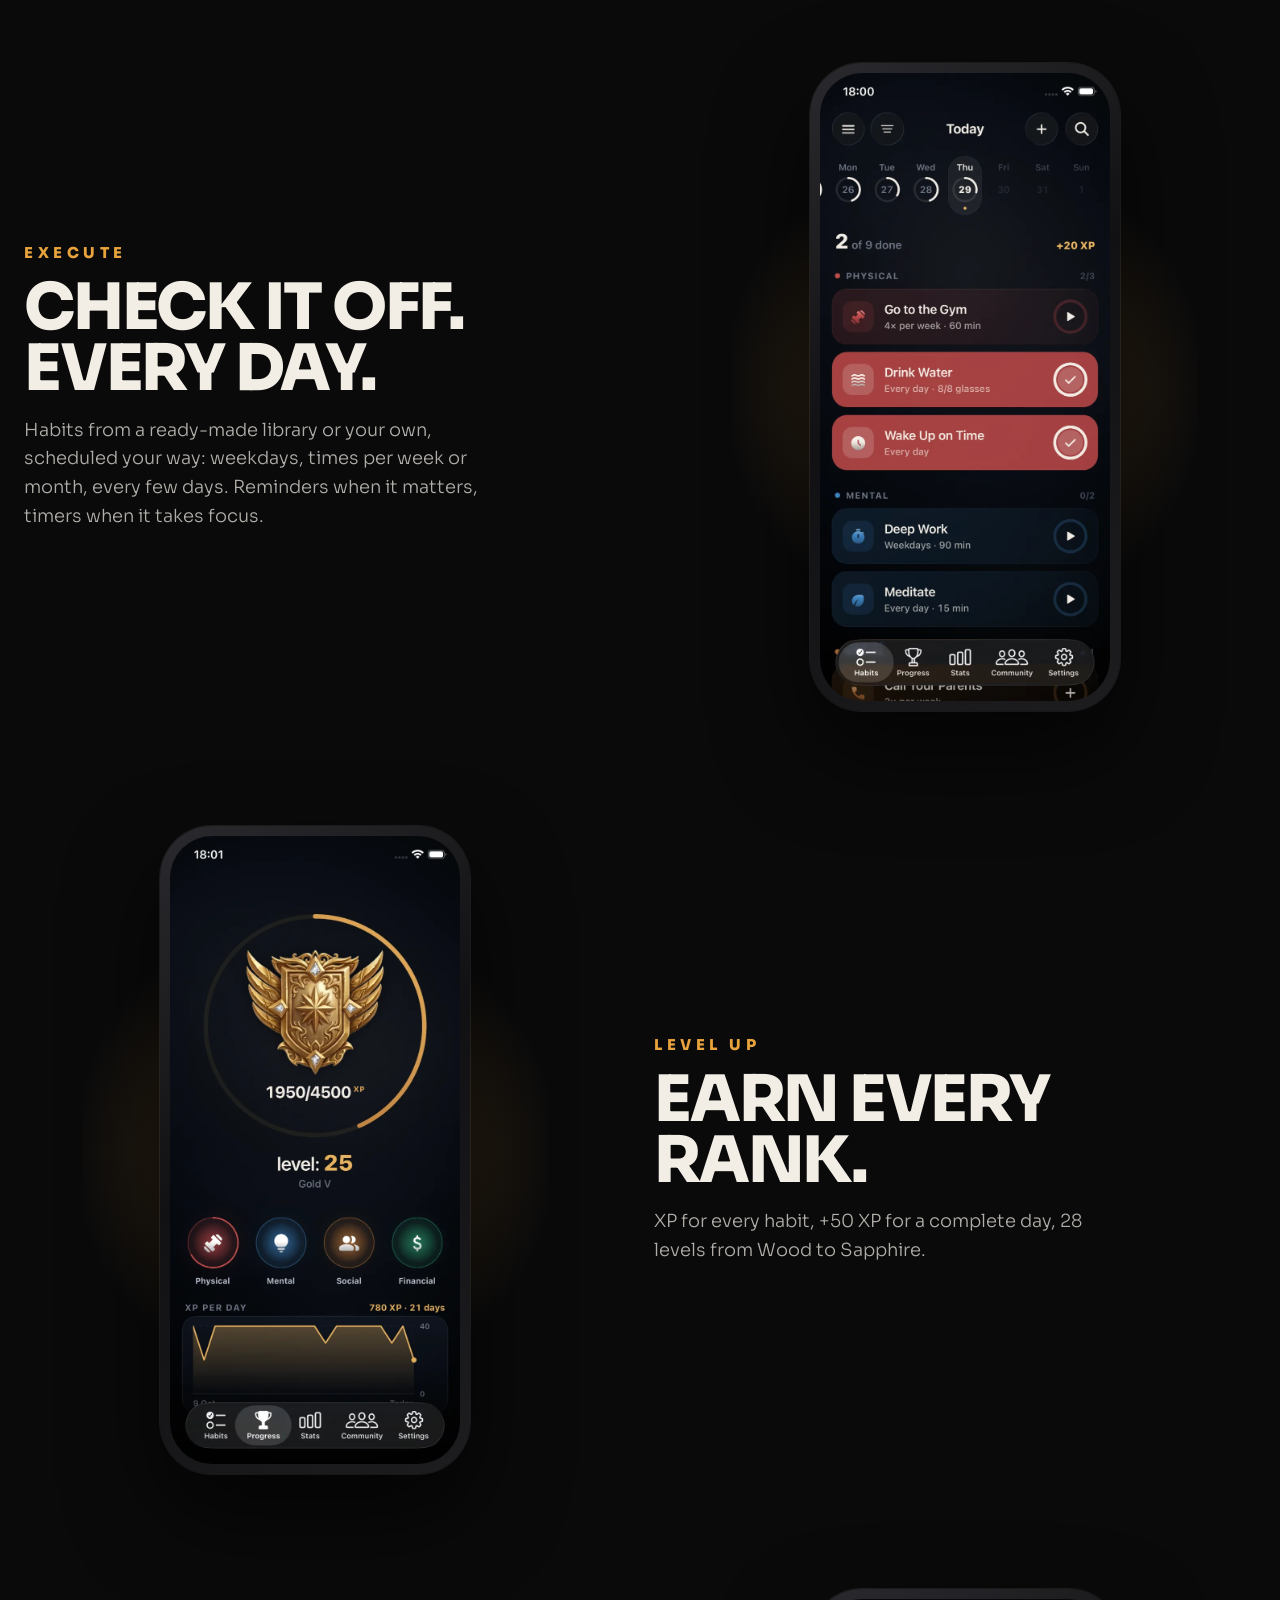
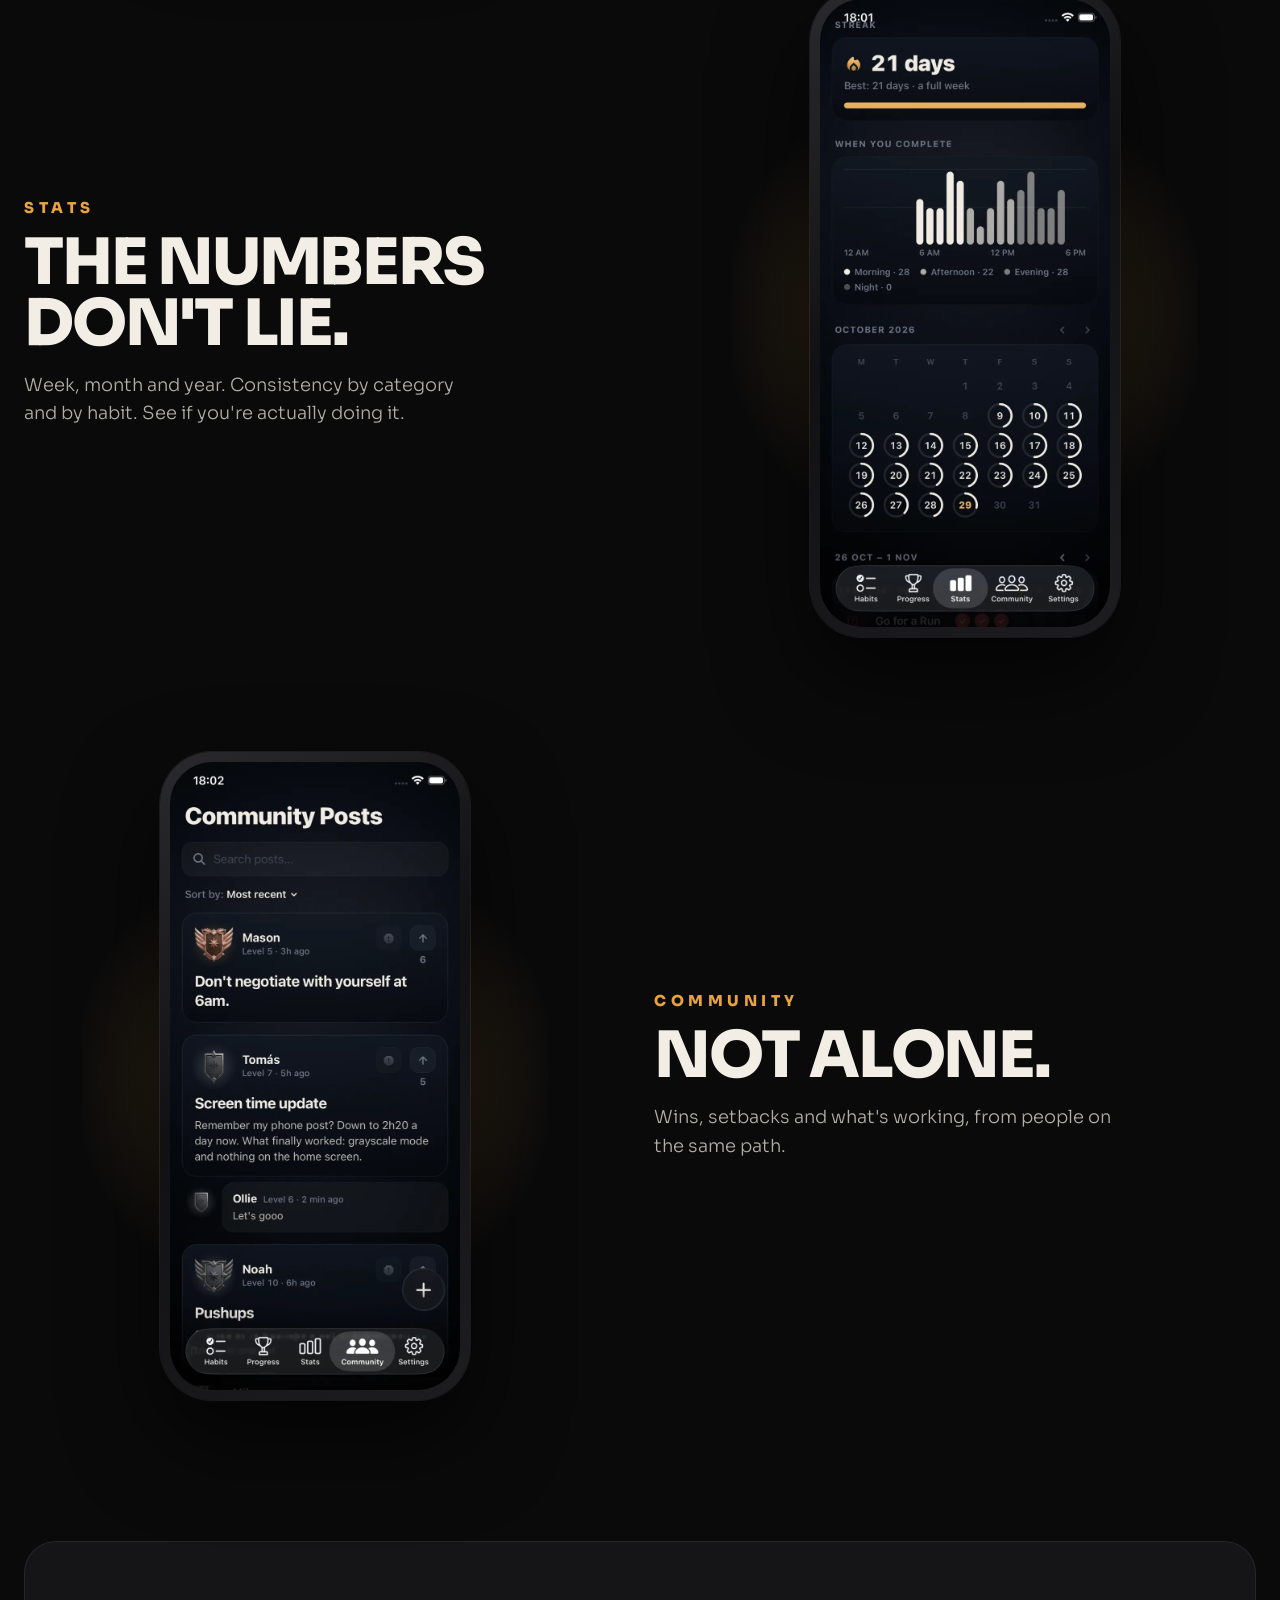
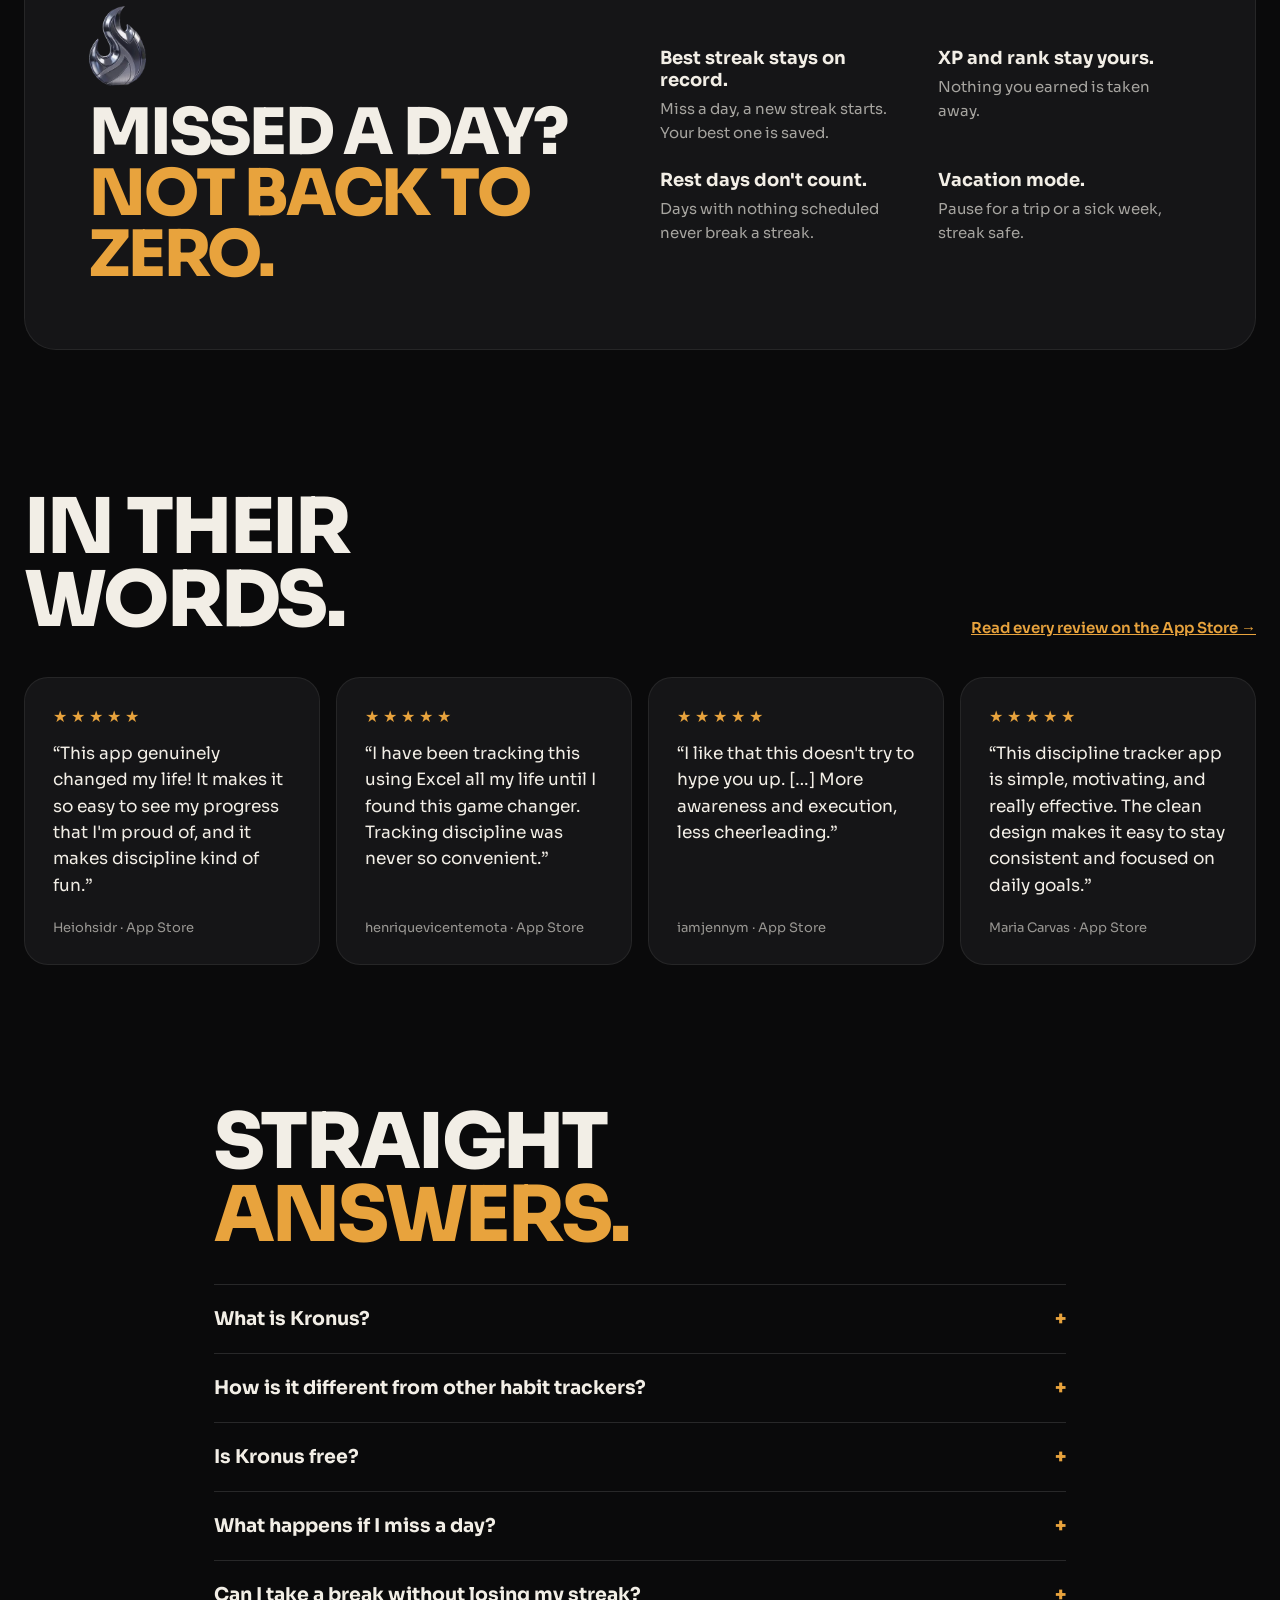
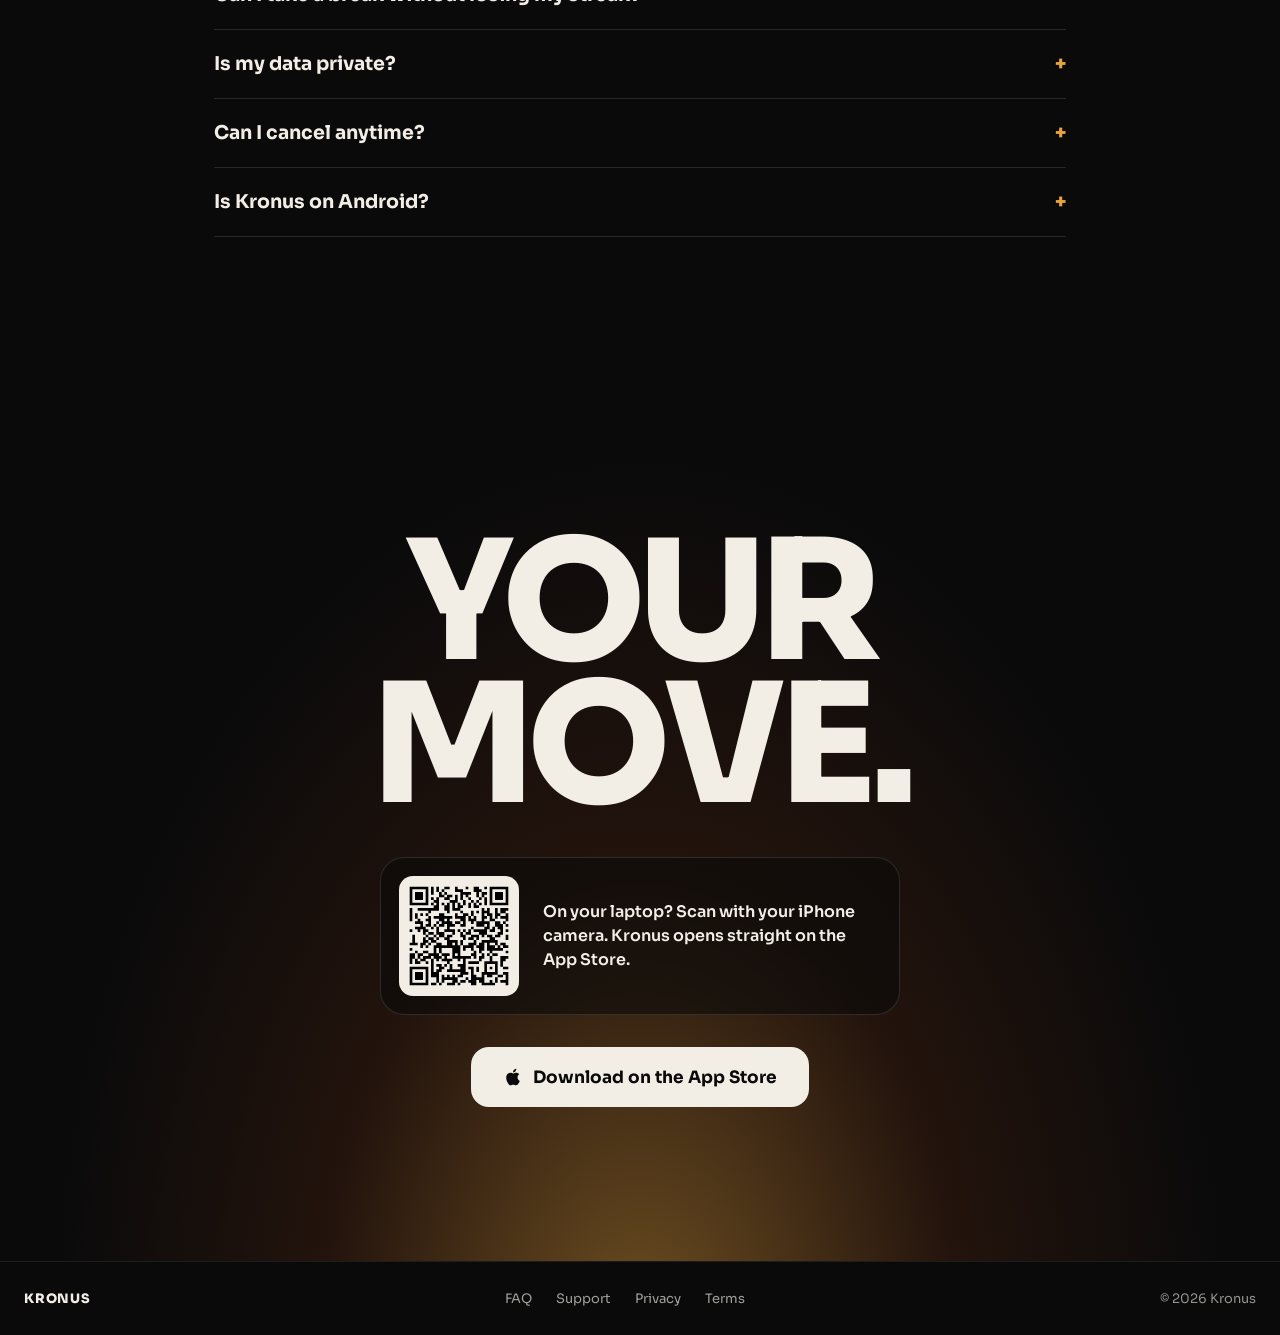
==== commit 5945aec1: "feat(site): new logo, Lock In style for Support/Privacy/Terms, review and copy tweaks - New app logo" ====
--- a/index.html
+++ b/index.html
@@ -13,9 +13,10 @@
 <meta property="og:title" content="Kronus – Discipline &amp; Habit Tracker for iPhone">
 <meta property="og:description" content="Lock in. Turn your goals into daily habits and see, day by day, whether you're actually doing them. XP, ranks, streaks and clear stats.">
 <meta property="og:url" content="https://www.kronusdiscipline.com/">
-<meta property="og:image" content="https://www.kronusdiscipline.com/new_logo.png">
+<meta property="og:image" content="https://www.kronusdiscipline.com/logo.png">
 <meta name="twitter:card" content="summary">
-<link rel="icon" href="new_logo.png">
+<link rel="icon" href="/favicon.png" type="image/png">
+<link rel="apple-touch-icon" href="/apple-touch-icon.png">
 <script type="application/ld+json">
 {
   "@context": "https://schema.org",
@@ -32,7 +33,7 @@
       "url": "https://www.kronusdiscipline.com/",
       "downloadUrl": "https://apps.apple.com/app/id6760615998",
       "installUrl": "https://apps.apple.com/app/id6760615998",
-      "image": "https://www.kronusdiscipline.com/new_logo.png",
+      "image": "https://www.kronusdiscipline.com/logo.png",
       "screenshot": [
         "https://www.kronusdiscipline.com/images/app-habits.webp",
         "https://www.kronusdiscipline.com/images/app-progress.webp",
@@ -53,7 +54,7 @@
       "@id": "https://www.kronusdiscipline.com/#org",
       "name": "Kronus",
       "url": "https://www.kronusdiscipline.com/",
-      "logo": "https://www.kronusdiscipline.com/new_logo.png",
+      "logo": "https://www.kronusdiscipline.com/logo.png",
       "sameAs": ["https://apps.apple.com/app/id6760615998"],
       "contactPoint": {
         "@type": "ContactPoint",
@@ -78,7 +79,7 @@
         { "@type": "Question", "name": "Can I take a break without losing my streak?", "acceptedAnswer": { "@type": "Answer", "text": "Yes. Vacation mode pauses your habits for the dates you choose, so a trip or a sick week doesn't cost you the streak." } },
         { "@type": "Question", "name": "Is my data private?", "acceptedAnswer": { "@type": "Answer", "text": "Your habits sync to your account so you can restore them on a new phone. We don't sell your data, and you can delete your account and everything in it from Settings at any time." } },
         { "@type": "Question", "name": "Can I cancel anytime?", "acceptedAnswer": { "@type": "Answer", "text": "Yes. iPhone Settings › your name › Subscriptions › Kronus › Cancel Subscription. Cancel at least 24 hours before the period ends to avoid a renewal." } },
-        { "@type": "Question", "name": "Is Kronus on Android?", "acceptedAnswer": { "@type": "Answer", "text": "Kronus is currently available for iPhone on the App Store." } }
+        { "@type": "Question", "name": "Is Kronus on Android?", "acceptedAnswer": { "@type": "Answer", "text": "Kronus is currently only available for iPhone on the App Store." } }
       ]
     }
   ]
@@ -245,7 +246,7 @@
 </svg>
 
 <header class="wrap nav">
-  <a href="/" class="logo"><img src="new_logo.png" alt="">KRONUS</a>
+  <a href="/" class="logo"><img src="logo.png" alt="">KRONUS</a>
   <a href="https://apps.apple.com/app/apple-store/id6760615998?pt=128353504&amp;ct=web_nav&amp;mt=8" class="nav-cta">Get the app</a>
 </header>
 
@@ -390,10 +391,10 @@
       <a href="https://apps.apple.com/app/apple-store/id6760615998?pt=128353504&amp;ct=web_reviews&amp;mt=8&amp;see-all=reviews">Read every review on the App Store →</a>
     </div>
     <div class="grid reviews">
-      <figure class="card review"><div><p class="stars" aria-label="5 out of 5 stars">★★★★★</p><blockquote>“This app genuinely changed my life! It makes it so easy to see my progress that I'm proud of, and it makes discipline kind of fun.”</blockquote></div><figcaption>Heiohsidr · App Store, Canada</figcaption></figure>
-      <figure class="card review"><div><p class="stars" aria-label="5 out of 5 stars">★★★★★</p><blockquote>“I have been tracking this using Excel all my life until I found this game changer. Tracking discipline was never so convenient.”</blockquote></div><figcaption>henriquevicentemota · App Store, Portugal</figcaption></figure>
-      <figure class="card review"><div><p class="stars" aria-label="5 out of 5 stars">★★★★★</p><blockquote>“I like that this doesn't try to hype you up. […] More awareness and execution, less cheerleading.”</blockquote></div><figcaption>iamjennym · App Store, US</figcaption></figure>
-      <figure class="card review"><div><p class="stars" aria-label="5 out of 5 stars">★★★★★</p><blockquote>“This discipline tracker app is simple, motivating, and really effective. The clean design makes it easy to stay consistent and focused on daily goals.”</blockquote></div><figcaption>Maria Carvas · App Store, Portugal</figcaption></figure>
+      <figure class="card review"><div><p class="stars" aria-label="5 out of 5 stars">★★★★★</p><blockquote>“This app genuinely changed my life! It makes it so easy to see my progress that I'm proud of, and it makes discipline kind of fun.”</blockquote></div><figcaption>Heiohsidr · App Store</figcaption></figure>
+      <figure class="card review"><div><p class="stars" aria-label="5 out of 5 stars">★★★★★</p><blockquote>“I have been tracking this using Excel all my life until I found this game changer. Tracking discipline was never so convenient.”</blockquote></div><figcaption>henriquevicentemota · App Store</figcaption></figure>
+      <figure class="card review"><div><p class="stars" aria-label="5 out of 5 stars">★★★★★</p><blockquote>“I like that this doesn't try to hype you up. […] More awareness and execution, less cheerleading.”</blockquote></div><figcaption>iamjennym · App Store</figcaption></figure>
+      <figure class="card review"><div><p class="stars" aria-label="5 out of 5 stars">★★★★★</p><blockquote>“This discipline tracker app is simple, motivating, and really effective. The clean design makes it easy to stay consistent and focused on daily goals.”</blockquote></div><figcaption>Maria Carvas · App Store</figcaption></figure>
     </div>
   </section>
 
@@ -407,7 +408,7 @@
     <details><summary>Can I take a break without losing my streak?</summary><p>Yes. Vacation mode pauses your habits for the dates you choose, so a trip or a sick week doesn't cost you the streak.</p></details>
     <details><summary>Is my data private?</summary><p>Your habits sync to your account so you can restore them on a new phone. We don't sell your data, and you can delete your account and everything in it from Settings at any time. More in our <a href="/privacy">Privacy Policy</a>.</p></details>
     <details><summary>Can I cancel anytime?</summary><p>Yes. iPhone Settings › your name › Subscriptions › Kronus › Cancel Subscription. Cancel at least 24 hours before the period ends to avoid a renewal.</p></details>
-    <details><summary>Is Kronus on Android?</summary><p>Kronus is currently available for iPhone on the App Store.</p></details>
+    <details><summary>Is Kronus on Android?</summary><p>Kronus is currently only available for iPhone on the App Store.</p></details>
   </section>
 
   <!-- CTA -->
